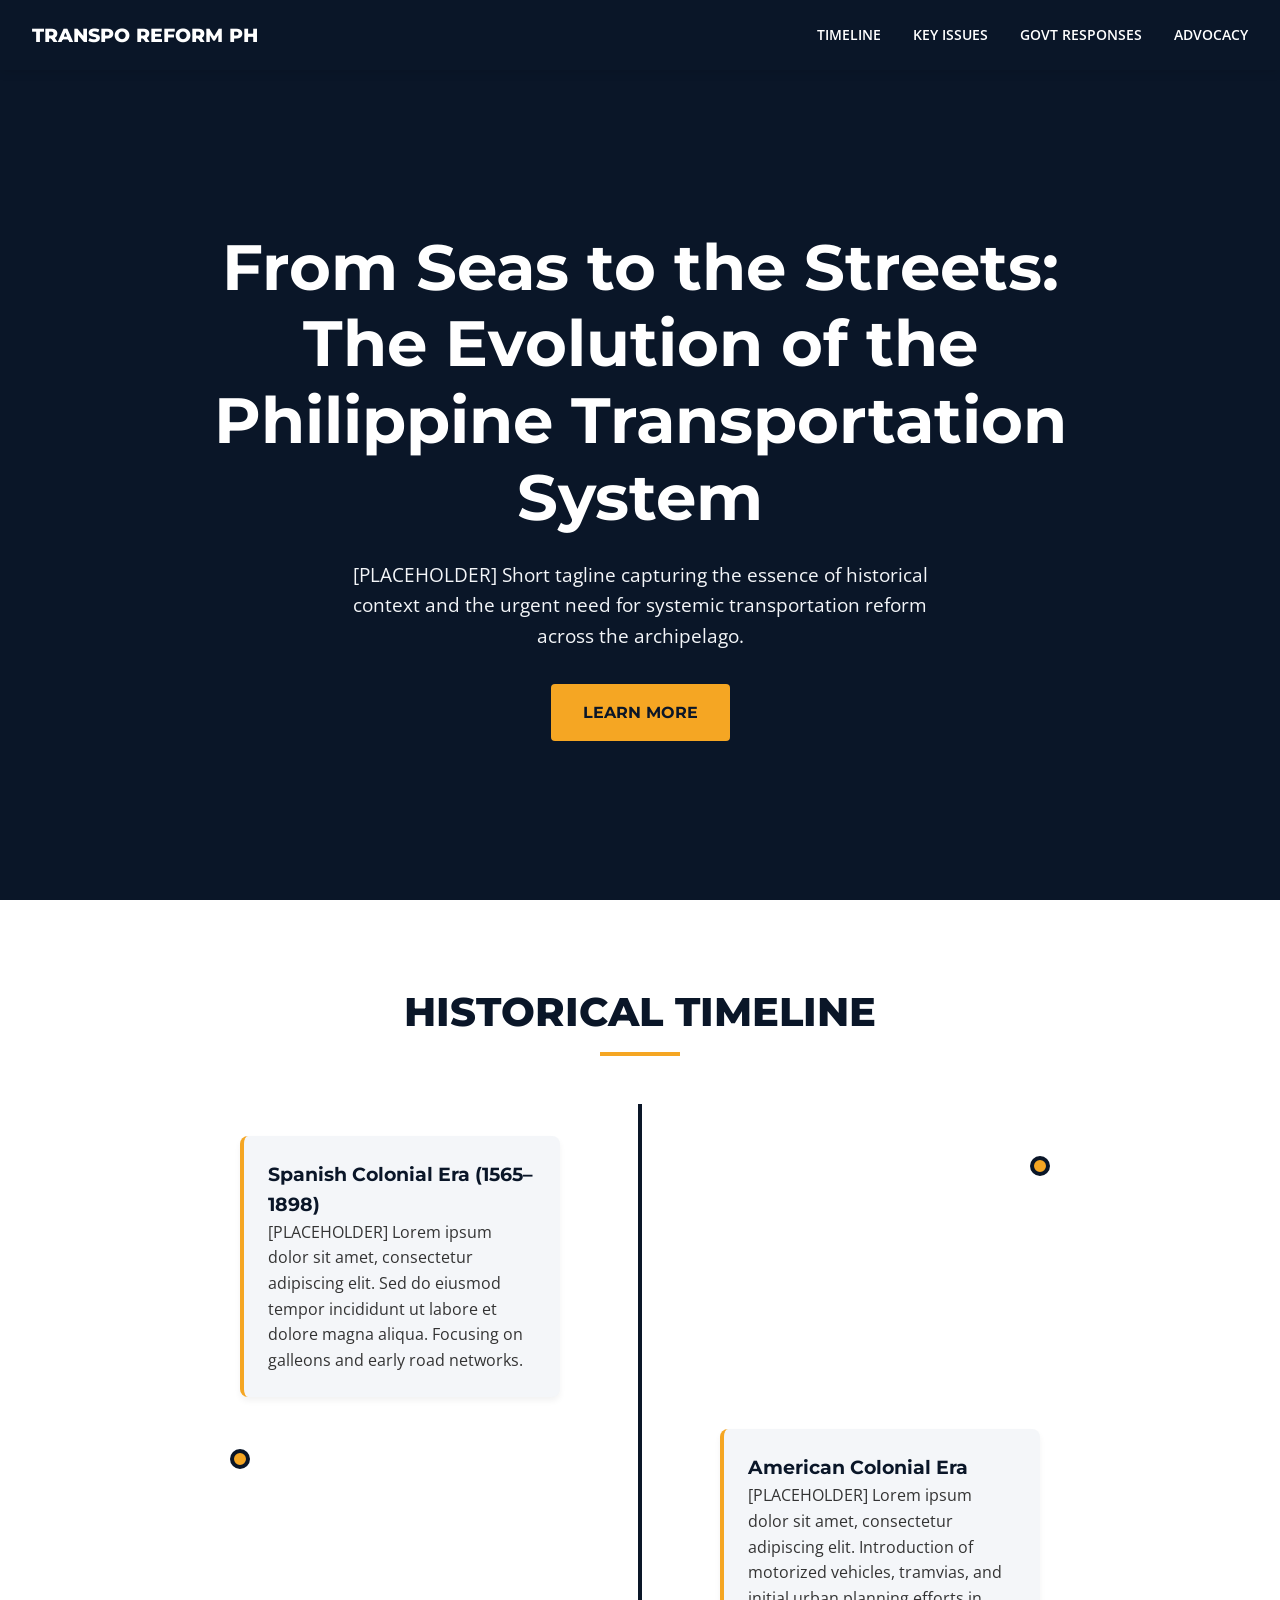
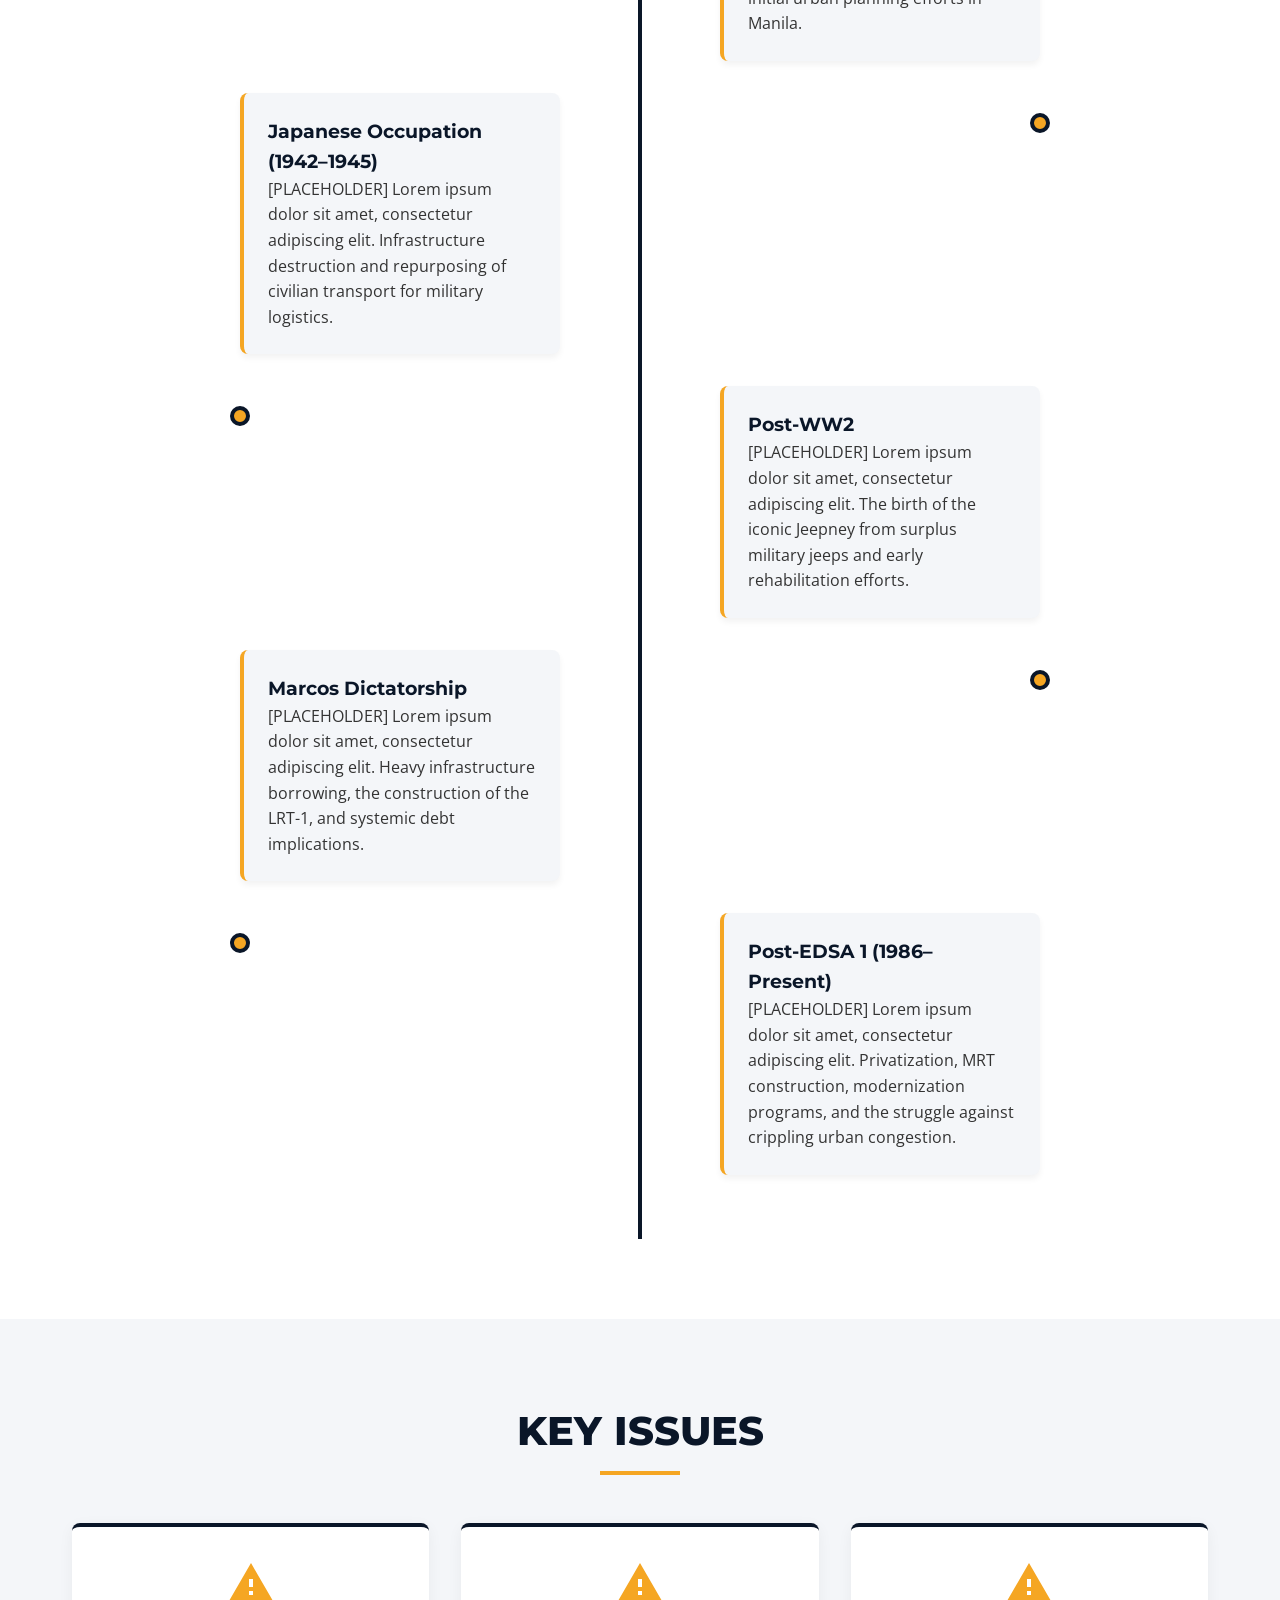
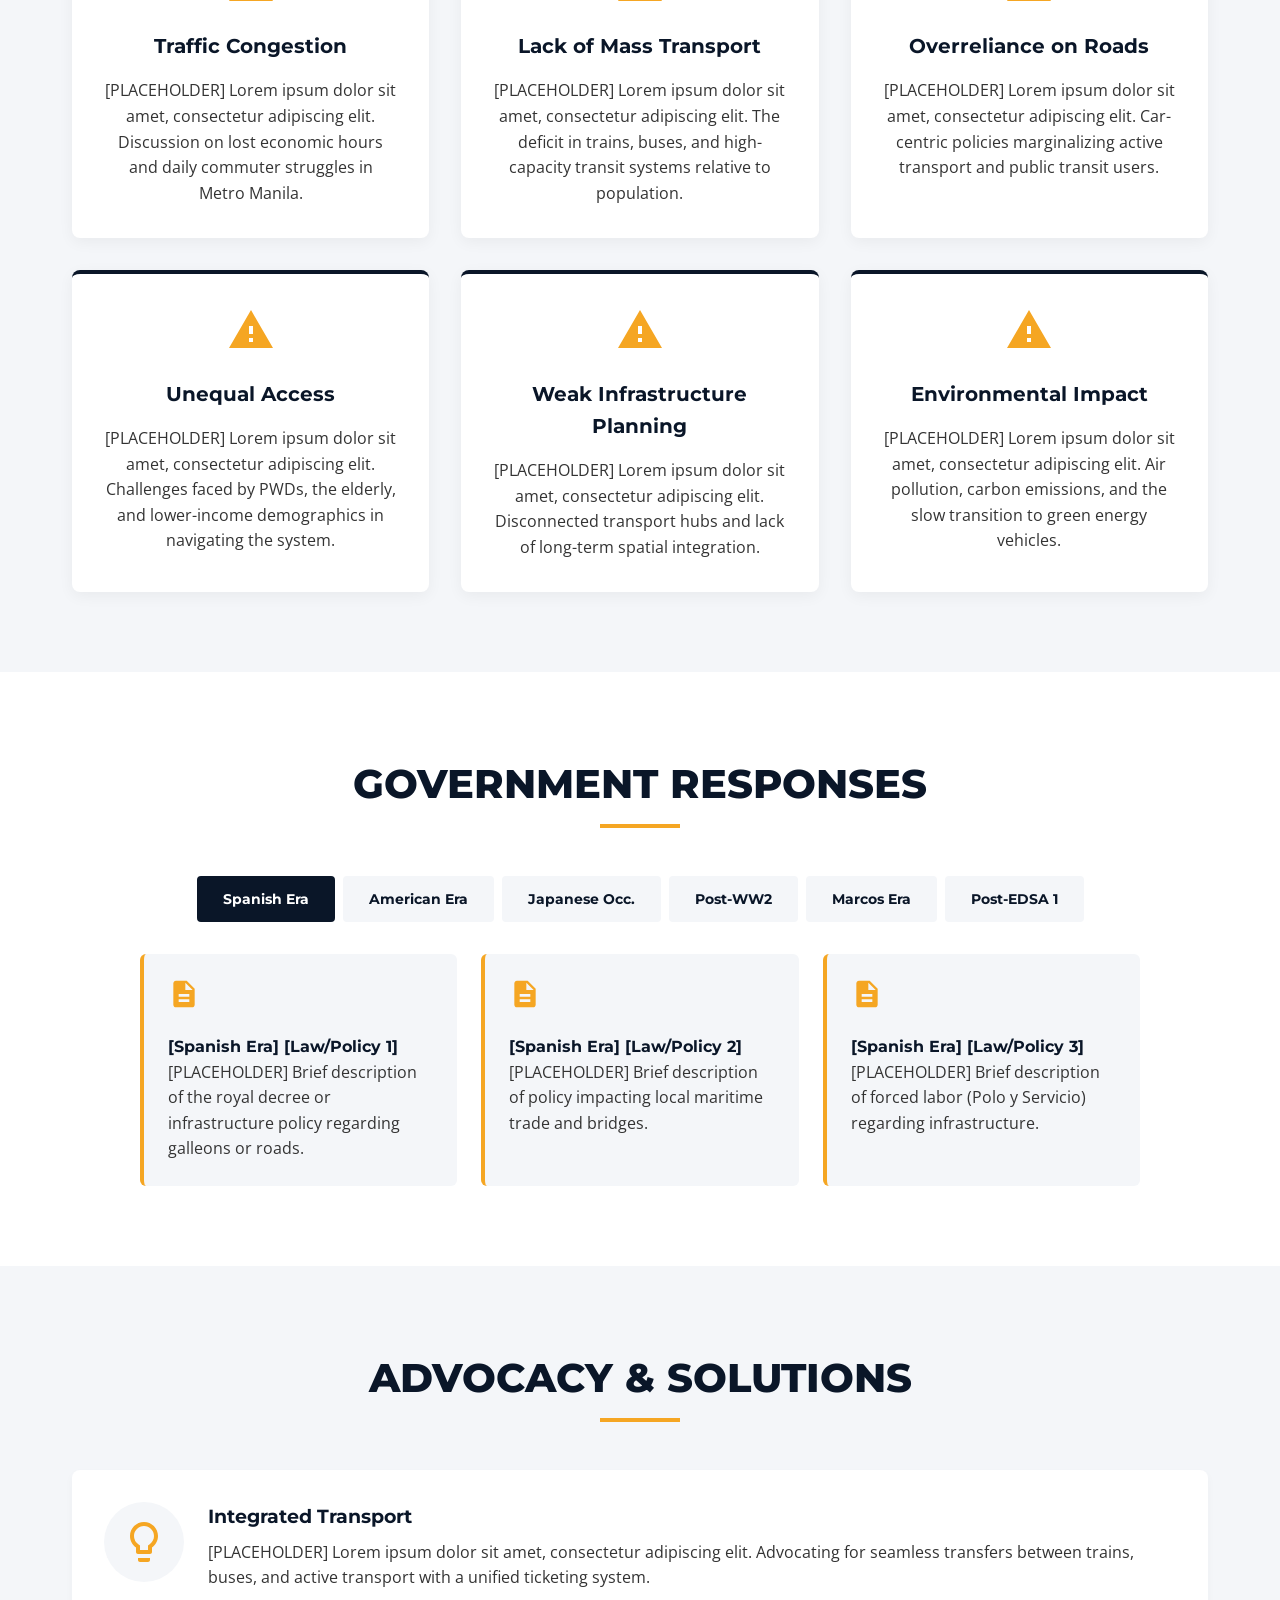
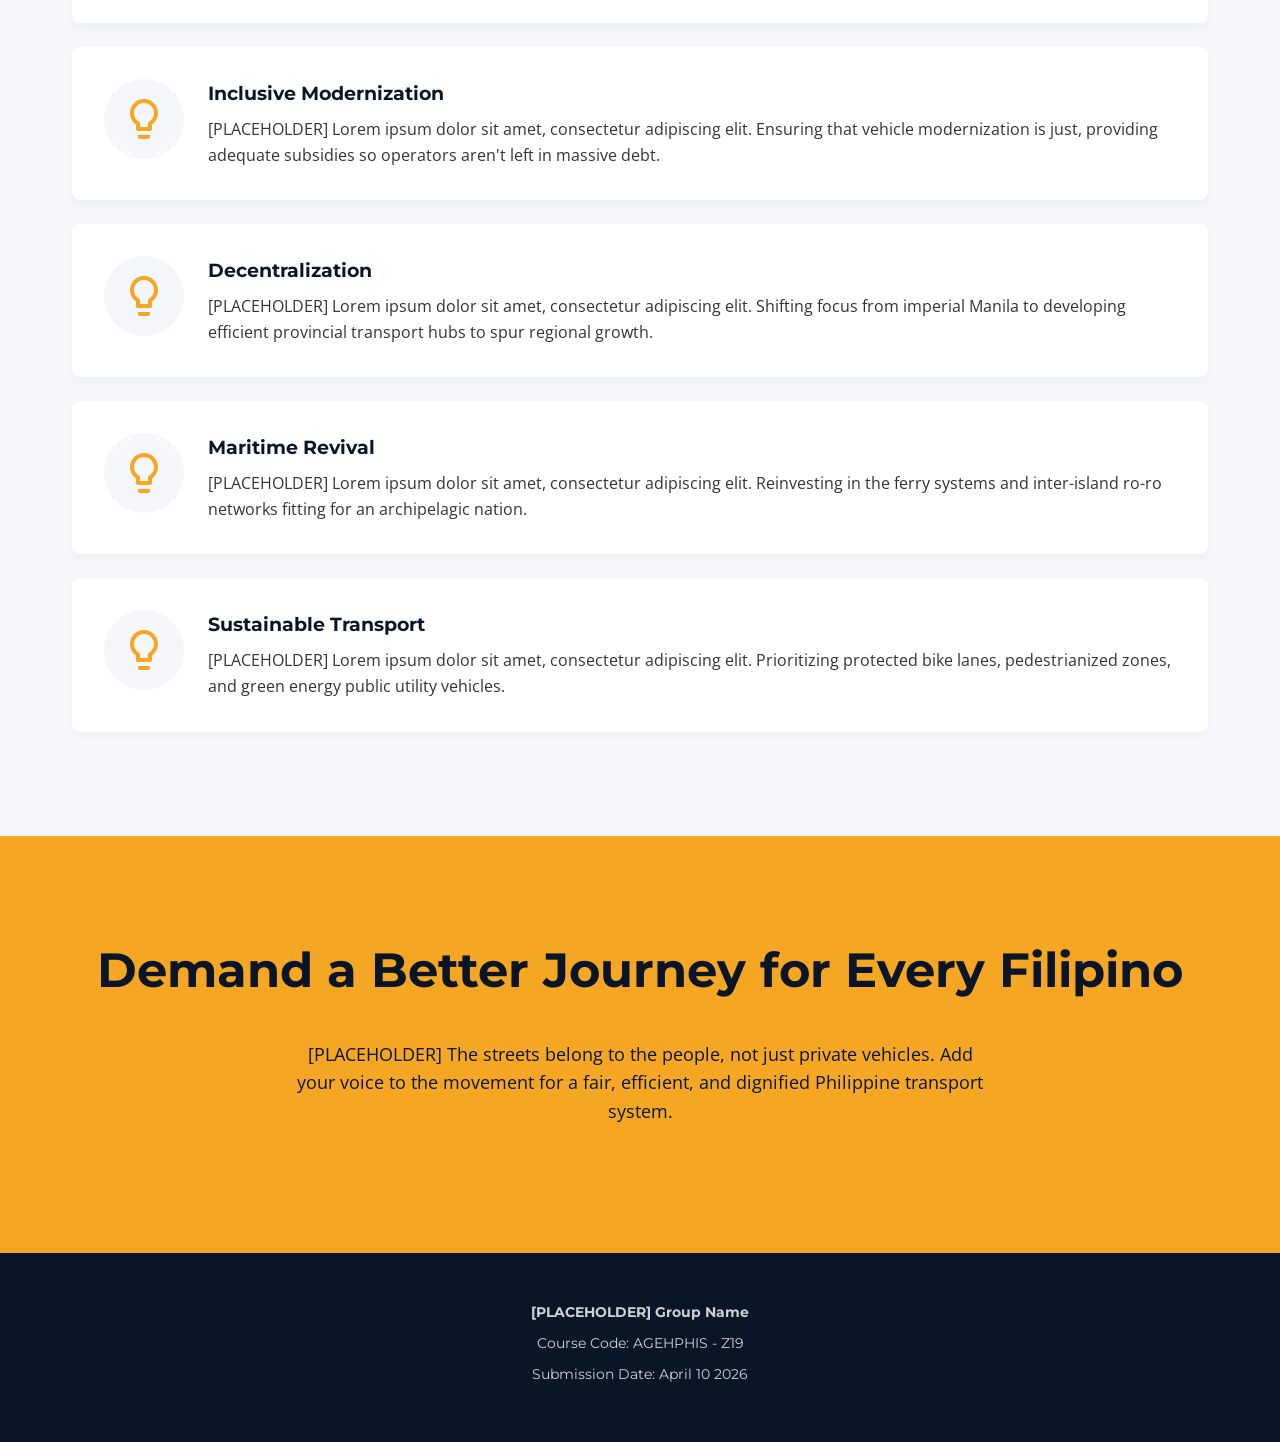
==== index.html @ c822395b "feat: initial webpages" ====
<!DOCTYPE html>
<html lang="en">
<head>
    <meta charset="UTF-8">
    <meta name="viewport" content="width=device-width, initial-scale=1.0">
    <title>From Seas to the Streets | Philippine Transportation Reform</title>
    <link rel="preconnect" href="https://fonts.googleapis.com">
    <link rel="preconnect" href="https://fonts.gstatic.com" crossorigin>
    <link href="https://fonts.googleapis.com/css2?family=Montserrat:wght@400;700;800&family=Open+Sans:wght@400;600&display=swap" rel="stylesheet">
    <link rel="stylesheet" href="style.css">
</head>
<body>

    <svg style="display: none;">
        <defs>
            <g id="icon-alert">
                <path d="M1 21h22L12 2 1 21zm12-3h-2v-2h2v2zm0-4h-2v-4h2v4z"/>
            </g>
            <g id="icon-solution">
                <path d="M9 21c0 .55.45 1 1 1h4c.55 0 1-.45 1-1v-1H9v1zm3-19C8.14 2 5 5.14 5 9c0 2.38 1.19 4.47 3 5.74V17c0 .55.45 1 1 1h6c.55 0 1-.45 1-1v-2.26c1.81-1.27 3-3.36 3-5.74 0-3.86-3.14-7-7-7zm2.85 11.1l-.85.6V16h-4v-2.3l-.85-.6A4.997 4.997 0 0 1 7 9c0-2.76 2.24-5 5-5s5 2.24 5 5c0 1.63-.8 3.16-2.15 4.1z"/>
            </g>
            <g id="icon-law">
                <path d="M14 2H6c-1.1 0-1.99.9-1.99 2L4 20c0 1.1.89 2 1.99 2H18c1.1 0 2-.9 2-2V8l-6-6zm2 16H8v-2h8v2zm0-4H8v-2h8v2zm-3-5V3.5L18.5 9H13z"/>
            </g>
        </defs>
    </svg>

    <nav>
        <div class="nav-logo">TRANSPO REFORM PH</div>
        <div class="menu-toggle" onclick="toggleMenu()">
            <span></span>
            <span></span>
            <span></span>
        </div>
        <ul class="nav-links">
            <li><a href="#timeline">Timeline</a></li>
            <li><a href="#issues">Key Issues</a></li>
            <li><a href="#responses">Govt Responses</a></li>
            <li><a href="#advocacy">Advocacy</a></li>
        </ul>
    </nav>

    <header id="hero">
        <h1 class="fade-in">From Seas to the Streets: The Evolution of the Philippine Transportation System</h1>
        <p class="fade-in">[PLACEHOLDER] Short tagline capturing the essence of historical context and the urgent need for systemic transportation reform across the archipelago.</p>
        <a href="#timeline" class="btn fade-in">Learn More</a>
    </header>

    <section id="timeline">
        <h2 class="section-title fade-in">Historical Timeline</h2>
        <div class="timeline-container">
            
            <div class="timeline-item fade-in">
                <div class="timeline-dot"></div>
                <div class="timeline-content">
                    <h3>Spanish Colonial Era (1565–1898)</h3>
                    <p>[PLACEHOLDER] Lorem ipsum dolor sit amet, consectetur adipiscing elit. Sed do eiusmod tempor incididunt ut labore et dolore magna aliqua. Focusing on galleons and early road networks.</p>
                </div>
            </div>

            <div class="timeline-item fade-in">
                <div class="timeline-dot"></div>
                <div class="timeline-content">
                    <h3>American Colonial Era</h3>
                    <p>[PLACEHOLDER] Lorem ipsum dolor sit amet, consectetur adipiscing elit. Introduction of motorized vehicles, tramvias, and initial urban planning efforts in Manila.</p>
                </div>
            </div>

            <div class="timeline-item fade-in">
                <div class="timeline-dot"></div>
                <div class="timeline-content">
                    <h3>Japanese Occupation (1942–1945)</h3>
                    <p>[PLACEHOLDER] Lorem ipsum dolor sit amet, consectetur adipiscing elit. Infrastructure destruction and repurposing of civilian transport for military logistics.</p>
                </div>
            </div>

            <div class="timeline-item fade-in">
                <div class="timeline-dot"></div>
                <div class="timeline-content">
                    <h3>Post-WW2</h3>
                    <p>[PLACEHOLDER] Lorem ipsum dolor sit amet, consectetur adipiscing elit. The birth of the iconic Jeepney from surplus military jeeps and early rehabilitation efforts.</p>
                </div>
            </div>

            <div class="timeline-item fade-in">
                <div class="timeline-dot"></div>
                <div class="timeline-content">
                    <h3>Marcos Dictatorship</h3>
                    <p>[PLACEHOLDER] Lorem ipsum dolor sit amet, consectetur adipiscing elit. Heavy infrastructure borrowing, the construction of the LRT-1, and systemic debt implications.</p>
                </div>
            </div>

            <div class="timeline-item fade-in">
                <div class="timeline-dot"></div>
                <div class="timeline-content">
                    <h3>Post-EDSA 1 (1986–Present)</h3>
                    <p>[PLACEHOLDER] Lorem ipsum dolor sit amet, consectetur adipiscing elit. Privatization, MRT construction, modernization programs, and the struggle against crippling urban congestion.</p>
                </div>
            </div>

        </div>
    </section>

    <section id="issues">
        <h2 class="section-title fade-in">Key Issues</h2>
        <div class="grid-cards">
            
            <div class="card fade-in">
                <svg class="icon" viewBox="0 0 24 24"><use href="#icon-alert"></use></svg>
                <h3>Traffic Congestion</h3>
                <p>[PLACEHOLDER] Lorem ipsum dolor sit amet, consectetur adipiscing elit. Discussion on lost economic hours and daily commuter struggles in Metro Manila.</p>
            </div>

            <div class="card fade-in">
                <svg class="icon" viewBox="0 0 24 24"><use href="#icon-alert"></use></svg>
                <h3>Lack of Mass Transport</h3>
                <p>[PLACEHOLDER] Lorem ipsum dolor sit amet, consectetur adipiscing elit. The deficit in trains, buses, and high-capacity transit systems relative to population.</p>
            </div>

            <div class="card fade-in">
                <svg class="icon" viewBox="0 0 24 24"><use href="#icon-alert"></use></svg>
                <h3>Overreliance on Roads</h3>
                <p>[PLACEHOLDER] Lorem ipsum dolor sit amet, consectetur adipiscing elit. Car-centric policies marginalizing active transport and public transit users.</p>
            </div>

            <div class="card fade-in">
                <svg class="icon" viewBox="0 0 24 24"><use href="#icon-alert"></use></svg>
                <h3>Unequal Access</h3>
                <p>[PLACEHOLDER] Lorem ipsum dolor sit amet, consectetur adipiscing elit. Challenges faced by PWDs, the elderly, and lower-income demographics in navigating the system.</p>
            </div>

            <div class="card fade-in">
                <svg class="icon" viewBox="0 0 24 24"><use href="#icon-alert"></use></svg>
                <h3>Weak Infrastructure Planning</h3>
                <p>[PLACEHOLDER] Lorem ipsum dolor sit amet, consectetur adipiscing elit. Disconnected transport hubs and lack of long-term spatial integration.</p>
            </div>

            <div class="card fade-in">
                <svg class="icon" viewBox="0 0 24 24"><use href="#icon-alert"></use></svg>
                <h3>Environmental Impact</h3>
                <p>[PLACEHOLDER] Lorem ipsum dolor sit amet, consectetur adipiscing elit. Air pollution, carbon emissions, and the slow transition to green energy vehicles.</p>
            </div>

        </div>
    </section>

    <section id="responses">
        <h2 class="section-title fade-in">Government Responses</h2>
        <div class="tabs-container fade-in">
            <div class="tabs-nav">
                <button class="tab-btn" onclick="openTab(event, 'tab-spanish')">Spanish Era</button>
                <button class="tab-btn" onclick="openTab(event, 'tab-american')">American Era</button>
                <button class="tab-btn" onclick="openTab(event, 'tab-japanese')">Japanese Occ.</button>
                <button class="tab-btn" onclick="openTab(event, 'tab-postww2')">Post-WW2</button>
                <button class="tab-btn" onclick="openTab(event, 'tab-marcos')">Marcos Era</button>
                <button class="tab-btn" onclick="openTab(event, 'tab-postedsa')">Post-EDSA 1</button>
            </div>

            <div id="tab-spanish" class="tab-content">
                <div class="policy-grid">
                    <div class="policy-card">
                        <svg class="icon" style="width:32px; height:32px;" viewBox="0 0 24 24"><use href="#icon-law"></use></svg>
                        <h4>[Spanish Era] [Law/Policy 1]</h4>
                        <p>[PLACEHOLDER] Brief description of the royal decree or infrastructure policy regarding galleons or roads.</p>
                    </div>
                    <div class="policy-card">
                        <svg class="icon" style="width:32px; height:32px;" viewBox="0 0 24 24"><use href="#icon-law"></use></svg>
                        <h4>[Spanish Era] [Law/Policy 2]</h4>
                        <p>[PLACEHOLDER] Brief description of policy impacting local maritime trade and bridges.</p>
                    </div>
                    <div class="policy-card">
                        <svg class="icon" style="width:32px; height:32px;" viewBox="0 0 24 24"><use href="#icon-law"></use></svg>
                        <h4>[Spanish Era] [Law/Policy 3]</h4>
                        <p>[PLACEHOLDER] Brief description of forced labor (Polo y Servicio) regarding infrastructure.</p>
                    </div>
                </div>
            </div>

            <div id="tab-american" class="tab-content">
                <div class="policy-grid">
                    <div class="policy-card">
                        <svg class="icon" style="width:32px; height:32px;" viewBox="0 0 24 24"><use href="#icon-law"></use></svg>
                        <h4>[American Era] [Law/Policy 1]</h4>
                        <p>[PLACEHOLDER] Burnham Plan implementation and urban road network expansion.</p>
                    </div>
                    <div class="policy-card">
                        <svg class="icon" style="width:32px; height:32px;" viewBox="0 0 24 24"><use href="#icon-law"></use></svg>
                        <h4>[American Era] [Law/Policy 2]</h4>
                        <p>[PLACEHOLDER] Establishment of early public works bureaus and regulations.</p>
                    </div>
                    <div class="policy-card">
                        <svg class="icon" style="width:32px; height:32px;" viewBox="0 0 24 24"><use href="#icon-law"></use></svg>
                        <h4>[American Era] [Law/Policy 3]</h4>
                        <p>[PLACEHOLDER] Franchising and regulation of early motorized transit systems.</p>
                    </div>
                </div>
            </div>

            <div id="tab-japanese" class="tab-content">
                <div class="policy-grid">
                    <div class="policy-card">
                        <svg class="icon" style="width:32px; height:32px;" viewBox="0 0 24 24"><use href="#icon-law"></use></svg>
                        <h4>[Japanese Occ.] [Law/Policy 1]</h4>
                        <p>[PLACEHOLDER] Military commandeering of civilian transportation assets.</p>
                    </div>
                    <div class="policy-card">
                        <svg class="icon" style="width:32px; height:32px;" viewBox="0 0 24 24"><use href="#icon-law"></use></svg>
                        <h4>[Japanese Occ.] [Law/Policy 2]</h4>
                        <p>[PLACEHOLDER] Curfews and strict regulation of civilian movement and transport.</p>
                    </div>
                    <div class="policy-card">
                        <svg class="icon" style="width:32px; height:32px;" viewBox="0 0 24 24"><use href="#icon-law"></use></svg>
                        <h4>[Japanese Occ.] [Law/Policy 3]</h4>
                        <p>[PLACEHOLDER] Rationing of fuel and resources affecting local mobility.</p>
                    </div>
                </div>
            </div>

            <div id="tab-postww2" class="tab-content">
                <div class="policy-grid">
                    <div class="policy-card">
                        <svg class="icon" style="width:32px; height:32px;" viewBox="0 0 24 24"><use href="#icon-law"></use></svg>
                        <h4>[Post-WW2] [Law/Policy 1]</h4>
                        <p>[PLACEHOLDER] Post-war rehabilitation acts and foreign aid for infrastructure.</p>
                    </div>
                    <div class="policy-card">
                        <svg class="icon" style="width:32px; height:32px;" viewBox="0 0 24 24"><use href="#icon-law"></use></svg>
                        <h4>[Post-WW2] [Law/Policy 2]</h4>
                        <p>[PLACEHOLDER] Formal recognition and franchising of Jeepneys as public utility vehicles.</p>
                    </div>
                    <div class="policy-card">
                        <svg class="icon" style="width:32px; height:32px;" viewBox="0 0 24 24"><use href="#icon-law"></use></svg>
                        <h4>[Post-WW2] [Law/Policy 3]</h4>
                        <p>[PLACEHOLDER] Establishment of early post-war transport regulatory boards.</p>
                    </div>
                </div>
            </div>

            <div id="tab-marcos" class="tab-content">
                <div class="policy-grid">
                    <div class="policy-card">
                        <svg class="icon" style="width:32px; height:32px;" viewBox="0 0 24 24"><use href="#icon-law"></use></svg>
                        <h4>[Marcos Era] [Law/Policy 1]</h4>
                        <p>[PLACEHOLDER] Creation of the Light Rail Transit Authority (LRTA).</p>
                    </div>
                    <div class="policy-card">
                        <svg class="icon" style="width:32px; height:32px;" viewBox="0 0 24 24"><use href="#icon-law"></use></svg>
                        <h4>[Marcos Era] [Law/Policy 2]</h4>
                        <p>[PLACEHOLDER] Major highway acts and debt-driven infrastructure spending.</p>
                    </div>
                    <div class="policy-card">
                        <svg class="icon" style="width:32px; height:32px;" viewBox="0 0 24 24"><use href="#icon-law"></use></svg>
                        <h4>[Marcos Era] [Law/Policy 3]</h4>
                        <p>[PLACEHOLDER] Consolidation of transport agencies under centralized ministries.</p>
                    </div>
                </div>
            </div>

            <div id="tab-postedsa" class="tab-content">
                <div class="policy-grid">
                    <div class="policy-card">
                        <svg class="icon" style="width:32px; height:32px;" viewBox="0 0 24 24"><use href="#icon-law"></use></svg>
                        <h4>[Post-EDSA 1] [Law/Policy 1]</h4>
                        <p>[PLACEHOLDER] Build-Operate-Transfer (BOT) Law for private sector participation.</p>
                    </div>
                    <div class="policy-card">
                        <svg class="icon" style="width:32px; height:32px;" viewBox="0 0 24 24"><use href="#icon-law"></use></svg>
                        <h4>[Post-EDSA 1] [Law/Policy 2]</h4>
                        <p>[PLACEHOLDER] Public Utility Vehicle Modernization Program (PUVMP) directives.</p>
                    </div>
                    <div class="policy-card">
                        <svg class="icon" style="width:32px; height:32px;" viewBox="0 0 24 24"><use href="#icon-law"></use></svg>
                        <h4>[Post-EDSA 1] [Law/Policy 3]</h4>
                        <p>[PLACEHOLDER] Creation of DOTr and various comprehensive mass transit masterplans.</p>
                    </div>
                </div>
            </div>

        </div>
    </section>

    <section id="advocacy" style="background-color: var(--light-grey);">
        <div class="container fade-in">
            <h2 class="section-title">Advocacy & Solutions</h2>
            
            <div class="feature-block fade-in">
                <div class="feature-block-icon">
                    <svg class="icon" style="margin:0;" viewBox="0 0 24 24"><use href="#icon-solution"></use></svg>
                </div>
                <div>
                    <h3>Integrated Transport</h3>
                    <p>[PLACEHOLDER] Lorem ipsum dolor sit amet, consectetur adipiscing elit. Advocating for seamless transfers between trains, buses, and active transport with a unified ticketing system.</p>
                </div>
            </div>

            <div class="feature-block fade-in">
                <div class="feature-block-icon">
                    <svg class="icon" style="margin:0;" viewBox="0 0 24 24"><use href="#icon-solution"></use></svg>
                </div>
                <div>
                    <h3>Inclusive Modernization</h3>
                    <p>[PLACEHOLDER] Lorem ipsum dolor sit amet, consectetur adipiscing elit. Ensuring that vehicle modernization is just, providing adequate subsidies so operators aren't left in massive debt.</p>
                </div>
            </div>

            <div class="feature-block fade-in">
                <div class="feature-block-icon">
                    <svg class="icon" style="margin:0;" viewBox="0 0 24 24"><use href="#icon-solution"></use></svg>
                </div>
                <div>
                    <h3>Decentralization</h3>
                    <p>[PLACEHOLDER] Lorem ipsum dolor sit amet, consectetur adipiscing elit. Shifting focus from imperial Manila to developing efficient provincial transport hubs to spur regional growth.</p>
                </div>
            </div>

            <div class="feature-block fade-in">
                <div class="feature-block-icon">
                    <svg class="icon" style="margin:0;" viewBox="0 0 24 24"><use href="#icon-solution"></use></svg>
                </div>
                <div>
                    <h3>Maritime Revival</h3>
                    <p>[PLACEHOLDER] Lorem ipsum dolor sit amet, consectetur adipiscing elit. Reinvesting in the ferry systems and inter-island ro-ro networks fitting for an archipelagic nation.</p>
                </div>
            </div>

            <div class="feature-block fade-in">
                <div class="feature-block-icon">
                    <svg class="icon" style="margin:0;" viewBox="0 0 24 24"><use href="#icon-solution"></use></svg>
                </div>
                <div>
                    <h3>Sustainable Transport</h3>
                    <p>[PLACEHOLDER] Lorem ipsum dolor sit amet, consectetur adipiscing elit. Prioritizing protected bike lanes, pedestrianized zones, and green energy public utility vehicles.</p>
                </div>
            </div>

        </div>
    </section>

    <section id="cta">
        <h2 class="fade-in">Demand a Better Journey for Every Filipino</h2>
        <p class="fade-in" style="margin-bottom: 2rem; max-width: 700px; margin-left: auto; margin-right: auto; font-size: 1.1rem;">
            [PLACEHOLDER] The streets belong to the people, not just private vehicles. Add your voice to the movement for a fair, efficient, and dignified Philippine transport system.
        </p>
    </section>

    <footer>
        <p><strong>[PLACEHOLDER] Group Name</strong></p>
        <p>Course Code: AGEHPHIS - Z19</p>
        <p>Submission Date: April 10 2026</p>
    </footer>

    <script src="script.js"></script>
</body>
</html>
---- style.css ----
:root {
    --navy: #0A1628;
    --gold: #F5A623;
    --white: #FFFFFF;
    --light-grey: #F4F6F9;
    --nav-height: 70px;
}

* {
    margin: 0;
    padding: 0;
    box-sizing: border-box;
}

html {
    scroll-behavior: smooth;
    scroll-padding-top: var(--nav-height);
}

body {
    font-family: 'Open Sans', sans-serif;
    background-color: var(--light-grey);
    color: #333333;
    line-height: 1.6;
}

h1, h2, h3, h4, .nav-logo {
    font-family: 'Montserrat', sans-serif;
    color: var(--navy);
}

a {
    text-decoration: none;
    color: inherit;
}

section {
    padding: 5rem 2rem;
    max-width: 1200px;
    margin: 0 auto;
}

/* Utility Classes */
.fade-in {
    opacity: 0;
    transform: translateY(30px);
    transition: opacity 0.8s ease-out, transform 0.8s ease-out;
}

.fade-in.visible {
    opacity: 1;
    transform: translateY(0);
}

.section-title {
    text-align: center;
    font-size: 2.5rem;
    margin-bottom: 3rem;
    text-transform: uppercase;
    font-weight: 800;
    position: relative;
}

.section-title::after {
    content: '';
    display: block;
    width: 80px;
    height: 4px;
    background-color: var(--gold);
    margin: 0.5rem auto 0;
}

.btn {
    display: inline-block;
    background-color: var(--gold);
    color: var(--navy);
    padding: 1rem 2rem;
    font-family: 'Montserrat', sans-serif;
    font-weight: 700;
    border-radius: 4px;
    text-transform: uppercase;
    transition: background-color 0.3s ease, transform 0.3s ease;
    border: none;
    cursor: pointer;
}

.btn:hover {
    background-color: #e09612;
    transform: translateY(-2px);
}

.icon {
    width: 48px;
    height: 48px;
    fill: var(--gold);
    margin-bottom: 1rem;
}

/* 2. Navigation */
nav {
    position: sticky;
    top: 0;
    width: 100%;
    height: var(--nav-height);
    background-color: var(--navy);
    color: var(--white);
    display: flex;
    justify-content: space-between;
    align-items: center;
    padding: 0 2rem;
    z-index: 1000;
    box-shadow: 0 2px 10px rgba(0,0,0,0.1);
}

.nav-logo {
    color: var(--white);
    font-weight: 800;
    font-size: 1.2rem;
}

.nav-links {
    display: flex;
    gap: 2rem;
    list-style: none;
}

.nav-links a {
    font-weight: 600;
    font-size: 0.9rem;
    text-transform: uppercase;
    transition: color 0.3s ease;
}

.nav-links a:hover {
    color: var(--gold);
}

/* Hamburger Menu (Mobile) */
.menu-toggle {
    display: none;
    cursor: pointer;
    flex-direction: column;
    gap: 5px;
}

.menu-toggle span {
    display: block;
    width: 25px;
    height: 3px;
    background: var(--white);
}

/* 1. Hero / Landing */
#hero {
    max-width: 100%;
    height: calc(100vh - var(--nav-height));
    background-color: var(--navy);
    color: var(--white);
    display: flex;
    flex-direction: column;
    justify-content: center;
    align-items: center;
    text-align: center;
    padding: 0 2rem;
    position: relative;
    overflow: hidden;
}

#hero h1 {
    color: var(--white);
    font-size: clamp(2.5rem, 5vw, 4.5rem);
    max-width: 900px;
    margin-bottom: 1.5rem;
    line-height: 1.2;
}

#hero p {
    font-size: 1.2rem;
    max-width: 600px;
    margin-bottom: 2rem;
    color: var(--light-grey);
}

/* 3. Historical Timeline */
#timeline {
    background-color: var(--white);
    max-width: 100%;
}

.timeline-container {
    max-width: 800px;
    margin: 0 auto;
    position: relative;
    padding: 2rem 0;
}

.timeline-container::before {
    content: '';
    position: absolute;
    top: 0;
    bottom: 0;
    left: 50%;
    width: 4px;
    background-color: var(--navy);
    transform: translateX(-50%);
}

.timeline-item {
    display: flex;
    justify-content: flex-end;
    padding-right: 50%;
    position: relative;
    margin-bottom: 2rem;
    width: 100%;
}

.timeline-item:nth-child(even) {
    justify-content: flex-start;
    padding-right: 0;
    padding-left: 50%;
}

.timeline-content {
    background-color: var(--light-grey);
    padding: 1.5rem;
    border-radius: 8px;
    width: 80%;
    box-shadow: 0 4px 6px rgba(0,0,0,0.05);
    position: relative;
    border-left: 4px solid var(--gold);
}

.timeline-item:nth-child(even) .timeline-content {
    margin-left: auto;
}

.timeline-item:nth-child(odd) .timeline-content {
    margin-right: auto;
}

.timeline-dot {
    position: absolute;
    top: 20px;
    right: -10px;
    width: 20px;
    height: 20px;
    background-color: var(--gold);
    border: 4px solid var(--navy);
    border-radius: 50%;
    z-index: 1;
}

.timeline-item:nth-child(even) .timeline-dot {
    left: -10px;
    right: auto;
}

/* 4. Key Issues */
.grid-cards {
    display: grid;
    grid-template-columns: repeat(auto-fit, minmax(300px, 1fr));
    gap: 2rem;
}

.card {
    background-color: var(--white);
    padding: 2rem;
    border-radius: 8px;
    box-shadow: 0 4px 15px rgba(0,0,0,0.05);
    border-top: 4px solid var(--navy);
    text-align: center;
    transition: transform 0.3s ease;
}

.card:hover {
    transform: translateY(-5px);
}

.card h3 {
    margin-bottom: 1rem;
    font-size: 1.25rem;
}

/* 5. Government Responses */
#responses {
    background-color: var(--white);
    max-width: 100%;
}

.tabs-container {
    max-width: 1000px;
    margin: 0 auto;
}

.tabs-nav {
    display: flex;
    flex-wrap: wrap;
    justify-content: center;
    gap: 0.5rem;
    margin-bottom: 2rem;
}

.tab-btn {
    background-color: var(--light-grey);
    color: var(--navy);
    border: 2px solid transparent;
    padding: 0.75rem 1.5rem;
    font-family: 'Montserrat', sans-serif;
    font-weight: 700;
    font-size: 0.9rem;
    cursor: pointer;
    border-radius: 4px;
    transition: all 0.3s ease;
}

.tab-btn.active, .tab-btn:hover {
    background-color: var(--navy);
    color: var(--white);
    border-color: var(--navy);
}

.tab-content {
    display: none;
    animation: fadeInTab 0.5s ease;
}

@keyframes fadeInTab {
    from { opacity: 0; transform: translateY(10px); }
    to { opacity: 1; transform: translateY(0); }
}

.policy-grid {
    display: grid;
    grid-template-columns: repeat(auto-fit, minmax(280px, 1fr));
    gap: 1.5rem;
}

.policy-card {
    background-color: var(--light-grey);
    padding: 1.5rem;
    border-radius: 6px;
    border-left: 4px solid var(--gold);
}

/* 6. Advocacy & Solutions */
.feature-block {
    display: flex;
    align-items: flex-start;
    gap: 1.5rem;
    background-color: var(--white);
    padding: 2rem;
    border-radius: 8px;
    margin-bottom: 1.5rem;
    box-shadow: 0 4px 10px rgba(0,0,0,0.03);
}

.feature-block-icon {
    flex-shrink: 0;
    background-color: var(--light-grey);
    width: 80px;
    height: 80px;
    border-radius: 50%;
    display: flex;
    justify-content: center;
    align-items: center;
}

.feature-block h3 {
    margin-bottom: 0.5rem;
}

/* 7. Call to Action */
#cta {
    background-color: var(--gold);
    max-width: 100%;
    text-align: center;
    padding: 6rem 2rem;
    color: var(--navy);
}

#cta h2 {
    color: var(--navy);
    margin-bottom: 2rem;
    font-size: clamp(2rem, 4vw, 3rem);
}

#cta .section-title::after {
    background-color: var(--navy);
}

#cta .btn {
    background-color: var(--navy);
    color: var(--white);
}

#cta .btn:hover {
    background-color: #050b14;
}

/* 8. Footer */
footer {
    background-color: var(--navy);
    color: var(--white);
    text-align: center;
    padding: 3rem 2rem;
    font-family: 'Montserrat', sans-serif;
    font-size: 0.9rem;
}

footer p {
    margin-bottom: 0.5rem;
    opacity: 0.8;
}

/* Responsive Design */
@media (max-width: 768px) {
    .menu-toggle {
        display: flex;
    }
    
    .nav-links {
        display: none;
        position: absolute;
        top: var(--nav-height);
        left: 0;
        width: 100%;
        background-color: var(--navy);
        flex-direction: column;
        text-align: center;
        padding: 1rem 0;
        box-shadow: 0 4px 6px rgba(0,0,0,0.1);
    }
    
    .nav-links.active {
        display: flex;
    }

    .timeline-container::before {
        left: 30px;
    }

    .timeline-item, .timeline-item:nth-child(even) {
        justify-content: flex-start;
        padding-left: 60px;
        padding-right: 0;
    }

    .timeline-content, .timeline-item:nth-child(even) .timeline-content {
        width: 100%;
        margin: 0;
    }

    .timeline-dot, .timeline-item:nth-child(even) .timeline-dot {
        left: 20px;
        right: auto;
    }

    .feature-block {
        flex-direction: column;
        text-align: center;
        align-items: center;
    }
}
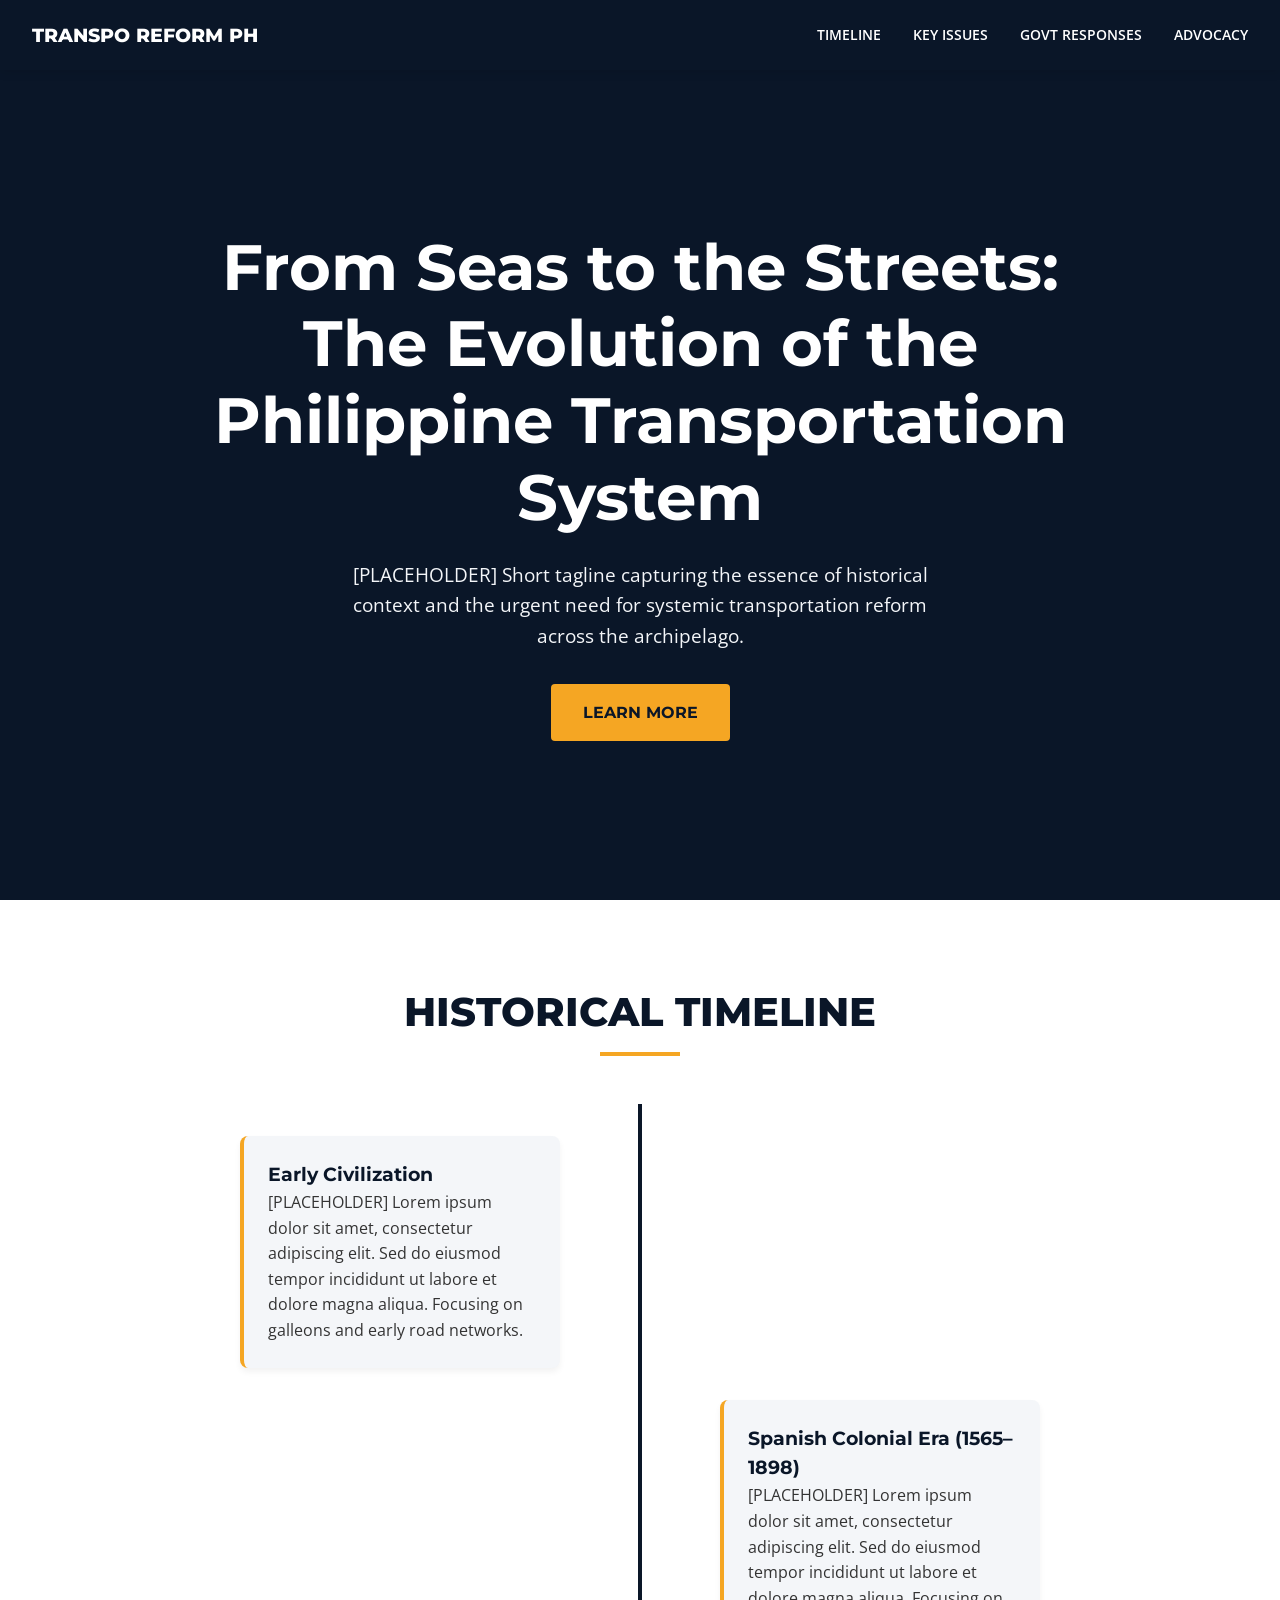
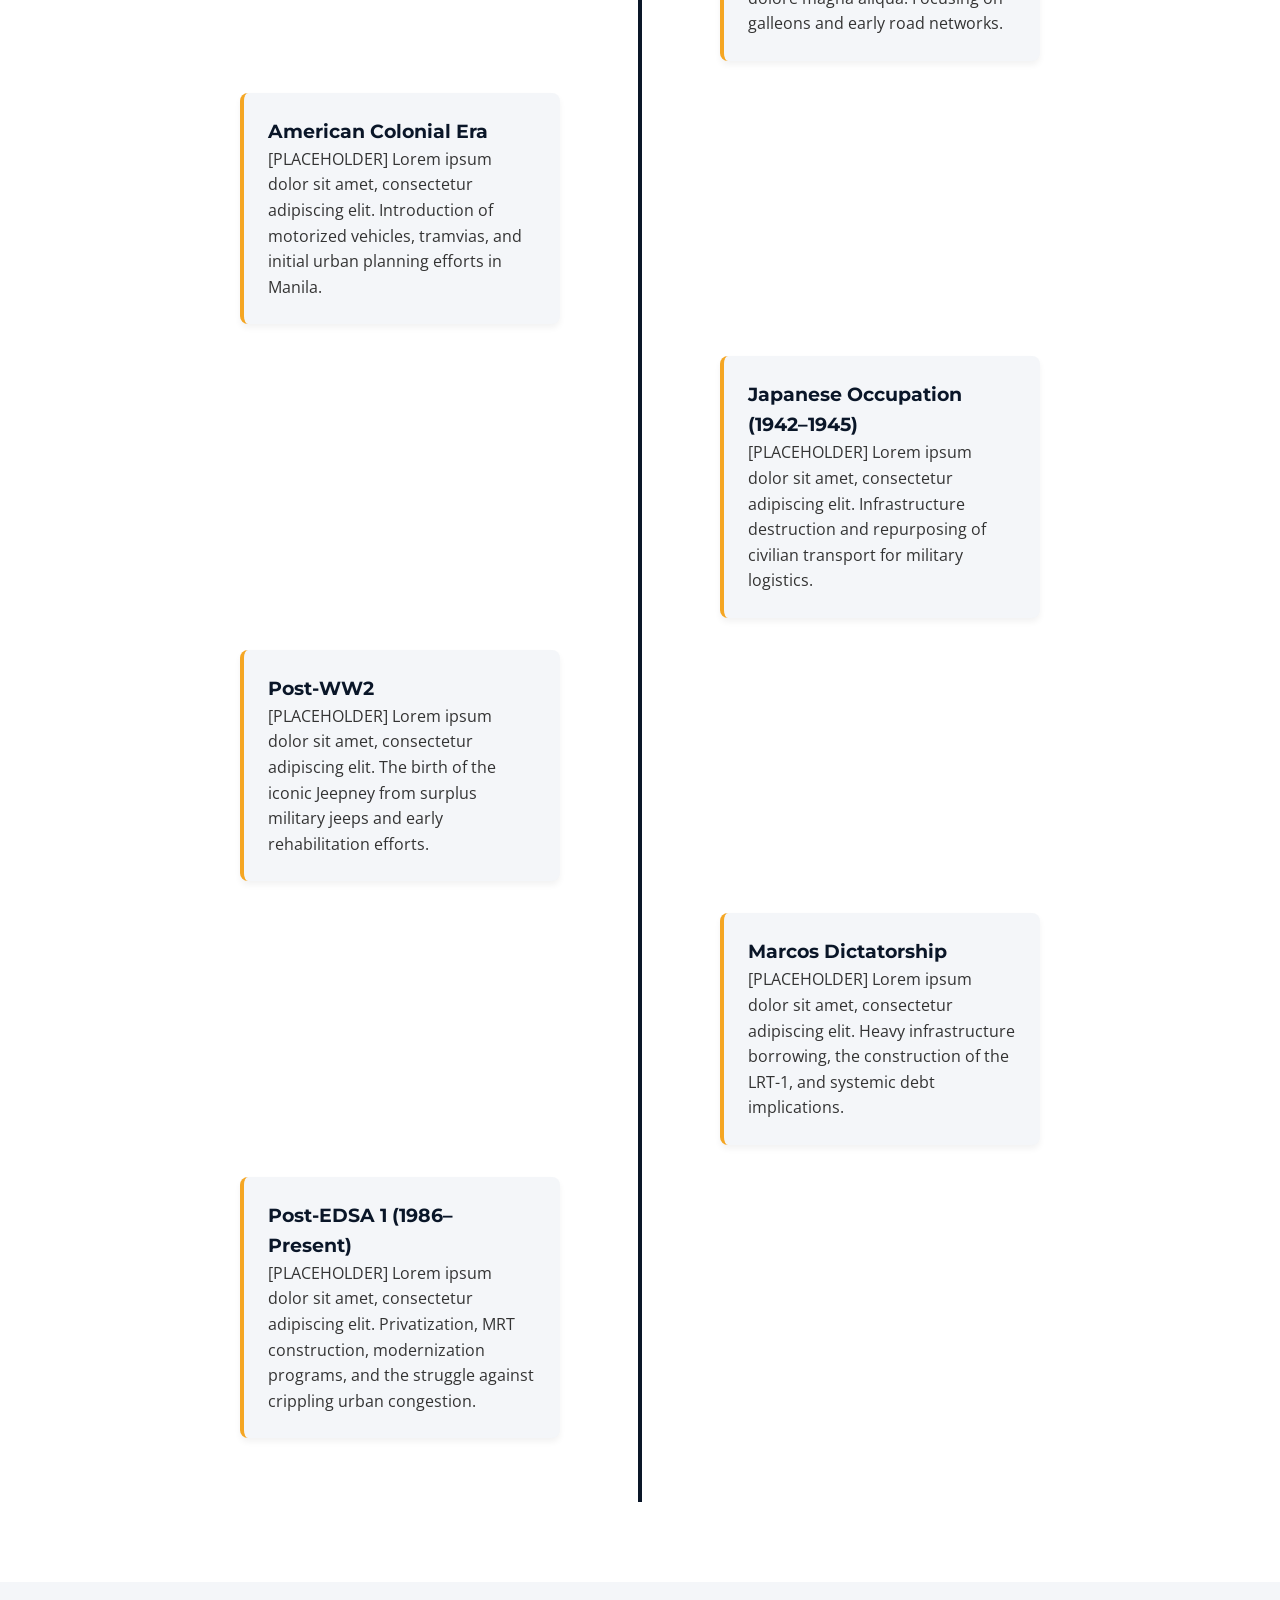
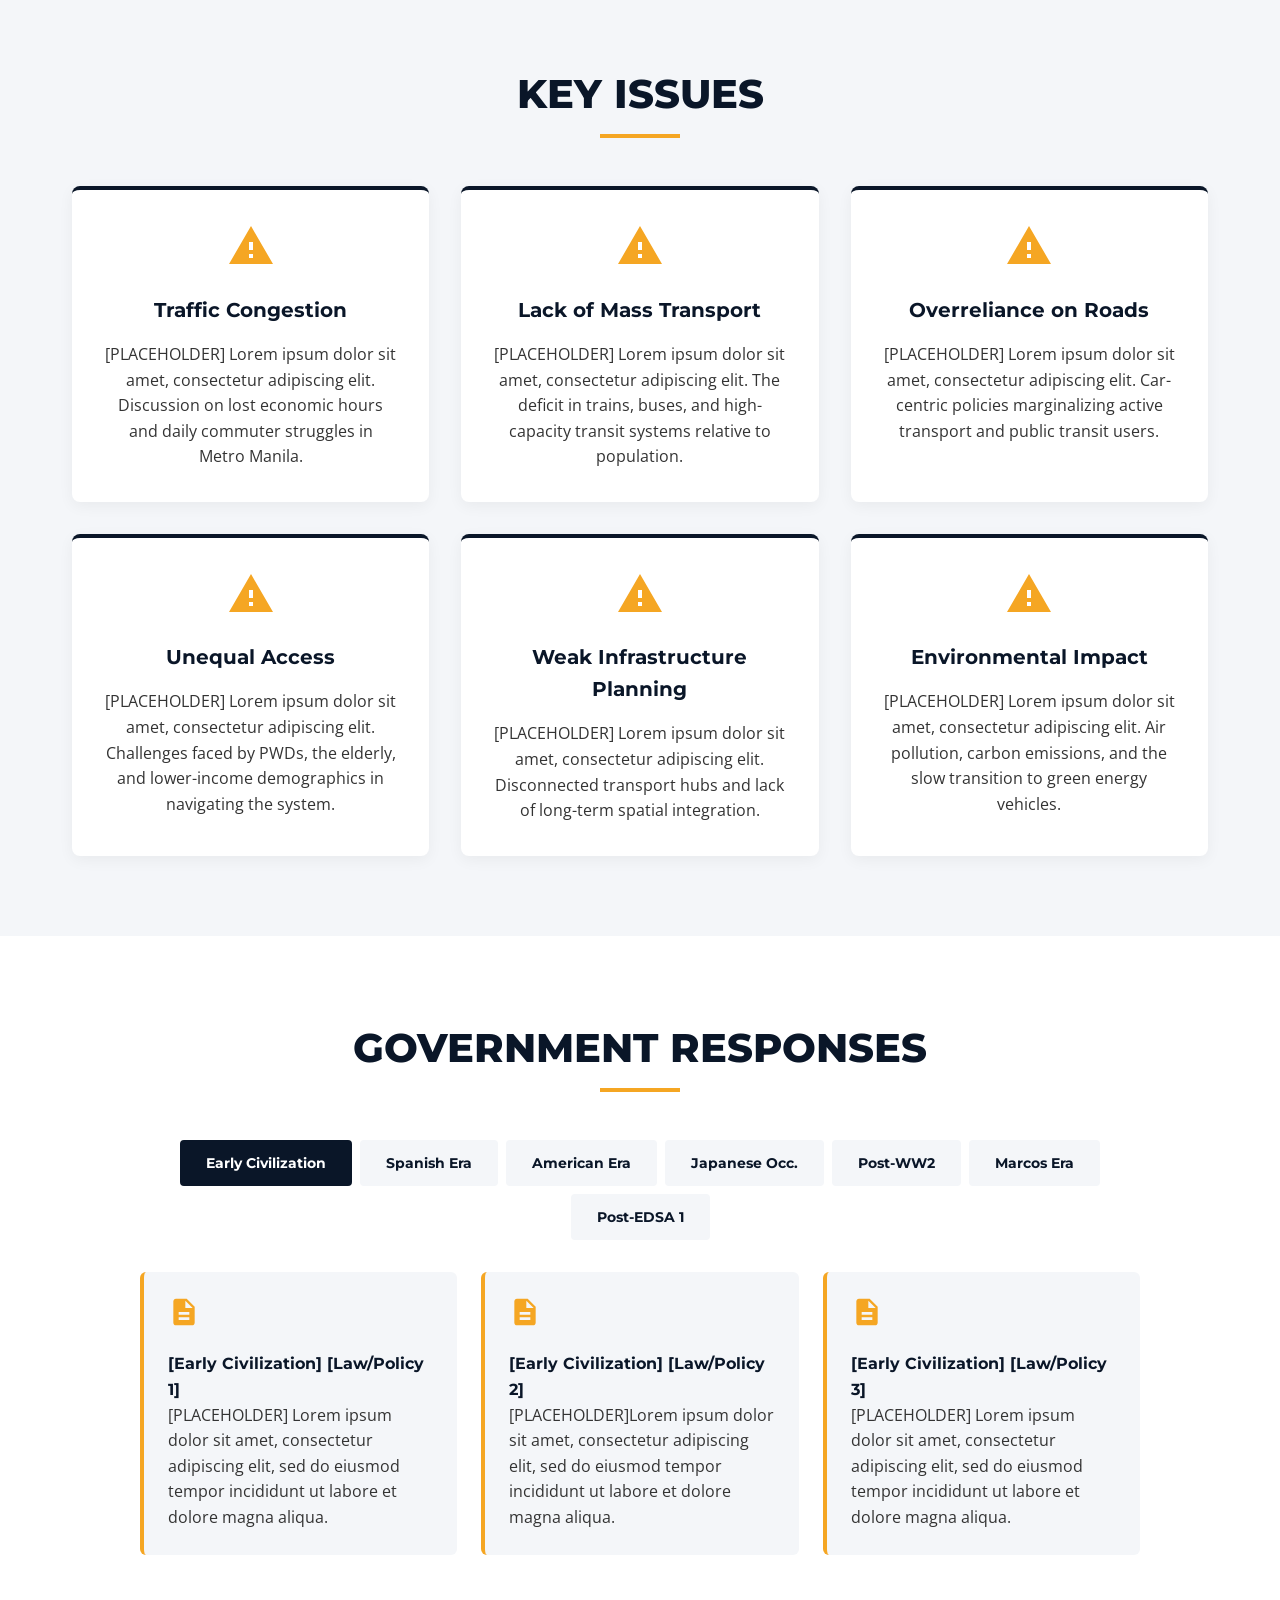
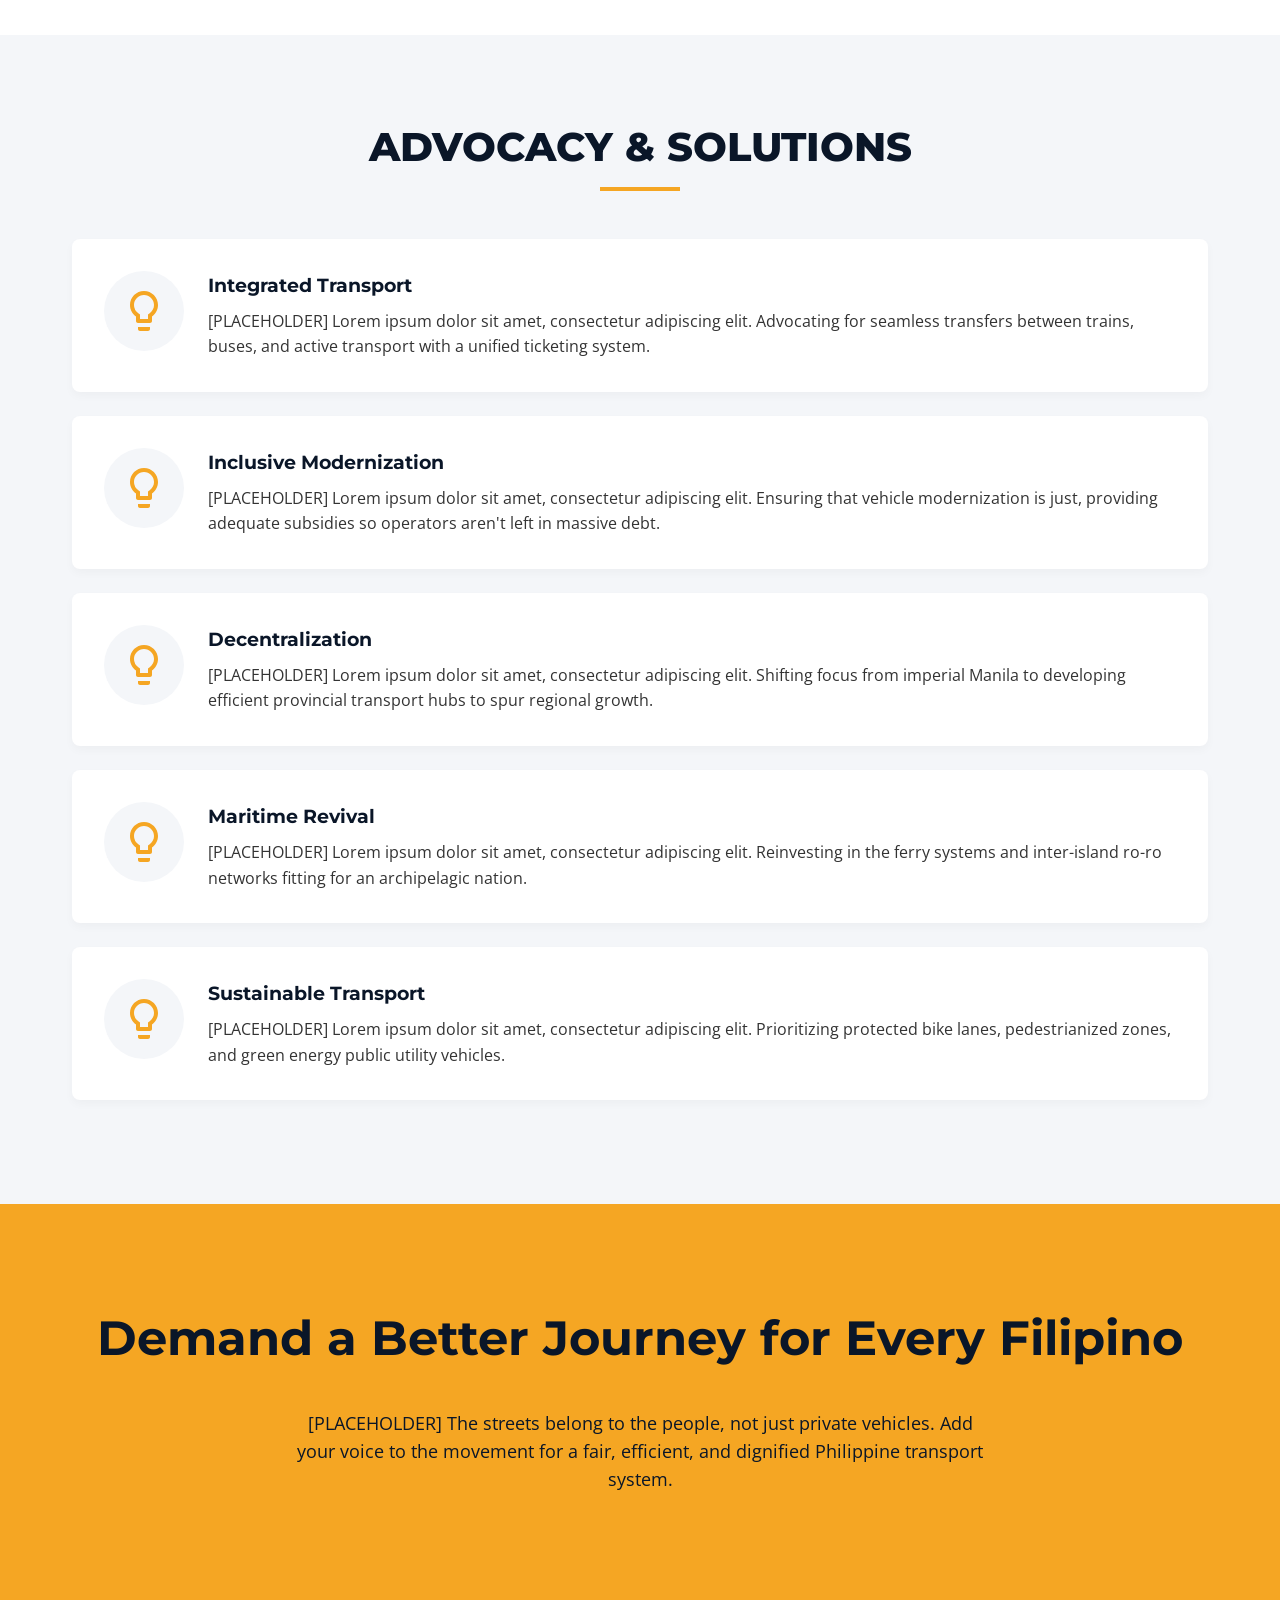
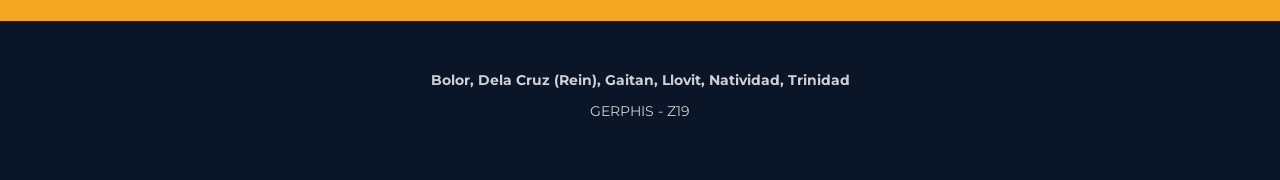
==== commit 8d3837bc: "feat: added early civilization chore: updated footer" ====
--- a/index.html
+++ b/index.html
@@ -49,9 +49,17 @@
     <section id="timeline">
         <h2 class="section-title fade-in">Historical Timeline</h2>
         <div class="timeline-container">
+
+            <div class="timeline-item fade-in">
+                <!-- <div class="timeline-dot"></div> -->
+                <div class="timeline-content">
+                    <h3>Early Civilization</h3>
+                    <p>[PLACEHOLDER] Lorem ipsum dolor sit amet, consectetur adipiscing elit. Sed do eiusmod tempor incididunt ut labore et dolore magna aliqua. Focusing on galleons and early road networks.</p>
+                </div>
+            </div>
             
             <div class="timeline-item fade-in">
-                <div class="timeline-dot"></div>
+                <!-- <div class="timeline-dot"></div> -->
                 <div class="timeline-content">
                     <h3>Spanish Colonial Era (1565–1898)</h3>
                     <p>[PLACEHOLDER] Lorem ipsum dolor sit amet, consectetur adipiscing elit. Sed do eiusmod tempor incididunt ut labore et dolore magna aliqua. Focusing on galleons and early road networks.</p>
@@ -59,7 +67,7 @@
             </div>
 
             <div class="timeline-item fade-in">
-                <div class="timeline-dot"></div>
+                <!-- <div class="timeline-dot"></div> -->
                 <div class="timeline-content">
                     <h3>American Colonial Era</h3>
                     <p>[PLACEHOLDER] Lorem ipsum dolor sit amet, consectetur adipiscing elit. Introduction of motorized vehicles, tramvias, and initial urban planning efforts in Manila.</p>
@@ -67,7 +75,7 @@
             </div>
 
             <div class="timeline-item fade-in">
-                <div class="timeline-dot"></div>
+                <!-- <div class="timeline-dot"></div> -->
                 <div class="timeline-content">
                     <h3>Japanese Occupation (1942–1945)</h3>
                     <p>[PLACEHOLDER] Lorem ipsum dolor sit amet, consectetur adipiscing elit. Infrastructure destruction and repurposing of civilian transport for military logistics.</p>
@@ -75,7 +83,7 @@
             </div>
 
             <div class="timeline-item fade-in">
-                <div class="timeline-dot"></div>
+                <!-- <div class="timeline-dot"></div> -->
                 <div class="timeline-content">
                     <h3>Post-WW2</h3>
                     <p>[PLACEHOLDER] Lorem ipsum dolor sit amet, consectetur adipiscing elit. The birth of the iconic Jeepney from surplus military jeeps and early rehabilitation efforts.</p>
@@ -83,7 +91,7 @@
             </div>
 
             <div class="timeline-item fade-in">
-                <div class="timeline-dot"></div>
+                <!-- <div class="timeline-dot"></div> -->
                 <div class="timeline-content">
                     <h3>Marcos Dictatorship</h3>
                     <p>[PLACEHOLDER] Lorem ipsum dolor sit amet, consectetur adipiscing elit. Heavy infrastructure borrowing, the construction of the LRT-1, and systemic debt implications.</p>
@@ -91,7 +99,7 @@
             </div>
 
             <div class="timeline-item fade-in">
-                <div class="timeline-dot"></div>
+                <!-- <div class="timeline-dot"></div> -->
                 <div class="timeline-content">
                     <h3>Post-EDSA 1 (1986–Present)</h3>
                     <p>[PLACEHOLDER] Lorem ipsum dolor sit amet, consectetur adipiscing elit. Privatization, MRT construction, modernization programs, and the struggle against crippling urban congestion.</p>
@@ -148,6 +156,7 @@
         <h2 class="section-title fade-in">Government Responses</h2>
         <div class="tabs-container fade-in">
             <div class="tabs-nav">
+                <button class="tab-btn" onclick="openTab(event, 'tab-early')">Early Civilization</button>
                 <button class="tab-btn" onclick="openTab(event, 'tab-spanish')">Spanish Era</button>
                 <button class="tab-btn" onclick="openTab(event, 'tab-american')">American Era</button>
                 <button class="tab-btn" onclick="openTab(event, 'tab-japanese')">Japanese Occ.</button>
@@ -156,6 +165,26 @@
                 <button class="tab-btn" onclick="openTab(event, 'tab-postedsa')">Post-EDSA 1</button>
             </div>
 
+            <div id="tab-early" class="tab-content">
+                <div class="policy-grid">
+                    <div class="policy-card">
+                        <svg class="icon" style="width:32px; height:32px;" viewBox="0 0 24 24"><use href="#icon-law"></use></svg>
+                        <h4>[Early Civilization] [Law/Policy 1]</h4>
+                        <p>[PLACEHOLDER] Lorem ipsum dolor sit amet, consectetur adipiscing elit, sed do eiusmod tempor incididunt ut labore et dolore magna aliqua.  </p>
+                    </div>
+                    <div class="policy-card">
+                        <svg class="icon" style="width:32px; height:32px;" viewBox="0 0 24 24"><use href="#icon-law"></use></svg>
+                        <h4>[Early Civilization] [Law/Policy 2]</h4>
+                        <p>[PLACEHOLDER]Lorem ipsum dolor sit amet, consectetur adipiscing elit, sed do eiusmod tempor incididunt ut labore et dolore magna aliqua.</p>
+                    </div>
+                    <div class="policy-card">
+                        <svg class="icon" style="width:32px; height:32px;" viewBox="0 0 24 24"><use href="#icon-law"></use></svg>
+                        <h4>[Early Civilization] [Law/Policy 3]</h4>
+                        <p>[PLACEHOLDER] Lorem ipsum dolor sit amet, consectetur adipiscing elit, sed do eiusmod tempor incididunt ut labore et dolore magna aliqua.</p>
+                    </div>
+                </div>
+            </div>
+
             <div id="tab-spanish" class="tab-content">
                 <div class="policy-grid">
                     <div class="policy-card">
@@ -344,9 +373,8 @@
     </section>
 
     <footer>
-        <p><strong>[PLACEHOLDER] Group Name</strong></p>
-        <p>Course Code: AGEHPHIS - Z19</p>
-        <p>Submission Date: April 10 2026</p>
+        <p><strong>Bolor, Dela Cruz (Rein), Gaitan, Llovit, Natividad, Trinidad</strong></p>
+        <p>GERPHIS - Z19</p>
     </footer>
 
     <script src="script.js"></script>
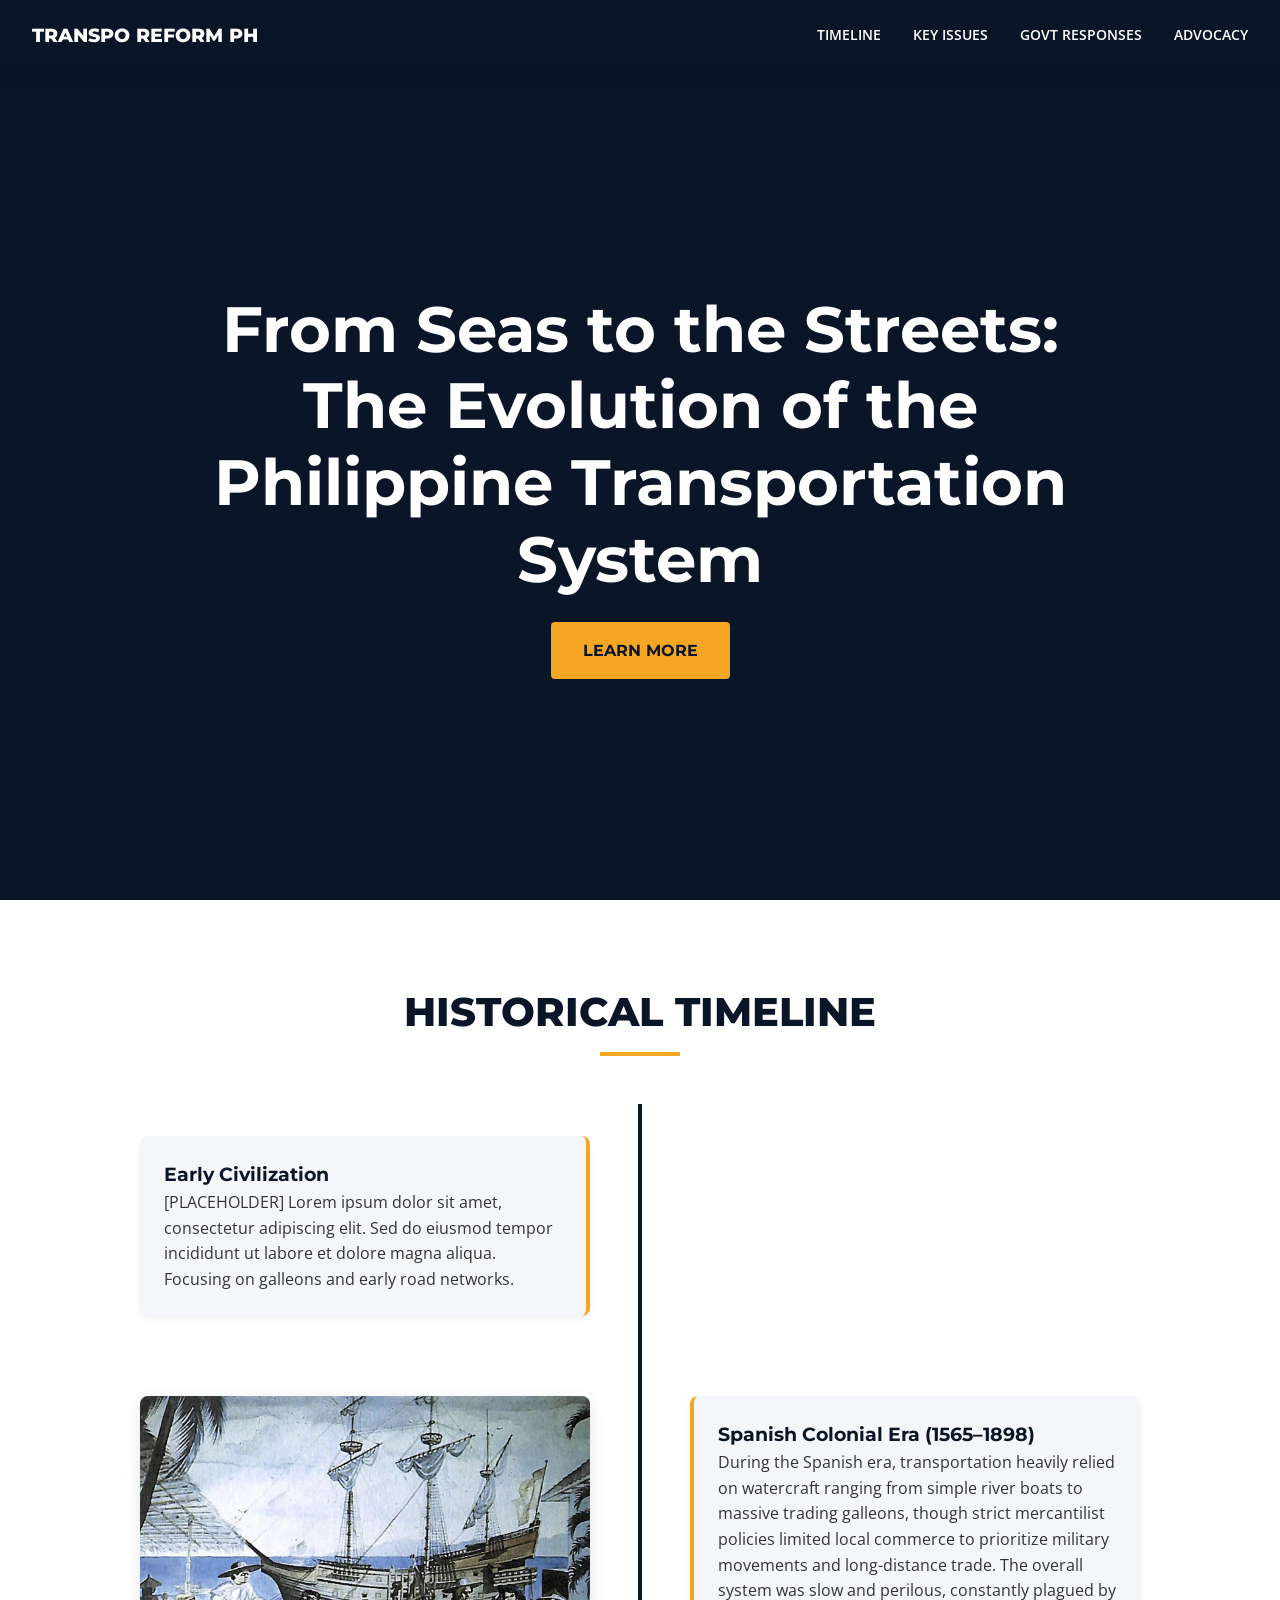
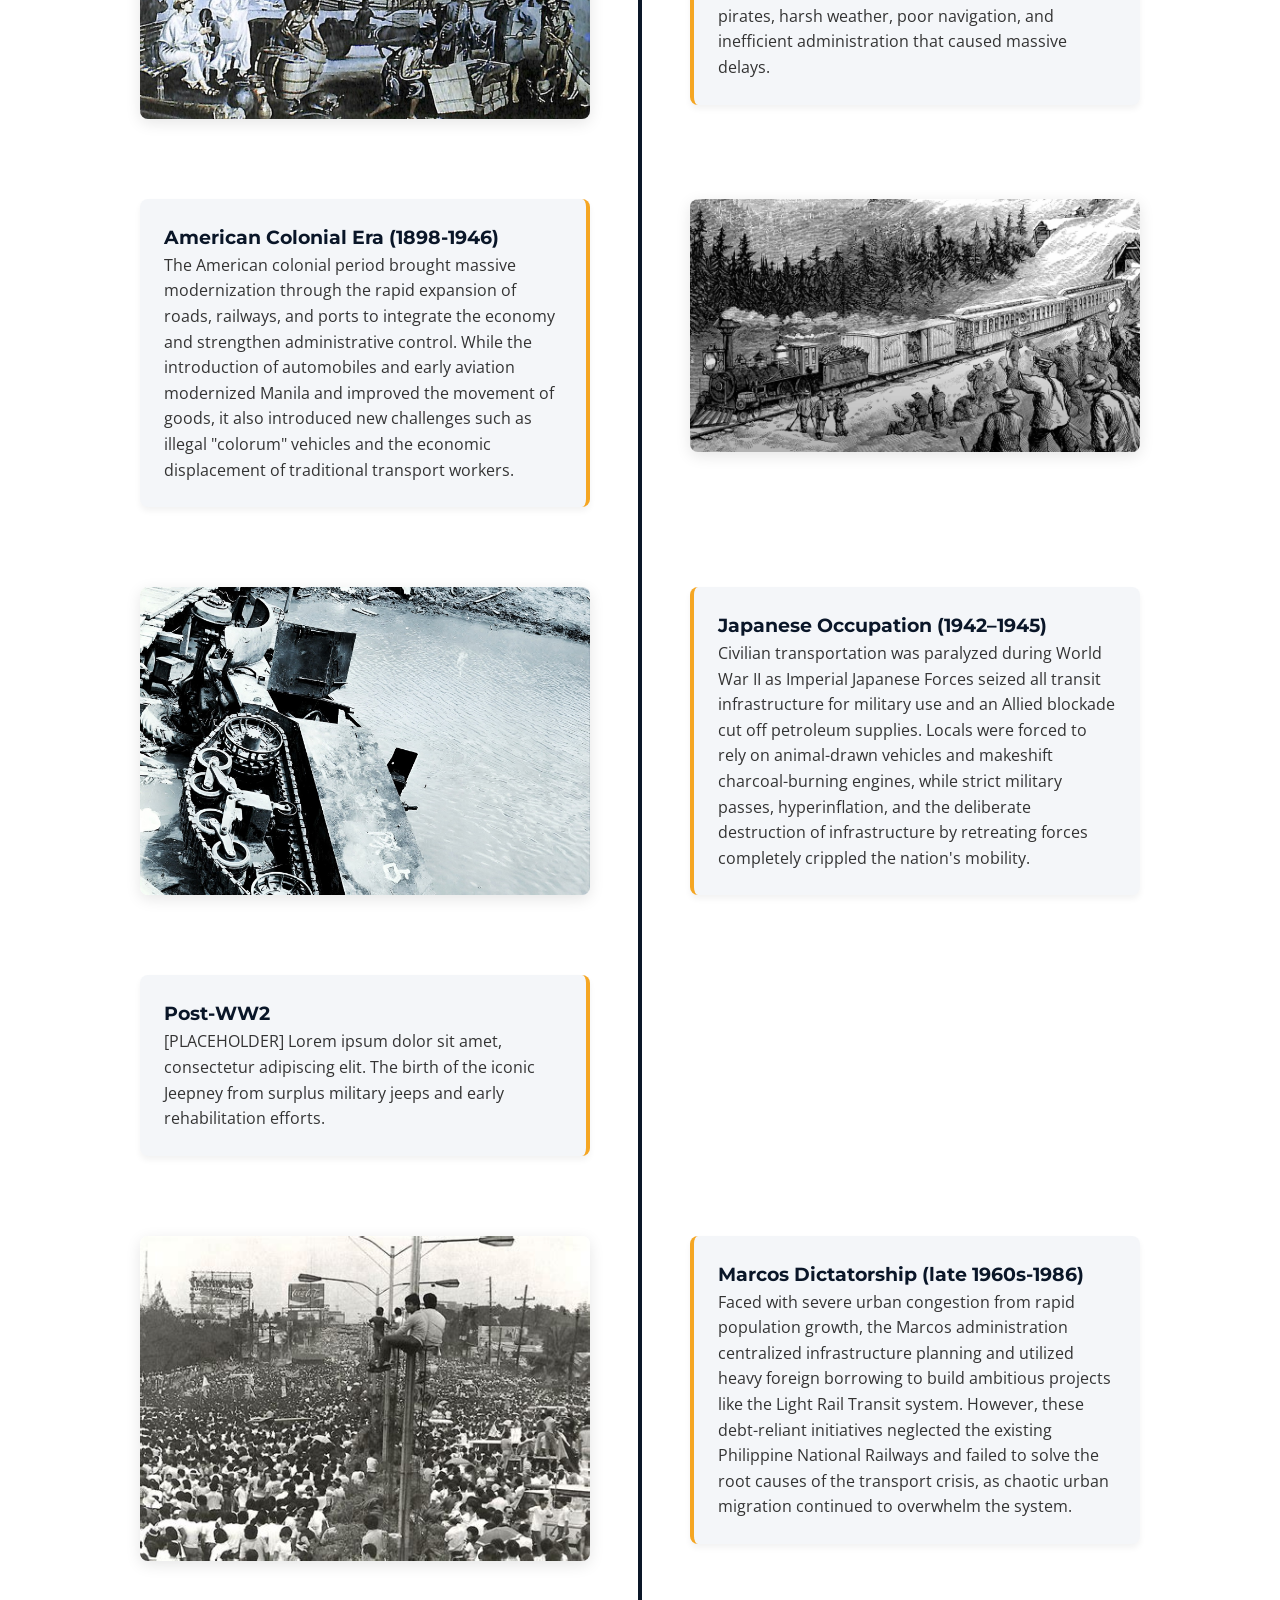
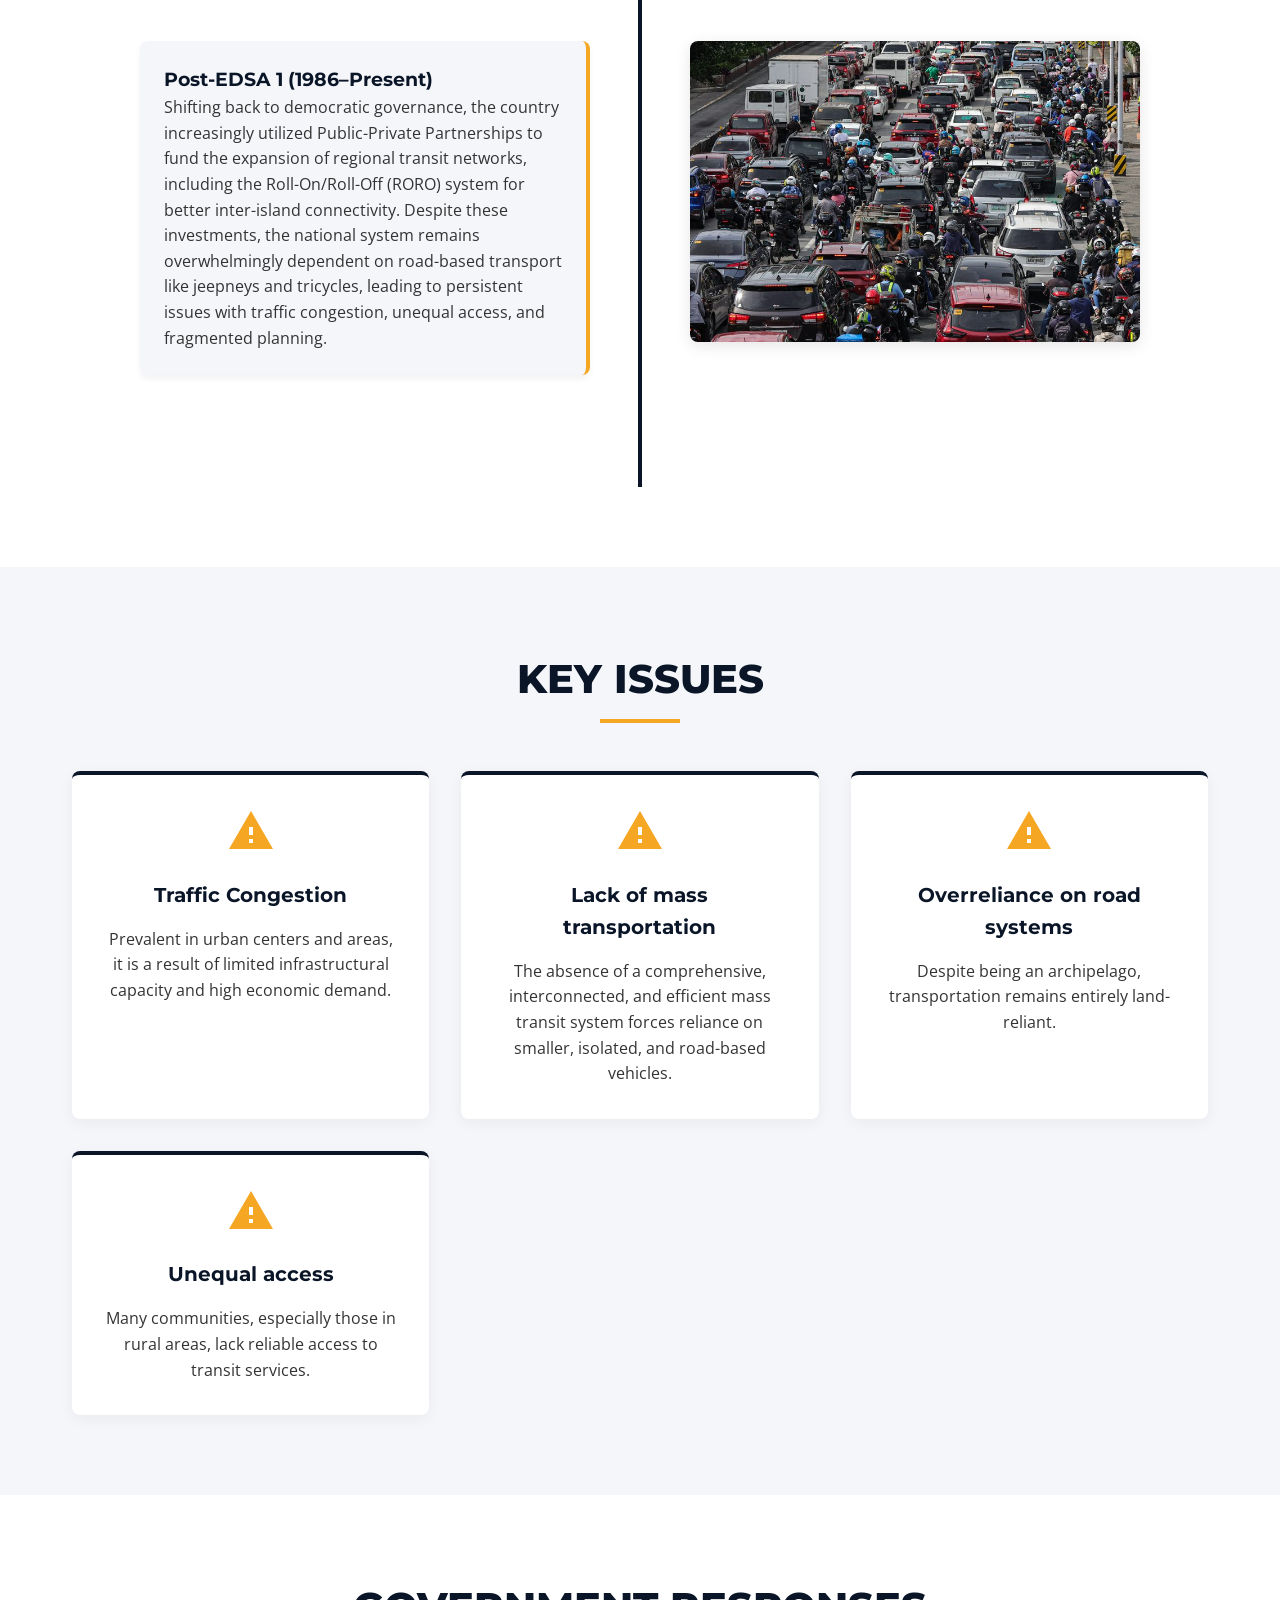
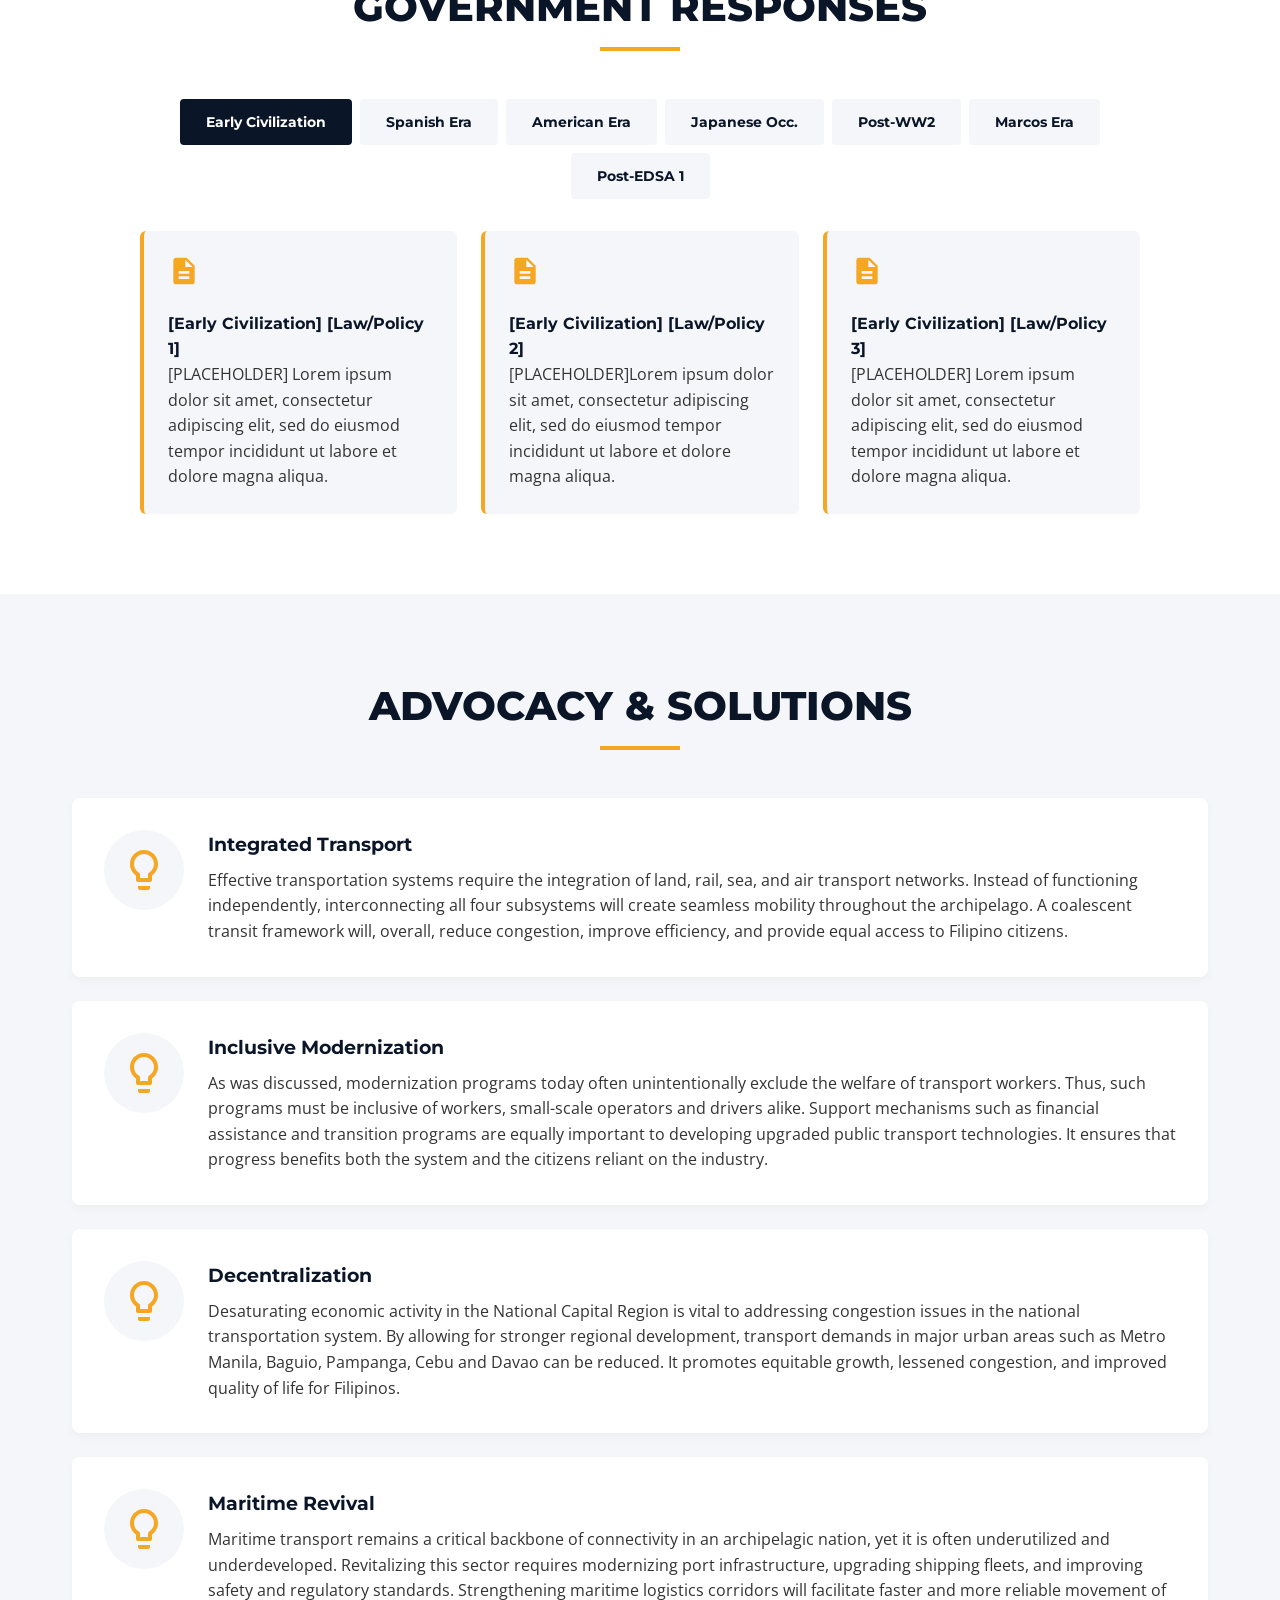
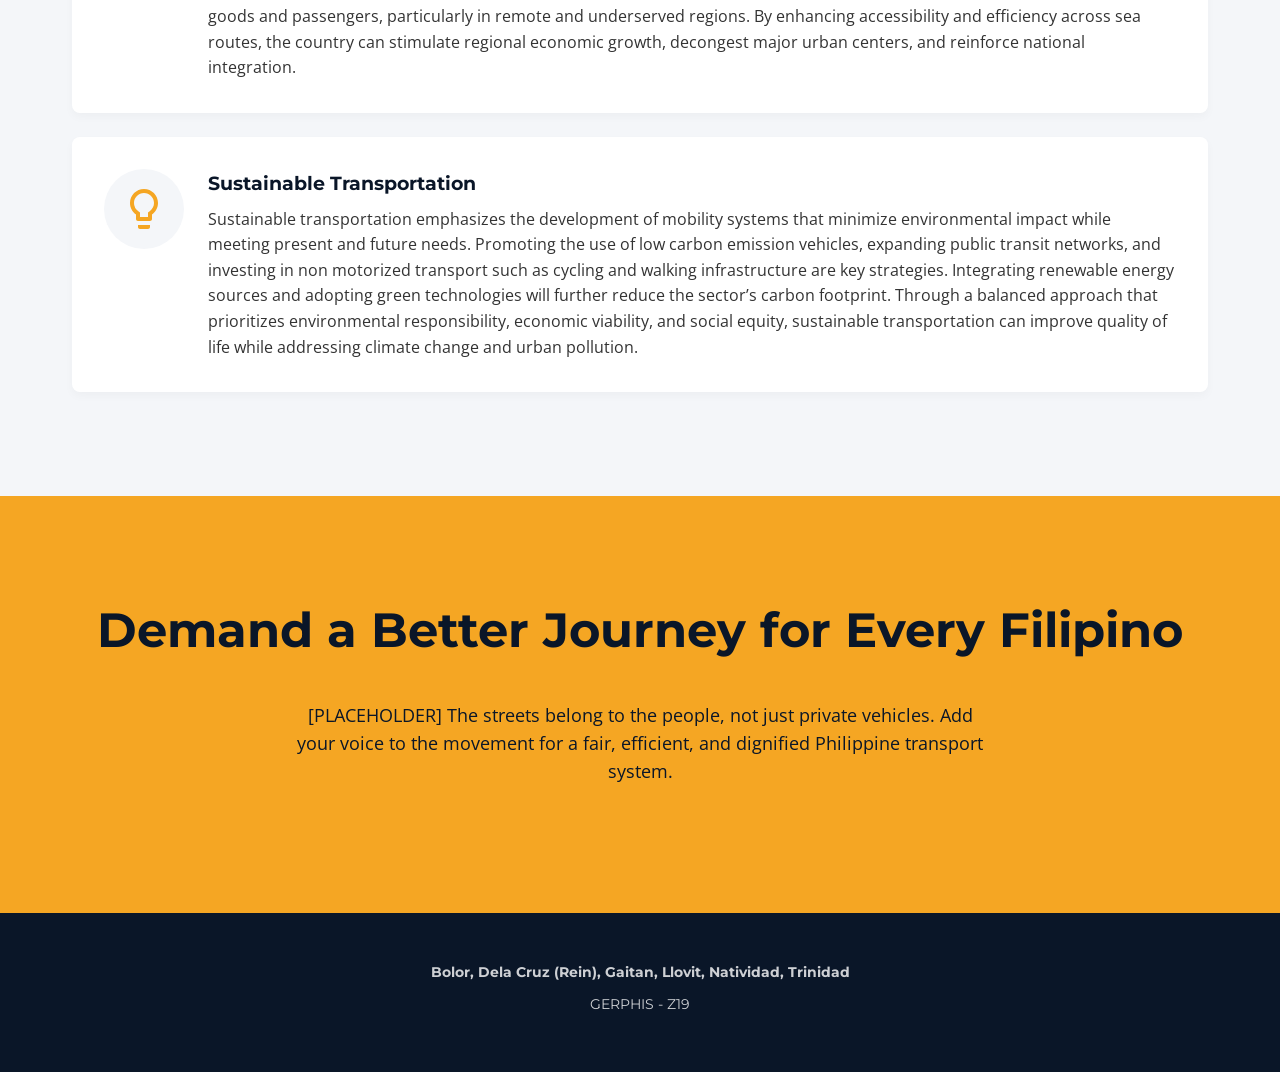
==== commit 73bda4b9: "feat: added info on iissues and timeline. Added pictures" ====
--- a/index.html
+++ b/index.html
@@ -42,7 +42,6 @@
 
     <header id="hero">
         <h1 class="fade-in">From Seas to the Streets: The Evolution of the Philippine Transportation System</h1>
-        <p class="fade-in">[PLACEHOLDER] Short tagline capturing the essence of historical context and the urgent need for systemic transportation reform across the archipelago.</p>
         <a href="#timeline" class="btn fade-in">Learn More</a>
     </header>
 
@@ -51,7 +50,6 @@
         <div class="timeline-container">
 
             <div class="timeline-item fade-in">
-                <!-- <div class="timeline-dot"></div> -->
                 <div class="timeline-content">
                     <h3>Early Civilization</h3>
                     <p>[PLACEHOLDER] Lorem ipsum dolor sit amet, consectetur adipiscing elit. Sed do eiusmod tempor incididunt ut labore et dolore magna aliqua. Focusing on galleons and early road networks.</p>
@@ -59,31 +57,36 @@
             </div>
             
             <div class="timeline-item fade-in">
-                <!-- <div class="timeline-dot"></div> -->
                 <div class="timeline-content">
                     <h3>Spanish Colonial Era (1565–1898)</h3>
-                    <p>[PLACEHOLDER] Lorem ipsum dolor sit amet, consectetur adipiscing elit. Sed do eiusmod tempor incididunt ut labore et dolore magna aliqua. Focusing on galleons and early road networks.</p>
-                </div>
-            </div>
-
-            <div class="timeline-item fade-in">
-                <!-- <div class="timeline-dot"></div> -->
-                <div class="timeline-content">
-                    <h3>American Colonial Era</h3>
-                    <p>[PLACEHOLDER] Lorem ipsum dolor sit amet, consectetur adipiscing elit. Introduction of motorized vehicles, tramvias, and initial urban planning efforts in Manila.</p>
-                </div>
-            </div>
-
-            <div class="timeline-item fade-in">
-                <!-- <div class="timeline-dot"></div> -->
+                    <p>During the Spanish era, transportation heavily relied on watercraft ranging from simple river boats to massive trading galleons, though strict mercantilist policies limited local commerce to prioritize military movements and long-distance trade. The overall system was slow and perilous, constantly plagued by pirates, harsh weather, poor navigation, and inefficient administration that caused massive delays.</p>
+                </div>
+                <div class="timeline-image">
+                    <img src="Pictures/Spanish_timeline.jpg" alt="Spanish Colonial Era">
+                </div>
+            </div>
+
+            <div class="timeline-item fade-in">
+                <div class="timeline-content">
+                    <h3>American Colonial Era (1898-1946)</h3>
+                    <p>The American colonial period brought massive modernization through the rapid expansion of roads, railways, and ports to integrate the economy and strengthen administrative control. While the introduction of automobiles and early aviation modernized Manila and improved the movement of goods, it also introduced new challenges such as illegal "colorum" vehicles and the economic displacement of traditional transport workers.</p>
+                </div>
+                <div class="timeline-image">
+                    <img src="Pictures/american_timeline.jpg" alt="American Colonial Era">
+                </div>
+            </div>
+
+            <div class="timeline-item fade-in match-text-height">
                 <div class="timeline-content">
                     <h3>Japanese Occupation (1942–1945)</h3>
-                    <p>[PLACEHOLDER] Lorem ipsum dolor sit amet, consectetur adipiscing elit. Infrastructure destruction and repurposing of civilian transport for military logistics.</p>
-                </div>
-            </div>
-
-            <div class="timeline-item fade-in">
-                <!-- <div class="timeline-dot"></div> -->
+                    <p>Civilian transportation was paralyzed during World War II as Imperial Japanese Forces seized all transit infrastructure for military use and an Allied blockade cut off petroleum supplies. Locals were forced to rely on animal-drawn vehicles and makeshift charcoal-burning engines, while strict military passes, hyperinflation, and the deliberate destruction of infrastructure by retreating forces completely crippled the nation's mobility.</p>
+                </div>
+                <div class="timeline-image">
+                    <img src="Pictures/japanese_timeline.jpg" alt="Japanese Occupation">
+                </div>
+            </div>
+
+            <div class="timeline-item fade-in">
                 <div class="timeline-content">
                     <h3>Post-WW2</h3>
                     <p>[PLACEHOLDER] Lorem ipsum dolor sit amet, consectetur adipiscing elit. The birth of the iconic Jeepney from surplus military jeeps and early rehabilitation efforts.</p>
@@ -91,18 +94,22 @@
             </div>
 
             <div class="timeline-item fade-in">
-                <!-- <div class="timeline-dot"></div> -->
-                <div class="timeline-content">
-                    <h3>Marcos Dictatorship</h3>
-                    <p>[PLACEHOLDER] Lorem ipsum dolor sit amet, consectetur adipiscing elit. Heavy infrastructure borrowing, the construction of the LRT-1, and systemic debt implications.</p>
-                </div>
-            </div>
-
-            <div class="timeline-item fade-in">
-                <!-- <div class="timeline-dot"></div> -->
+                <div class="timeline-content">
+                    <h3>Marcos Dictatorship (late 1960s-1986)</h3>
+                    <p>Faced with severe urban congestion from rapid population growth, the Marcos administration centralized infrastructure planning and utilized heavy foreign borrowing to build ambitious projects like the Light Rail Transit system. However, these debt-reliant initiatives neglected the existing Philippine National Railways and failed to solve the root causes of the transport crisis, as chaotic urban migration continued to overwhelm the system.</p>
+                </div>
+                <div class="timeline-image">
+                    <img src="Pictures/marcos_timeline.jpg" alt="Marcos Dictatorship">
+                </div>
+            </div>
+
+            <div class="timeline-item fade-in">
                 <div class="timeline-content">
                     <h3>Post-EDSA 1 (1986–Present)</h3>
-                    <p>[PLACEHOLDER] Lorem ipsum dolor sit amet, consectetur adipiscing elit. Privatization, MRT construction, modernization programs, and the struggle against crippling urban congestion.</p>
+                    <p>Shifting back to democratic governance, the country increasingly utilized Public-Private Partnerships to fund the expansion of regional transit networks, including the Roll-On/Roll-Off (RORO) system for better inter-island connectivity. Despite these investments, the national system remains overwhelmingly dependent on road-based transport like jeepneys and tricycles, leading to persistent issues with traffic congestion, unequal access, and fragmented planning.</p>
+                </div>
+                <div class="timeline-image">
+                    <img src="Pictures/present_timeline.jpg" alt="Present Timeline">
                 </div>
             </div>
 
@@ -112,43 +119,37 @@
     <section id="issues">
         <h2 class="section-title fade-in">Key Issues</h2>
         <div class="grid-cards">
-            
             <div class="card fade-in">
                 <svg class="icon" viewBox="0 0 24 24"><use href="#icon-alert"></use></svg>
                 <h3>Traffic Congestion</h3>
-                <p>[PLACEHOLDER] Lorem ipsum dolor sit amet, consectetur adipiscing elit. Discussion on lost economic hours and daily commuter struggles in Metro Manila.</p>
+                <p>
+                    Prevalent in urban centers and areas, it is a result of limited infrastructural capacity and high economic demand.
+                </p>
             </div>
 
             <div class="card fade-in">
                 <svg class="icon" viewBox="0 0 24 24"><use href="#icon-alert"></use></svg>
-                <h3>Lack of Mass Transport</h3>
-                <p>[PLACEHOLDER] Lorem ipsum dolor sit amet, consectetur adipiscing elit. The deficit in trains, buses, and high-capacity transit systems relative to population.</p>
+                <h3>Lack of mass transportation</h3>
+                <p>
+                    The absence of a comprehensive, interconnected, and efficient mass transit system forces reliance on smaller, isolated, and road-based vehicles.
+                </p>
             </div>
 
             <div class="card fade-in">
                 <svg class="icon" viewBox="0 0 24 24"><use href="#icon-alert"></use></svg>
-                <h3>Overreliance on Roads</h3>
-                <p>[PLACEHOLDER] Lorem ipsum dolor sit amet, consectetur adipiscing elit. Car-centric policies marginalizing active transport and public transit users.</p>
+                <h3>Overreliance on road systems</h3>
+                <p>
+                    Despite being an archipelago, transportation remains entirely land-reliant.
+                </p>
             </div>
 
             <div class="card fade-in">
                 <svg class="icon" viewBox="0 0 24 24"><use href="#icon-alert"></use></svg>
-                <h3>Unequal Access</h3>
-                <p>[PLACEHOLDER] Lorem ipsum dolor sit amet, consectetur adipiscing elit. Challenges faced by PWDs, the elderly, and lower-income demographics in navigating the system.</p>
-            </div>
-
-            <div class="card fade-in">
-                <svg class="icon" viewBox="0 0 24 24"><use href="#icon-alert"></use></svg>
-                <h3>Weak Infrastructure Planning</h3>
-                <p>[PLACEHOLDER] Lorem ipsum dolor sit amet, consectetur adipiscing elit. Disconnected transport hubs and lack of long-term spatial integration.</p>
-            </div>
-
-            <div class="card fade-in">
-                <svg class="icon" viewBox="0 0 24 24"><use href="#icon-alert"></use></svg>
-                <h3>Environmental Impact</h3>
-                <p>[PLACEHOLDER] Lorem ipsum dolor sit amet, consectetur adipiscing elit. Air pollution, carbon emissions, and the slow transition to green energy vehicles.</p>
-            </div>
-
+                <h3>Unequal access</h3>
+                <p>
+                    Many communities, especially those in rural areas, lack reliable access to transit services.
+                </p>
+            </div>
         </div>
     </section>
 
@@ -209,17 +210,17 @@
                 <div class="policy-grid">
                     <div class="policy-card">
                         <svg class="icon" style="width:32px; height:32px;" viewBox="0 0 24 24"><use href="#icon-law"></use></svg>
-                        <h4>[American Era] [Law/Policy 1]</h4>
+                        <h4> Act No. 2307 (1914) Board of Public Utility Commissioners</h4>
                         <p>[PLACEHOLDER] Burnham Plan implementation and urban road network expansion.</p>
                     </div>
                     <div class="policy-card">
                         <svg class="icon" style="width:32px; height:32px;" viewBox="0 0 24 24"><use href="#icon-law"></use></svg>
-                        <h4>[American Era] [Law/Policy 2]</h4>
+                        <h4>Act 3084 (1923)  Nationalization of Coastwise Shipping</h4>
                         <p>[PLACEHOLDER] Establishment of early public works bureaus and regulations.</p>
                     </div>
                     <div class="policy-card">
                         <svg class="icon" style="width:32px; height:32px;" viewBox="0 0 24 24"><use href="#icon-law"></use></svg>
-                        <h4>[American Era] [Law/Policy 3]</h4>
+                        <h4>Commonwealth Act No. 146 (1936)  Public Service Law </h4>
                         <p>[PLACEHOLDER] Franchising and regulation of early motorized transit systems.</p>
                     </div>
                 </div>
@@ -318,7 +319,7 @@
                 </div>
                 <div>
                     <h3>Integrated Transport</h3>
-                    <p>[PLACEHOLDER] Lorem ipsum dolor sit amet, consectetur adipiscing elit. Advocating for seamless transfers between trains, buses, and active transport with a unified ticketing system.</p>
+                    <p>Effective transportation systems require the integration of land, rail, sea, and air transport networks. Instead of functioning independently, interconnecting all four subsystems will create seamless mobility throughout the archipelago. A coalescent transit framework will, overall, reduce congestion, improve efficiency, and provide equal access to Filipino citizens.</p>
                 </div>
             </div>
 
@@ -328,7 +329,9 @@
                 </div>
                 <div>
                     <h3>Inclusive Modernization</h3>
-                    <p>[PLACEHOLDER] Lorem ipsum dolor sit amet, consectetur adipiscing elit. Ensuring that vehicle modernization is just, providing adequate subsidies so operators aren't left in massive debt.</p>
+                    <p>
+                        As was discussed, modernization programs today often unintentionally exclude the welfare of transport workers. Thus, such programs must be inclusive of workers, small-scale operators and drivers alike. Support mechanisms such as financial assistance and transition programs are equally important to developing upgraded public transport technologies. It ensures that progress benefits both the system and the citizens reliant on the industry.
+                    </p>
                 </div>
             </div>
 
@@ -338,7 +341,9 @@
                 </div>
                 <div>
                     <h3>Decentralization</h3>
-                    <p>[PLACEHOLDER] Lorem ipsum dolor sit amet, consectetur adipiscing elit. Shifting focus from imperial Manila to developing efficient provincial transport hubs to spur regional growth.</p>
+                    <p>
+                        Desaturating economic activity in the National Capital Region is vital to addressing congestion issues in the national transportation system. By allowing for stronger regional development, transport demands in major urban areas such as Metro Manila, Baguio, Pampanga, Cebu and Davao can be reduced. It promotes equitable growth, lessened congestion, and improved quality of life for Filipinos.
+                   </p> 
                 </div>
             </div>
 
@@ -348,20 +353,23 @@
                 </div>
                 <div>
                     <h3>Maritime Revival</h3>
-                    <p>[PLACEHOLDER] Lorem ipsum dolor sit amet, consectetur adipiscing elit. Reinvesting in the ferry systems and inter-island ro-ro networks fitting for an archipelagic nation.</p>
-                </div>
-            </div>
-
-            <div class="feature-block fade-in">
-                <div class="feature-block-icon">
-                    <svg class="icon" style="margin:0;" viewBox="0 0 24 24"><use href="#icon-solution"></use></svg>
-                </div>
-                <div>
-                    <h3>Sustainable Transport</h3>
-                    <p>[PLACEHOLDER] Lorem ipsum dolor sit amet, consectetur adipiscing elit. Prioritizing protected bike lanes, pedestrianized zones, and green energy public utility vehicles.</p>
-                </div>
-            </div>
-
+                    <p>
+                        Maritime transport remains a critical backbone of connectivity in an archipelagic nation, yet it is often underutilized and underdeveloped. Revitalizing this sector requires modernizing port infrastructure, upgrading shipping fleets, and improving safety and regulatory standards. Strengthening maritime logistics corridors will facilitate faster and more reliable movement of goods and passengers, particularly in remote and underserved regions. By enhancing accessibility and efficiency across sea routes, the country can stimulate regional economic growth, decongest major urban centers, and reinforce national integration.
+                    </p>
+                </div>
+            </div>
+
+                        <div class="feature-block fade-in">
+            <div class="feature-block-icon">
+                    <svg class="icon" style="margin:0;" viewBox="0 0 24 24"><use href="#icon-solution"></use></svg>
+                </div>
+                <div>
+                    <h3>Sustainable Transportation</h3>
+                    <p>
+                        Sustainable transportation emphasizes the development of mobility systems that minimize environmental impact while meeting present and future needs. Promoting the use of low carbon emission vehicles, expanding public transit networks, and investing in non motorized transport such as cycling and walking infrastructure are key strategies. Integrating renewable energy sources and adopting green technologies will further reduce the sector’s carbon footprint. Through a balanced approach that prioritizes environmental responsibility, economic viability, and social equity, sustainable transportation can improve quality of life while addressing climate change and urban pollution.
+                    </p>
+                </div>
+            </div>
         </div>
     </section>
 
@@ -379,4 +387,4 @@
 
     <script src="script.js"></script>
 </body>
-</html>+</html>
--- a/style.css
+++ b/style.css
@@ -188,7 +188,7 @@
 }
 
 .timeline-container {
-    max-width: 800px;
+    max-width: 1000px;
     margin: 0 auto;
     position: relative;
     padding: 2rem 0;
@@ -207,52 +207,75 @@
 
 .timeline-item {
     display: flex;
-    justify-content: flex-end;
-    padding-right: 50%;
-    position: relative;
-    margin-bottom: 2rem;
+    justify-content: space-between;
+    align-items: flex-start; /* Required for the sticky child to work properly */
     width: 100%;
-}
-
+    margin-bottom: 5rem;
+    position: relative;
+}
+
+/* Odd items: Text on the Left, Image on the Right */
+.timeline-item:nth-child(odd) {
+    flex-direction: row;
+}
+
+/* Even items: Text on the Right, Image on the Left */
 .timeline-item:nth-child(even) {
-    justify-content: flex-start;
-    padding-right: 0;
-    padding-left: 50%;
+    flex-direction: row-reverse;
 }
 
 .timeline-content {
     background-color: var(--light-grey);
     padding: 1.5rem;
     border-radius: 8px;
-    width: 80%;
+    width: 45%;
     box-shadow: 0 4px 6px rgba(0,0,0,0.05);
     position: relative;
+}
+
+/* Add borders to indicate connection to the center line */
+.timeline-item:nth-child(odd) .timeline-content {
+    border-right: 4px solid var(--gold);
+    border-left: none;
+}
+
+.timeline-item:nth-child(even) .timeline-content {
     border-left: 4px solid var(--gold);
-}
-
-.timeline-item:nth-child(even) .timeline-content {
-    margin-left: auto;
-}
-
-.timeline-item:nth-child(odd) .timeline-content {
-    margin-right: auto;
-}
-
-.timeline-dot {
+    border-right: none;
+}
+
+/* The sticky image container */
+.timeline-image {
+    width: 45%;
+    position: sticky;
+    top: calc(var(--nav-height) + 2rem);
+}
+
+.timeline-image img {
+    width: 100%;
+    height: auto;
+    border-radius: 8px;
+    box-shadow: 0 4px 15px rgba(0,0,0,0.1);
+    display: block;
+}
+
+/* Special class to force an image to perfectly match its text height */
+.timeline-item.match-text-height {
+    align-items: stretch; 
+}
+
+.timeline-item.match-text-height .timeline-image {
+    position: relative;
+    top: 0; /* Disables sticky positioning since the heights now match */
+}
+
+.timeline-item.match-text-height .timeline-image img {
     position: absolute;
-    top: 20px;
-    right: -10px;
-    width: 20px;
-    height: 20px;
-    background-color: var(--gold);
-    border: 4px solid var(--navy);
-    border-radius: 50%;
-    z-index: 1;
-}
-
-.timeline-item:nth-child(even) .timeline-dot {
-    left: -10px;
-    right: auto;
+    top: 0;
+    left: 0;
+    width: 100%;
+    height: 100%;
+    object-fit: cover; /* Crops the image to fit the container without distorting */
 }
 
 /* 4. Key Issues */
@@ -435,24 +458,29 @@
         display: flex;
     }
 
+    /* Mobile Timeline Adjustments */
     .timeline-container::before {
-        left: 30px;
-    }
-
-    .timeline-item, .timeline-item:nth-child(even) {
+        left: 20px;
+    }
+
+    .timeline-item, .timeline-item:nth-child(odd), .timeline-item:nth-child(even) {
+        flex-direction: column;
+        padding-left: 50px;
         justify-content: flex-start;
-        padding-left: 60px;
-        padding-right: 0;
-    }
-
-    .timeline-content, .timeline-item:nth-child(even) .timeline-content {
+    }
+
+    .timeline-content, .timeline-item:nth-child(even) .timeline-content, .timeline-item:nth-child(odd) .timeline-content {
         width: 100%;
         margin: 0;
-    }
-
-    .timeline-dot, .timeline-item:nth-child(even) .timeline-dot {
-        left: 20px;
-        right: auto;
+        border-left: 4px solid var(--gold);
+        border-right: none;
+    }
+
+    .timeline-image {
+        width: 100%;
+        position: relative; /* Disable sticky on mobile */
+        top: 0;
+        margin-top: 1.5rem;
     }
 
     .feature-block {
@@ -460,4 +488,11 @@
         text-align: center;
         align-items: center;
     }
+
+    /* Reset the image height matching for mobile screens */
+    .timeline-item.match-text-height .timeline-image img {
+        position: relative;
+        height: auto;
+        max-height: 400px; /* Optional: prevents the image from being overwhelmingly tall on phones */
+    }
 }
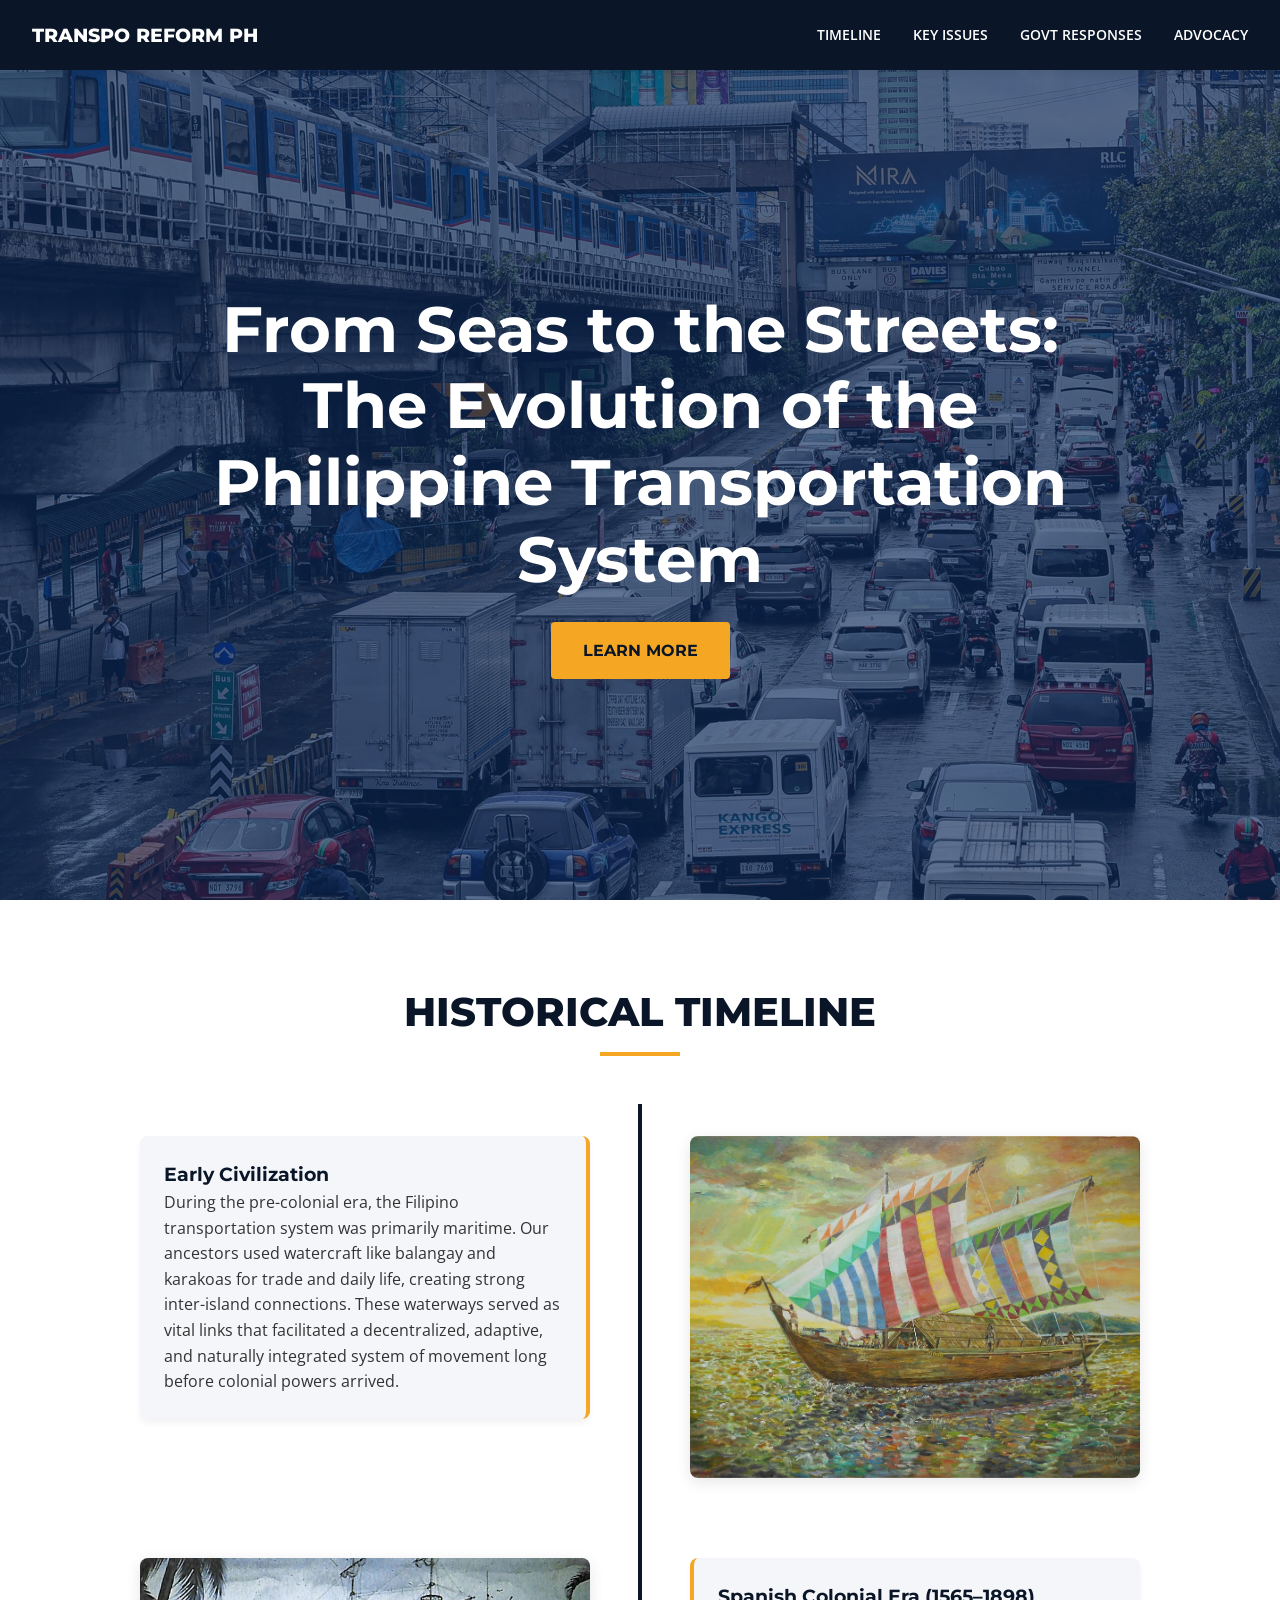
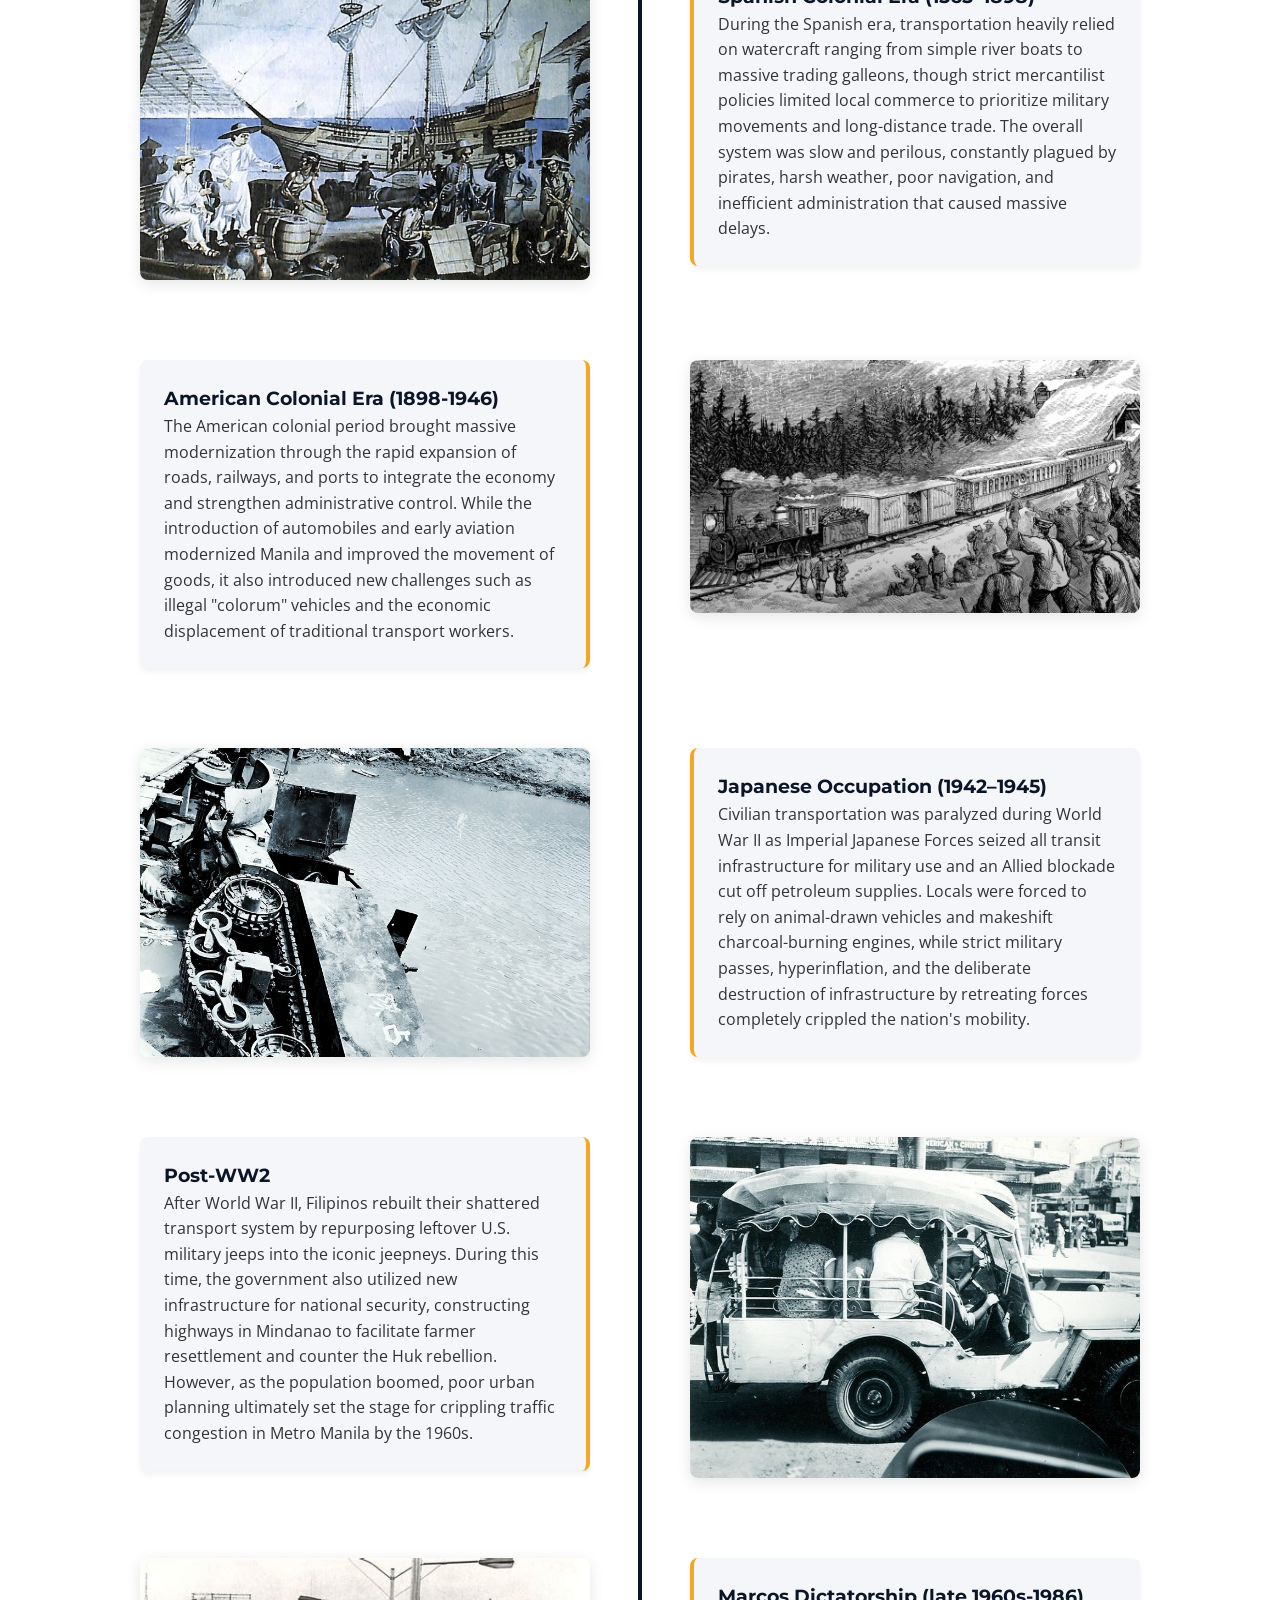
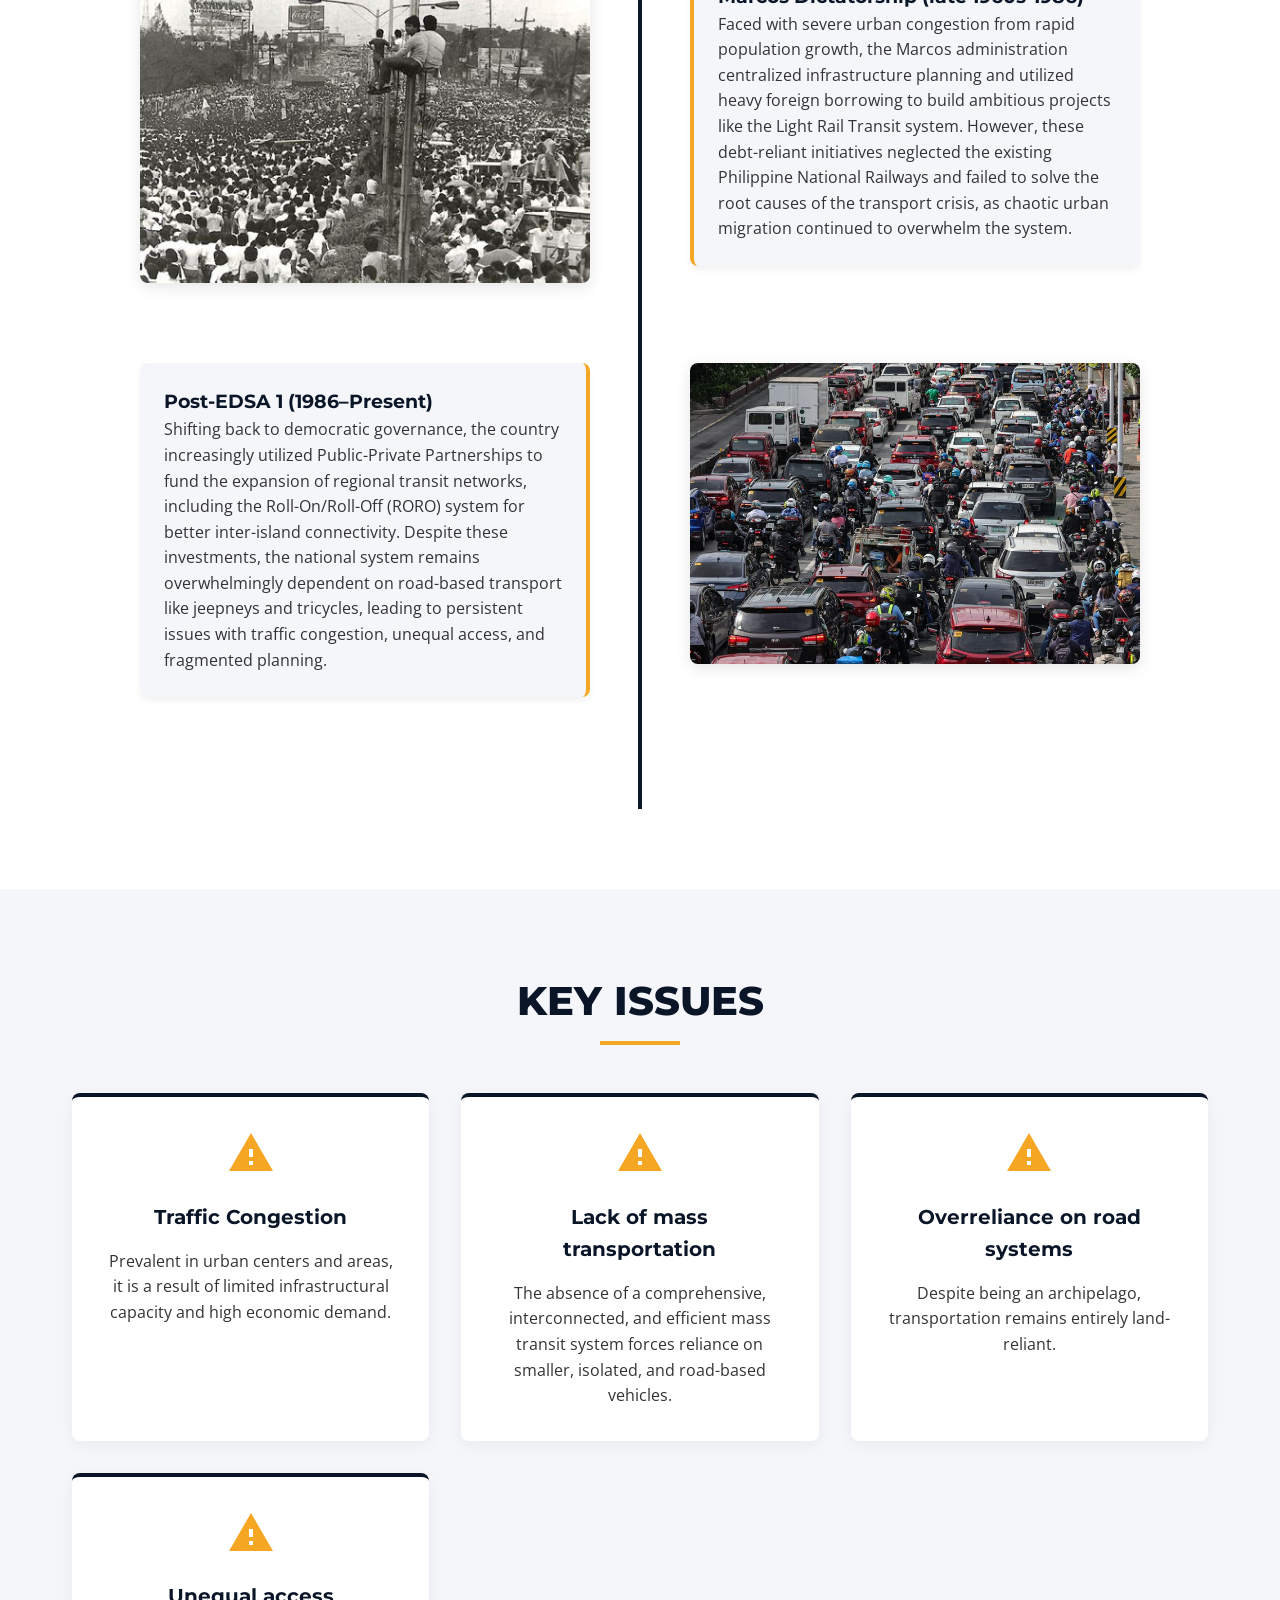
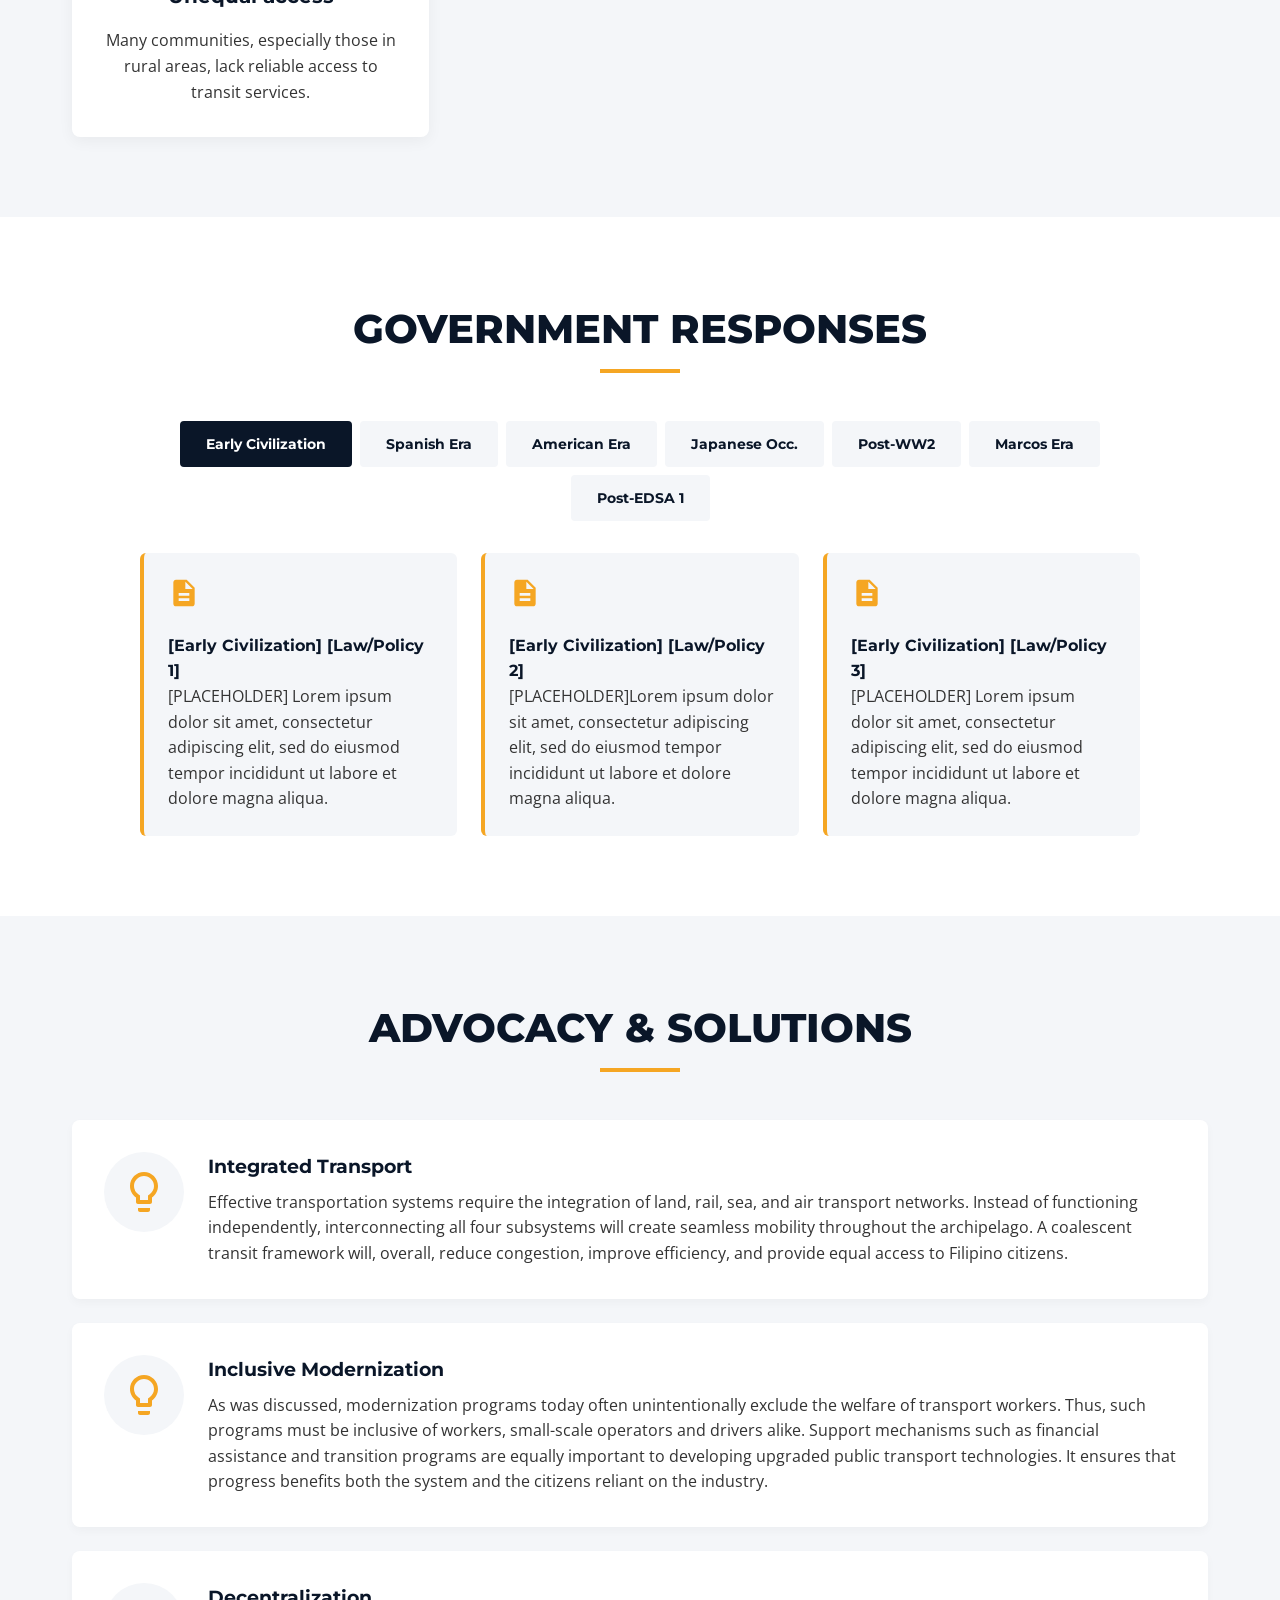
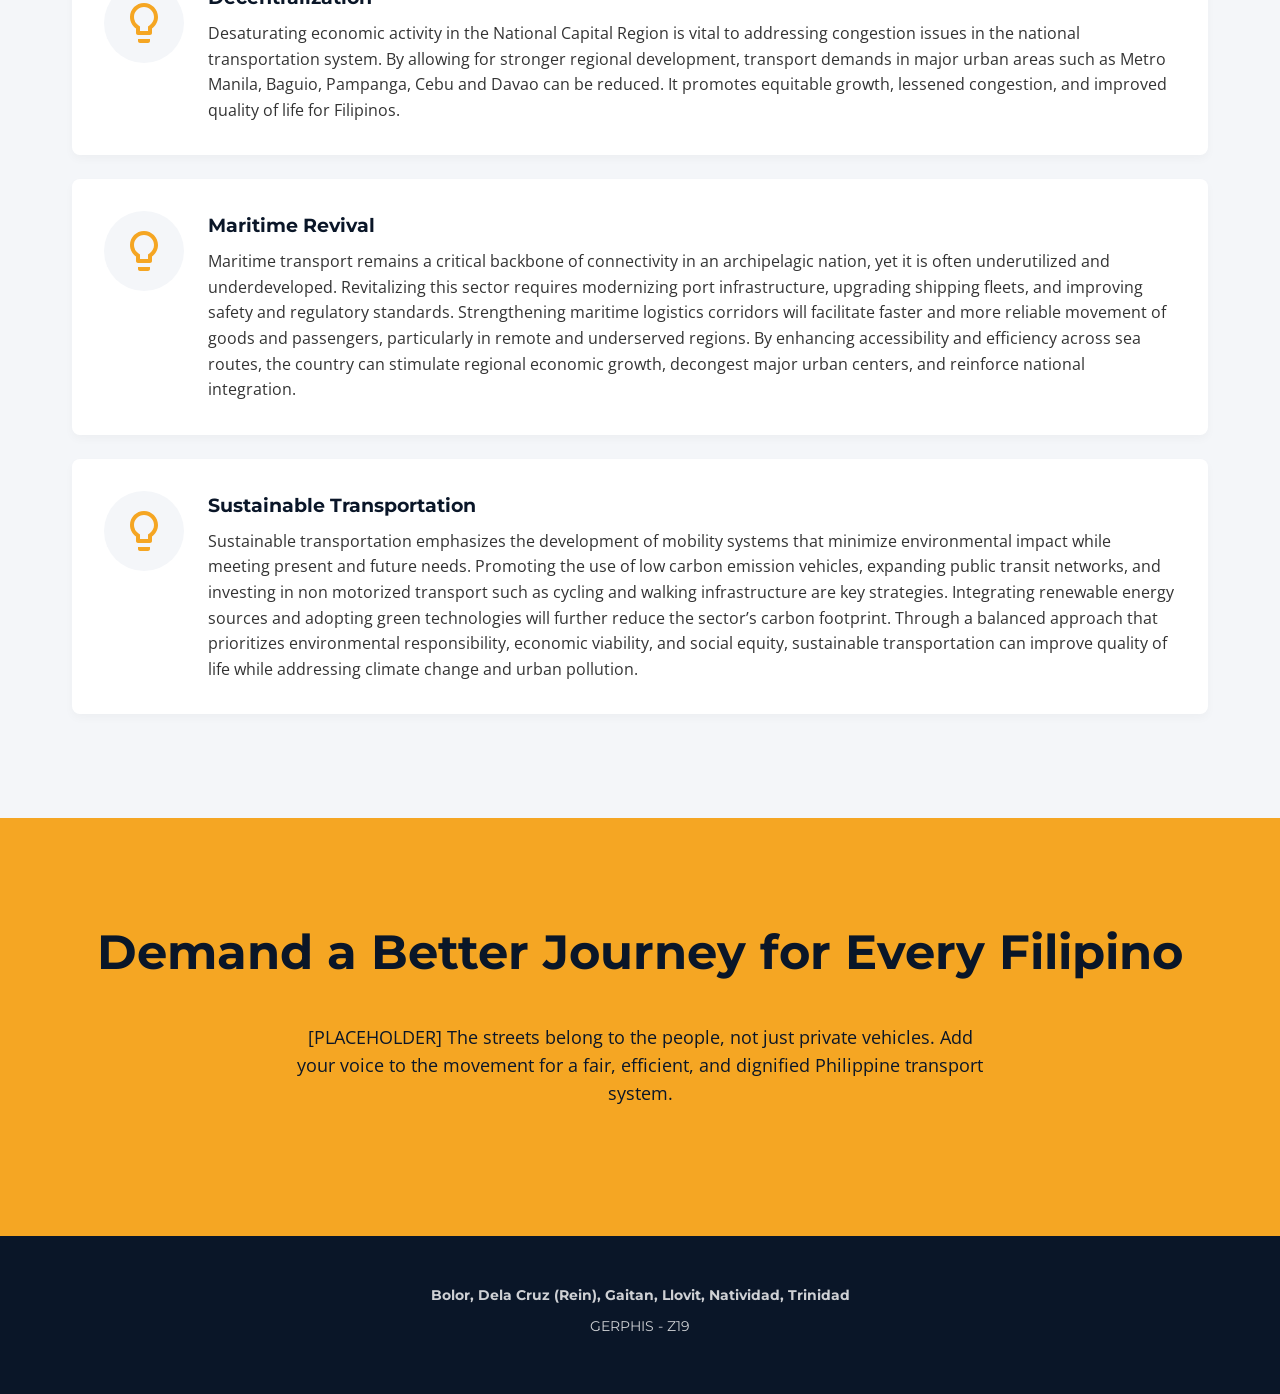
==== commit 9e948f18: "feat: added timeline for early and post-ww2" ====
--- a/index.html
+++ b/index.html
@@ -52,7 +52,10 @@
             <div class="timeline-item fade-in">
                 <div class="timeline-content">
                     <h3>Early Civilization</h3>
-                    <p>[PLACEHOLDER] Lorem ipsum dolor sit amet, consectetur adipiscing elit. Sed do eiusmod tempor incididunt ut labore et dolore magna aliqua. Focusing on galleons and early road networks.</p>
+                    <p>During the pre-colonial era, the Filipino transportation system was primarily maritime. Our ancestors used watercraft like balangay and karakoas for trade and daily life, creating strong inter-island connections. These waterways served as vital links that facilitated a decentralized, adaptive, and naturally integrated system of movement long before colonial powers arrived.</p>
+                </div>
+                <div class="timeline-image">
+                    <img src="Pictures/early_timeline.jpg" alt="Early Civilization">
                 </div>
             </div>
             
@@ -89,7 +92,10 @@
             <div class="timeline-item fade-in">
                 <div class="timeline-content">
                     <h3>Post-WW2</h3>
-                    <p>[PLACEHOLDER] Lorem ipsum dolor sit amet, consectetur adipiscing elit. The birth of the iconic Jeepney from surplus military jeeps and early rehabilitation efforts.</p>
+                    <p>After World War II, Filipinos rebuilt their shattered transport system by repurposing leftover U.S. military jeeps into the iconic jeepneys. During this time, the government also utilized new infrastructure for national security, constructing highways in Mindanao to facilitate farmer resettlement and counter the Huk rebellion. However, as the population boomed, poor urban planning ultimately set the stage for crippling traffic congestion in Metro Manila by the 1960s.</p>
+                </div>
+                <div class="timeline-image">
+                    <img src="Pictures/ww2_timeline.jpg" alt="Post-WW2">
                 </div>
             </div>
 
--- a/style.css
+++ b/style.css
@@ -154,7 +154,13 @@
 #hero {
     max-width: 100%;
     height: calc(100vh - var(--nav-height));
-    background-color: var(--navy);
+    
+    /* Added background image with a blue tint overlay */
+    background: linear-gradient(rgba(10, 40, 90, 0.65), rgba(10, 40, 90, 0.65)), url('Pictures/main_cover.jpg');
+    background-size: cover;
+    background-position: center;
+    background-repeat: no-repeat;
+    
     color: var(--white);
     display: flex;
     flex-direction: column;
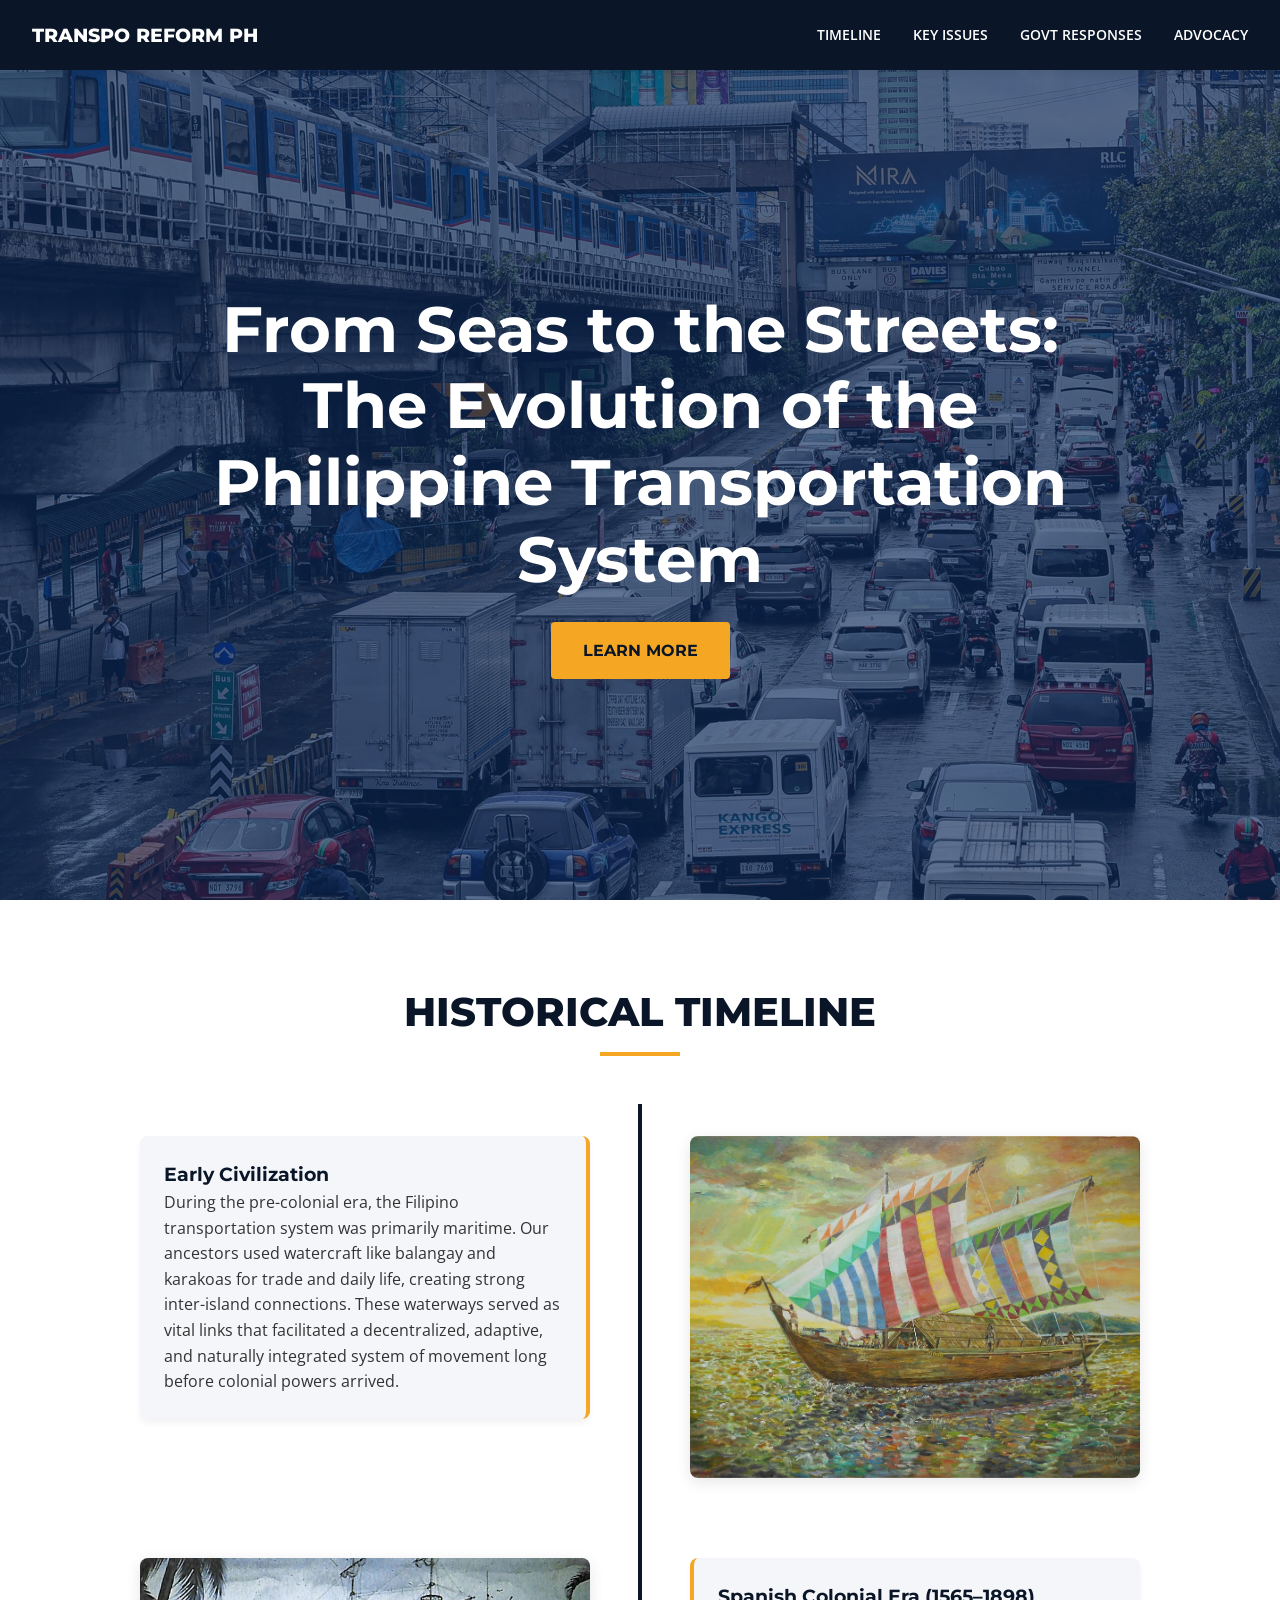
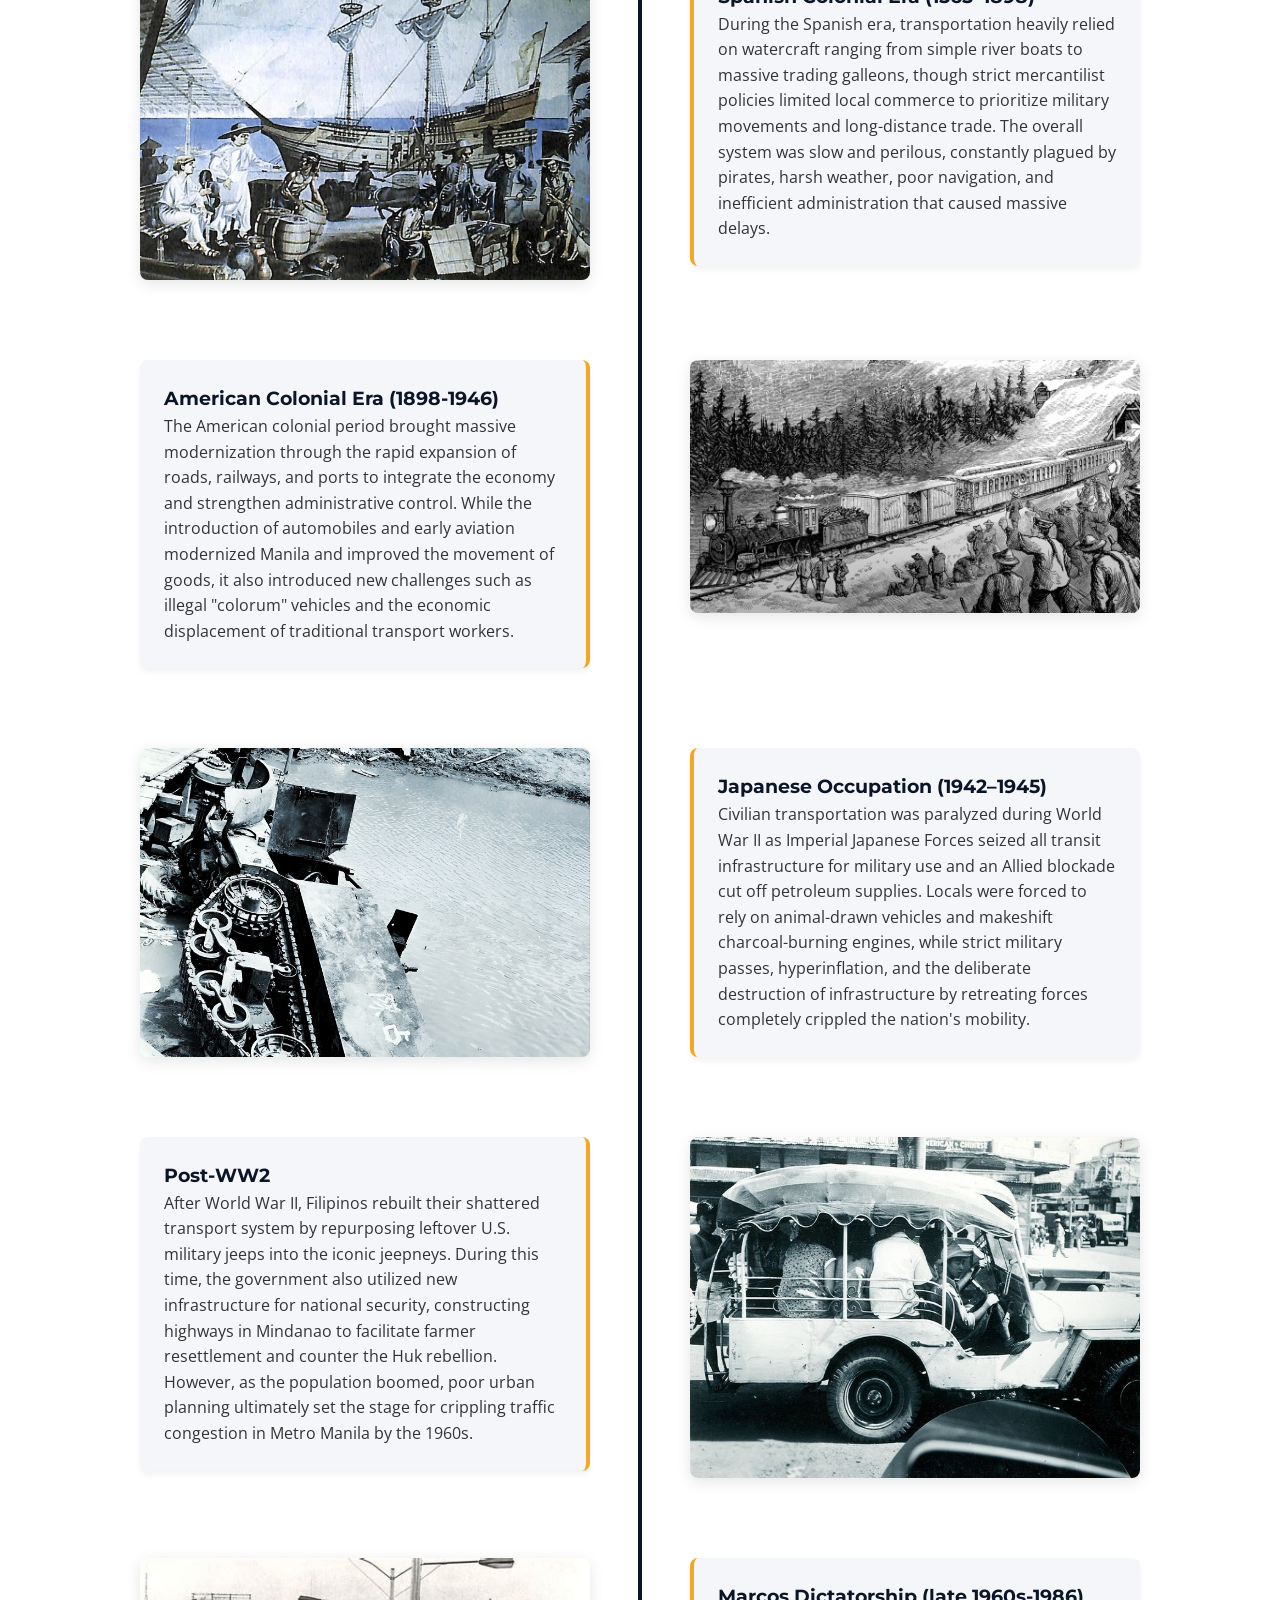
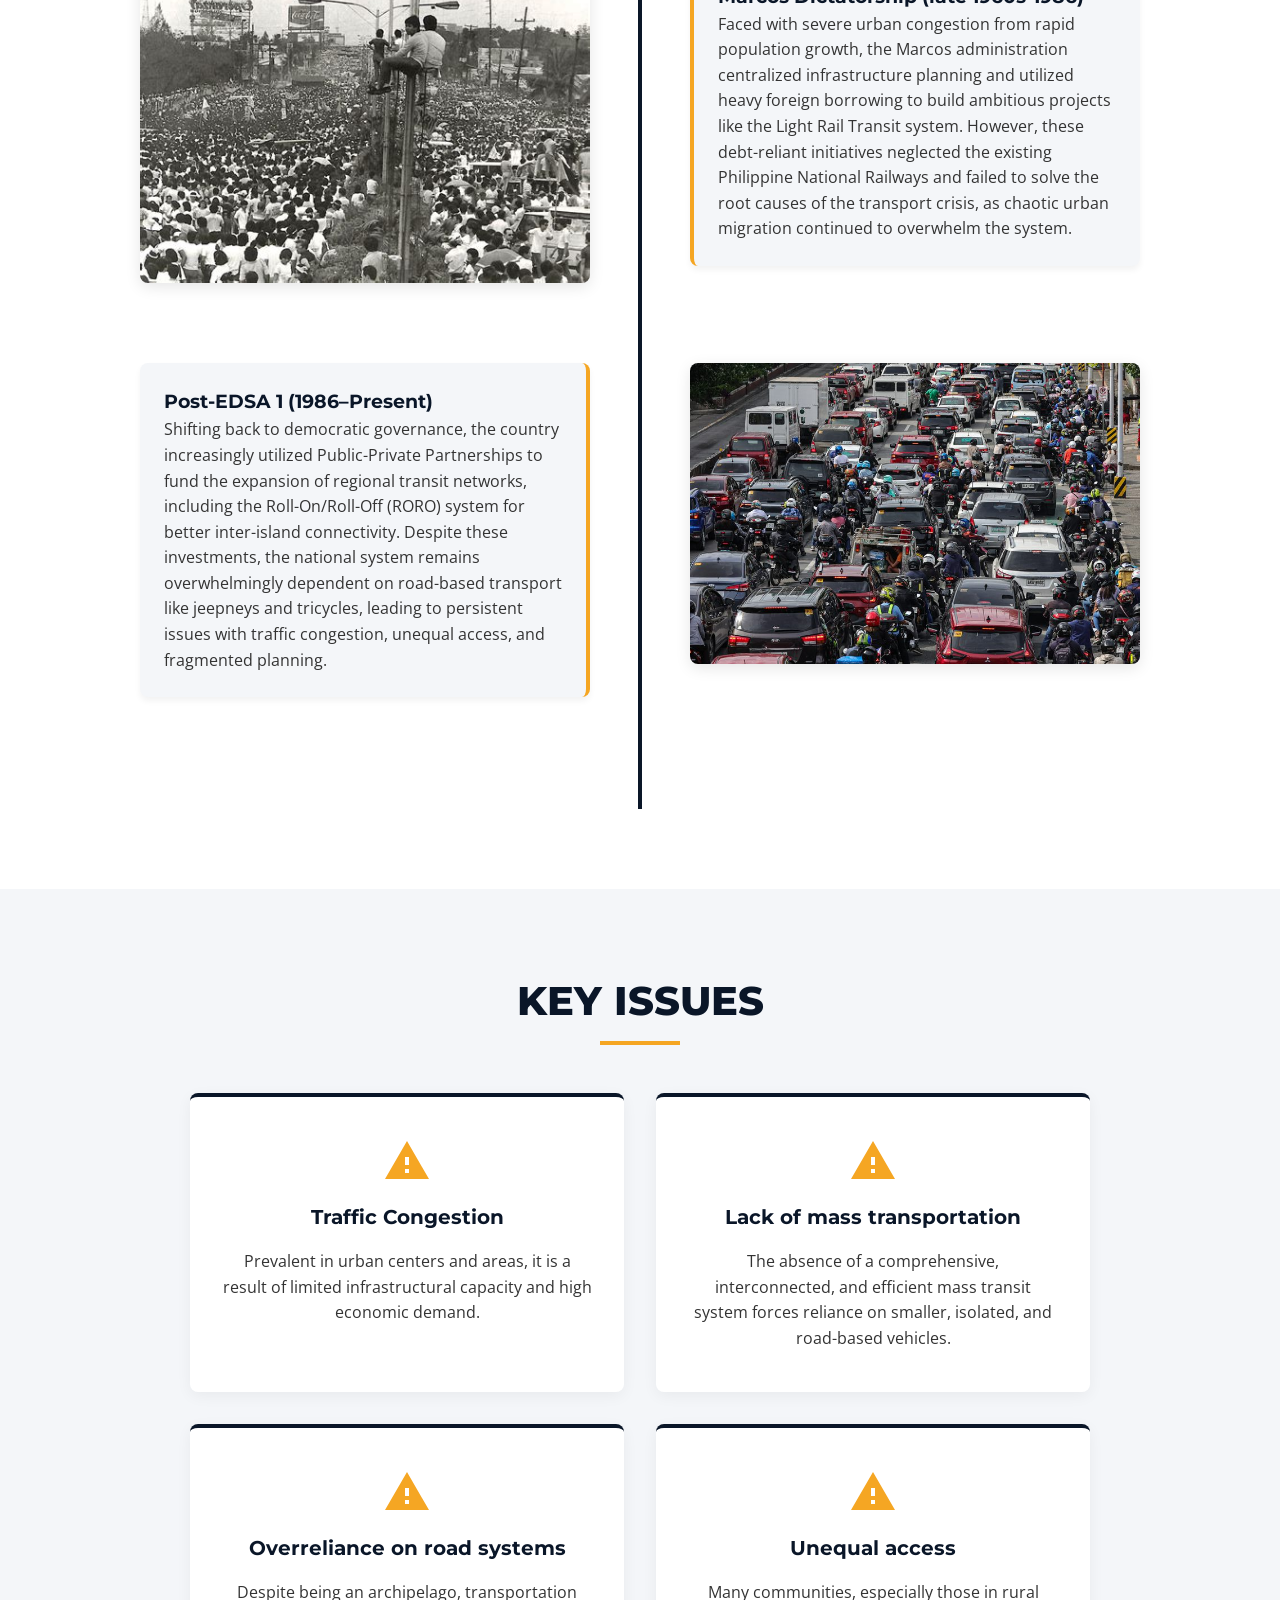
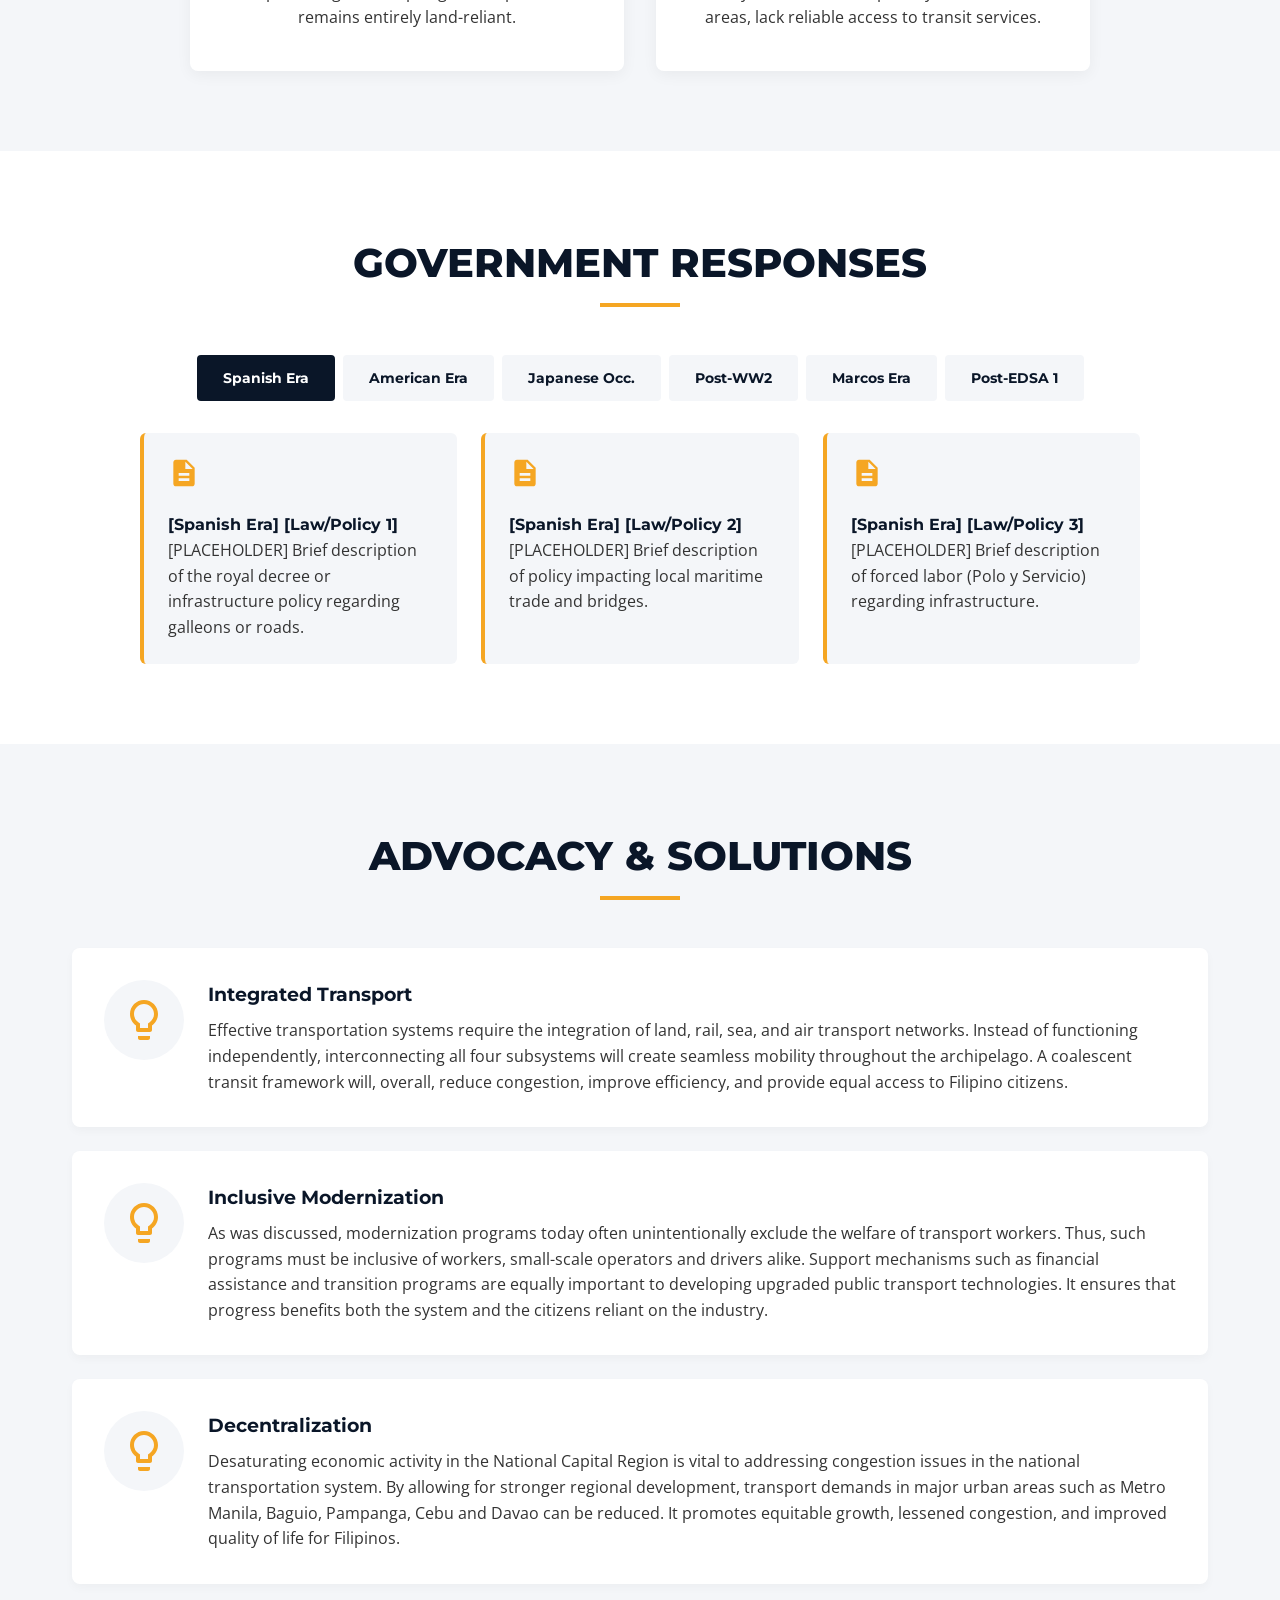
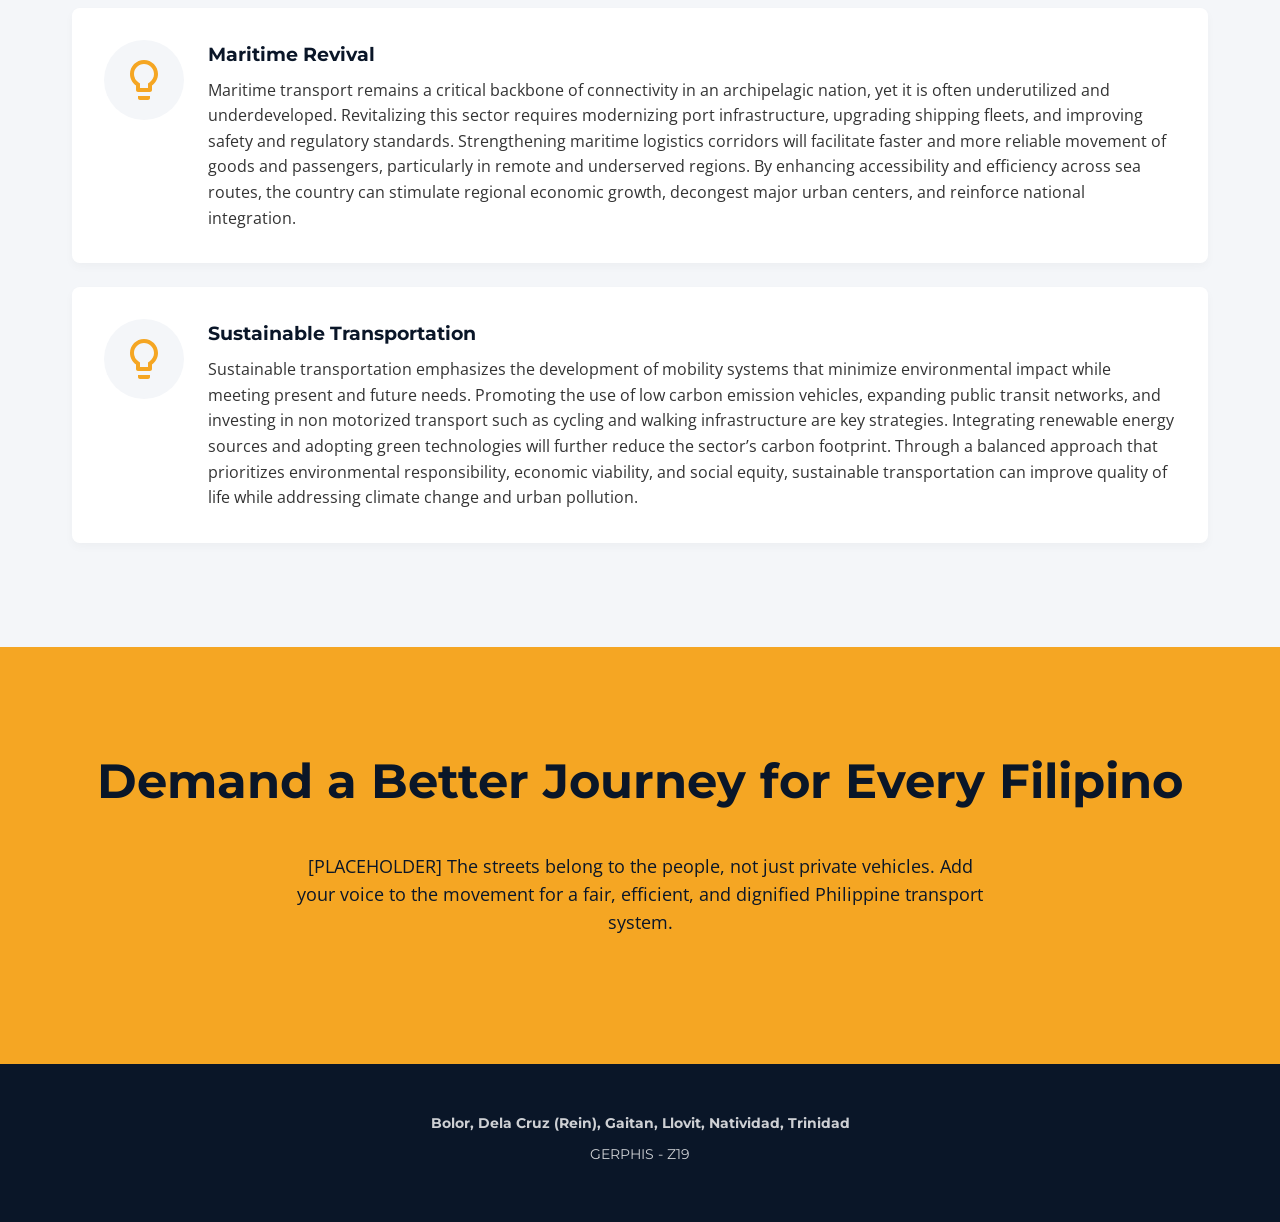
==== commit c22ba16c: "feat: remove early civilization tab and its content from government responses section" ====
--- a/index.html
+++ b/index.html
@@ -163,7 +163,6 @@
         <h2 class="section-title fade-in">Government Responses</h2>
         <div class="tabs-container fade-in">
             <div class="tabs-nav">
-                <button class="tab-btn" onclick="openTab(event, 'tab-early')">Early Civilization</button>
                 <button class="tab-btn" onclick="openTab(event, 'tab-spanish')">Spanish Era</button>
                 <button class="tab-btn" onclick="openTab(event, 'tab-american')">American Era</button>
                 <button class="tab-btn" onclick="openTab(event, 'tab-japanese')">Japanese Occ.</button>
@@ -172,26 +171,6 @@
                 <button class="tab-btn" onclick="openTab(event, 'tab-postedsa')">Post-EDSA 1</button>
             </div>
 
-            <div id="tab-early" class="tab-content">
-                <div class="policy-grid">
-                    <div class="policy-card">
-                        <svg class="icon" style="width:32px; height:32px;" viewBox="0 0 24 24"><use href="#icon-law"></use></svg>
-                        <h4>[Early Civilization] [Law/Policy 1]</h4>
-                        <p>[PLACEHOLDER] Lorem ipsum dolor sit amet, consectetur adipiscing elit, sed do eiusmod tempor incididunt ut labore et dolore magna aliqua.  </p>
-                    </div>
-                    <div class="policy-card">
-                        <svg class="icon" style="width:32px; height:32px;" viewBox="0 0 24 24"><use href="#icon-law"></use></svg>
-                        <h4>[Early Civilization] [Law/Policy 2]</h4>
-                        <p>[PLACEHOLDER]Lorem ipsum dolor sit amet, consectetur adipiscing elit, sed do eiusmod tempor incididunt ut labore et dolore magna aliqua.</p>
-                    </div>
-                    <div class="policy-card">
-                        <svg class="icon" style="width:32px; height:32px;" viewBox="0 0 24 24"><use href="#icon-law"></use></svg>
-                        <h4>[Early Civilization] [Law/Policy 3]</h4>
-                        <p>[PLACEHOLDER] Lorem ipsum dolor sit amet, consectetur adipiscing elit, sed do eiusmod tempor incididunt ut labore et dolore magna aliqua.</p>
-                    </div>
-                </div>
-            </div>
-
             <div id="tab-spanish" class="tab-content">
                 <div class="policy-grid">
                     <div class="policy-card">
--- a/style.css
+++ b/style.css
@@ -287,22 +287,29 @@
 /* 4. Key Issues */
 .grid-cards {
     display: grid;
-    grid-template-columns: repeat(auto-fit, minmax(300px, 1fr));
+    grid-template-columns: repeat(2, 1fr); /* Forces a neat 2x2 grid */
     gap: 2rem;
+    max-width: 900px; /* Constrains the width so cards don't stretch too far */
+    margin: 0 auto;   /* Centers the grid within the section */
 }
 
 .card {
     background-color: var(--white);
-    padding: 2rem;
+    padding: 2.5rem 2rem; /* Increased padding for a more spacious feel */
     border-radius: 8px;
     box-shadow: 0 4px 15px rgba(0,0,0,0.05);
     border-top: 4px solid var(--navy);
     text-align: center;
-    transition: transform 0.3s ease;
+    transition: transform 0.3s ease, box-shadow 0.3s ease;
+    display: flex;
+    flex-direction: column;
+    align-items: center;
+    justify-content: flex-start;
 }
 
 .card:hover {
     transform: translateY(-5px);
+    box-shadow: 0 8px 25px rgba(0,0,0,0.1); /* Enhanced shadow on hover */
 }
 
 .card h3 {
@@ -501,4 +508,9 @@
         height: auto;
         max-height: 400px; /* Optional: prevents the image from being overwhelmingly tall on phones */
     }
+
+    /* Stack Key Issues into a single column on mobile */
+    .grid-cards {
+        grid-template-columns: 1fr;
+    }
 }
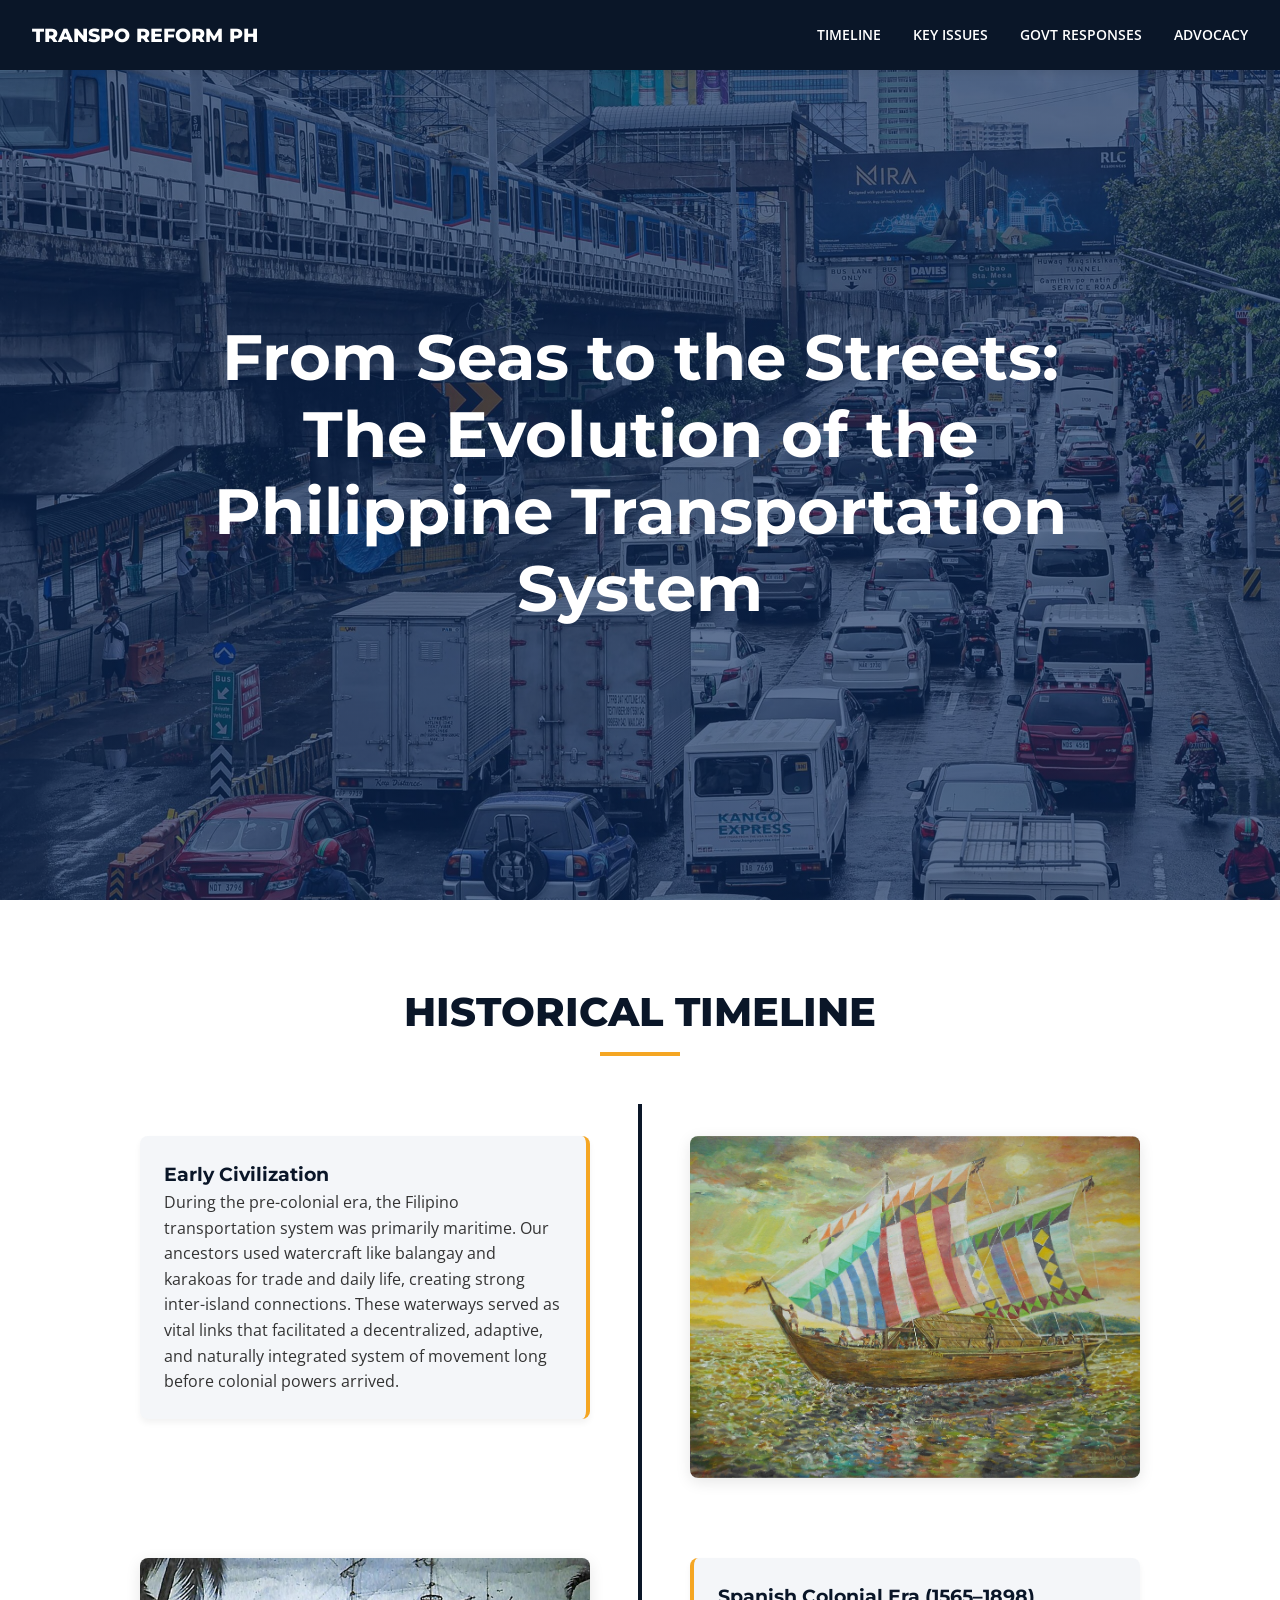
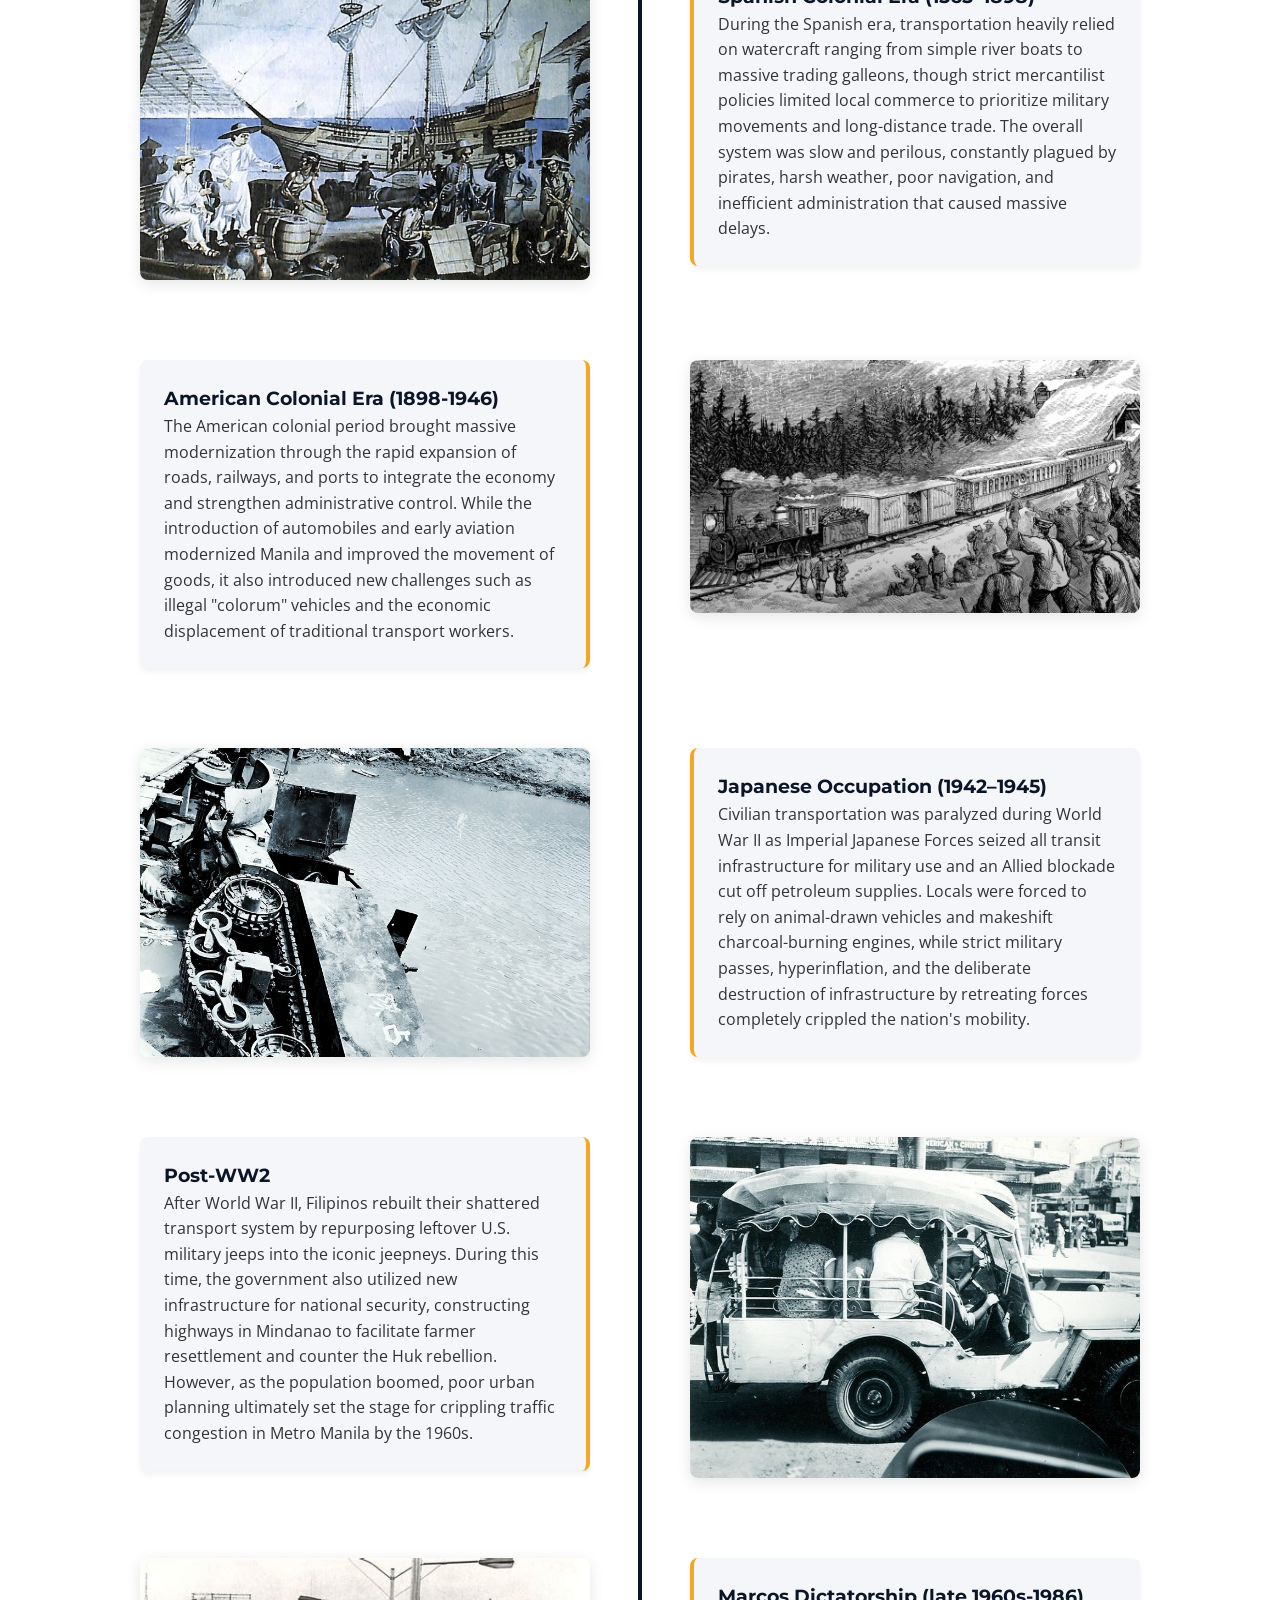
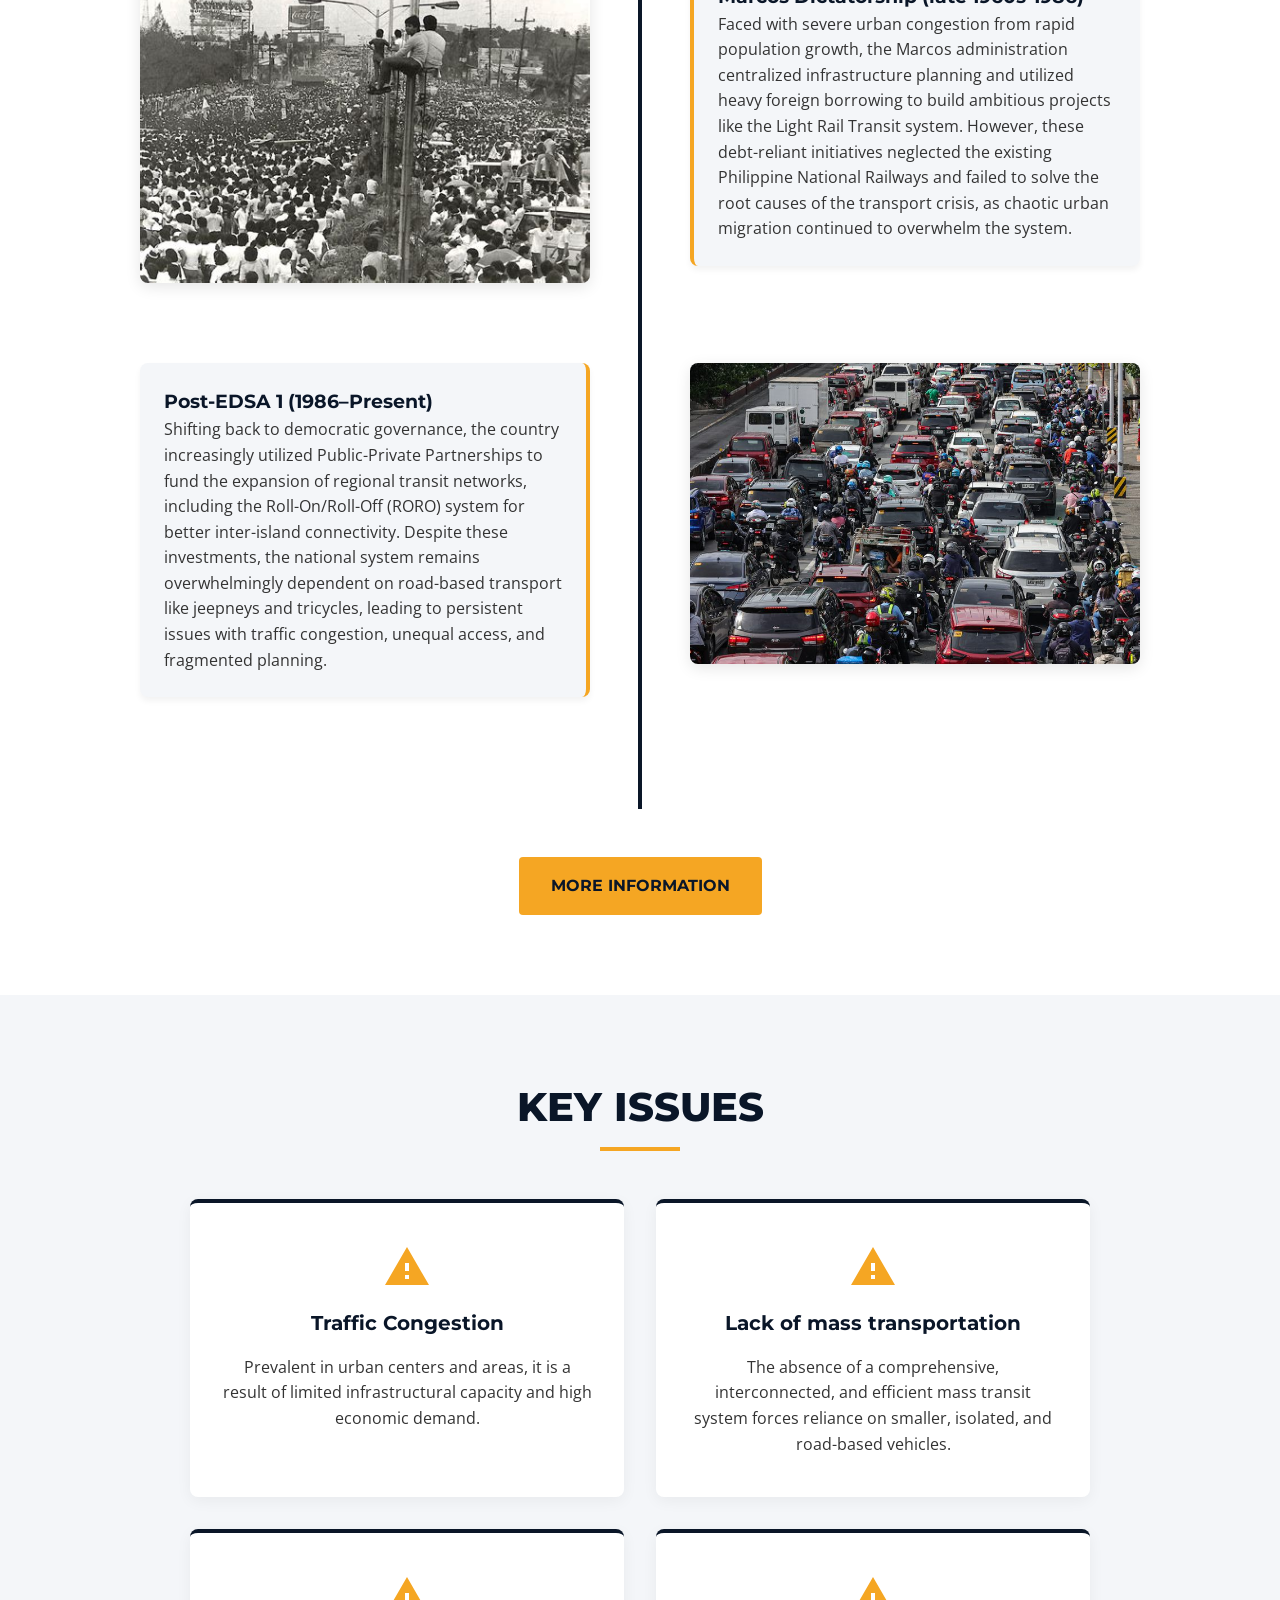
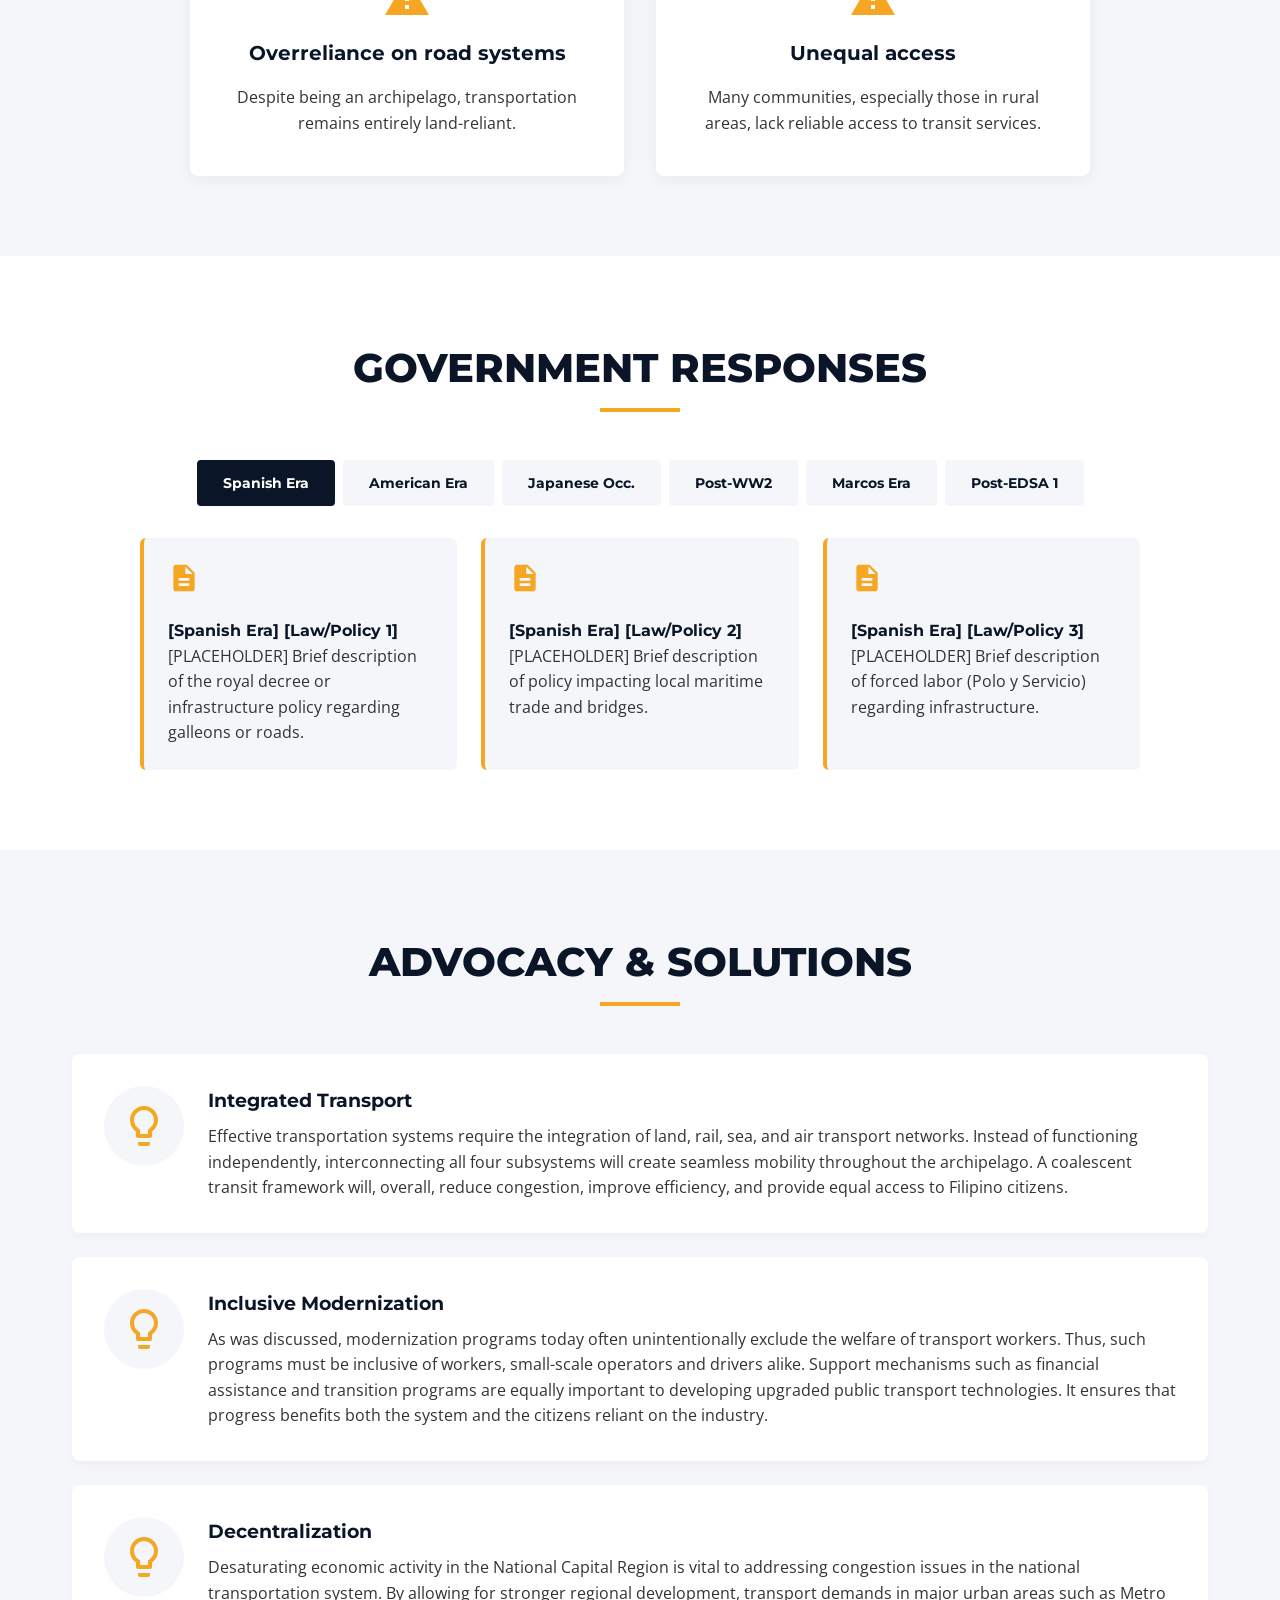
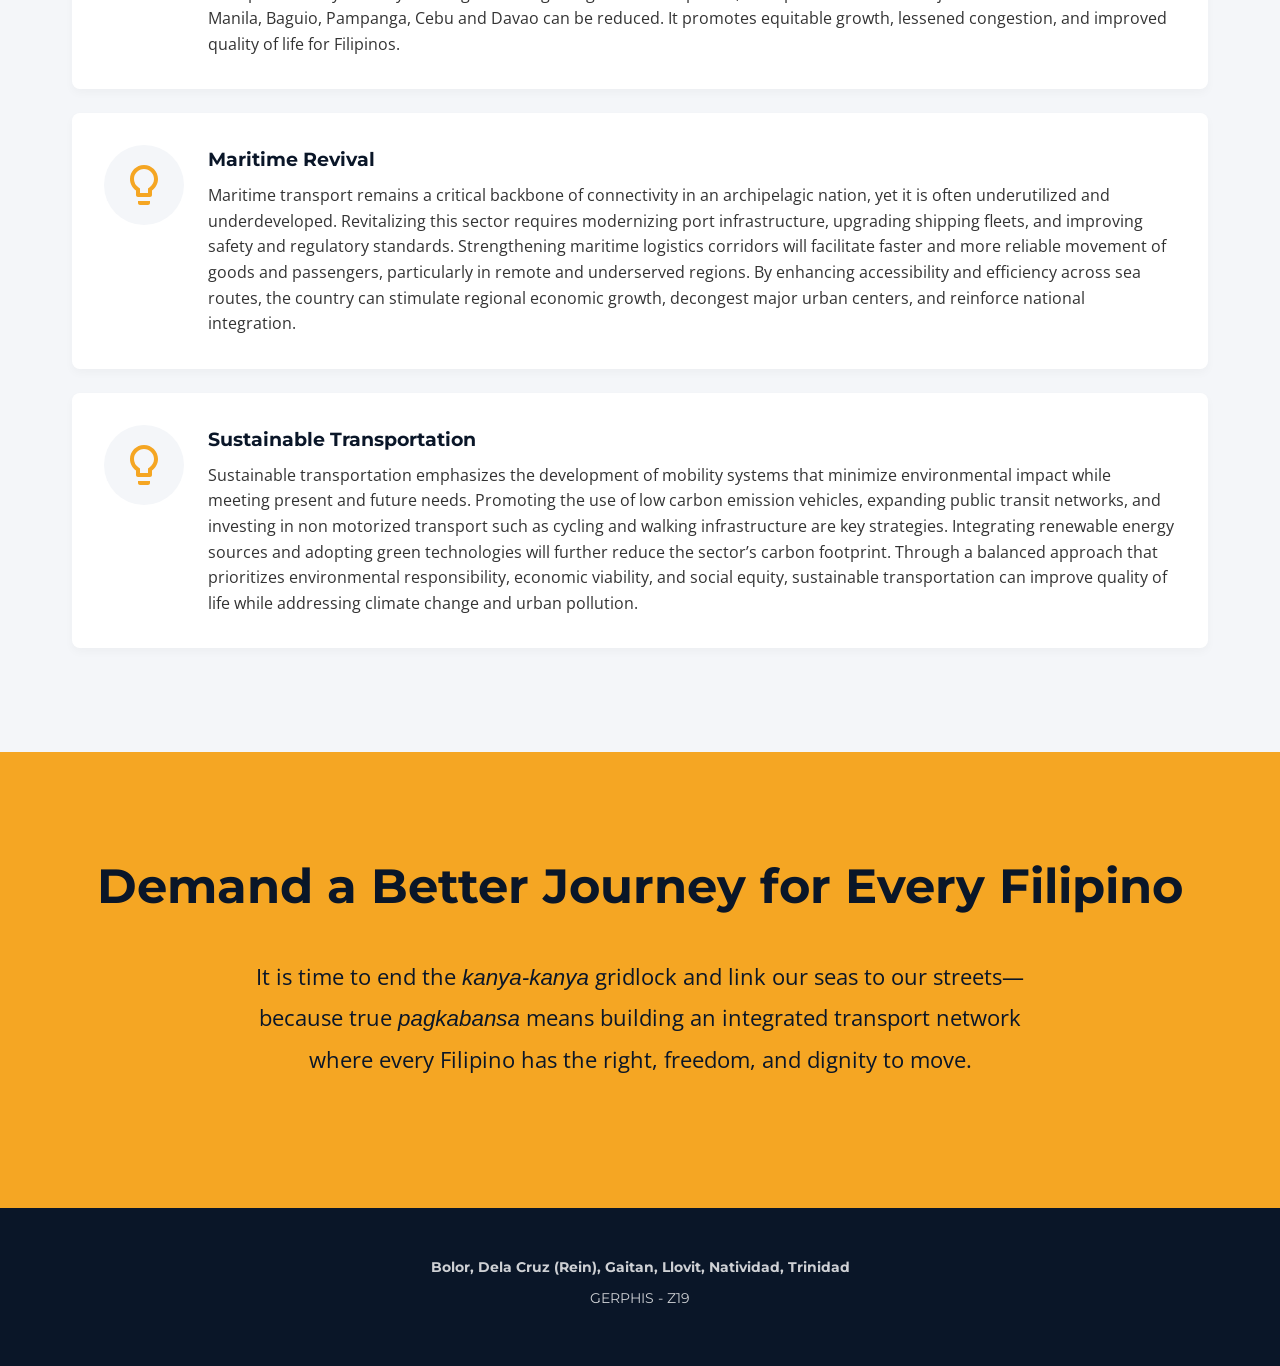
==== commit 4f0d15cf: "feat: update timeline section and add historical development page" ====
--- a/index.html
+++ b/index.html
@@ -42,7 +42,6 @@
 
     <header id="hero">
         <h1 class="fade-in">From Seas to the Streets: The Evolution of the Philippine Transportation System</h1>
-        <a href="#timeline" class="btn fade-in">Learn More</a>
     </header>
 
     <section id="timeline">
@@ -120,6 +119,11 @@
             </div>
 
         </div>
+
+        <div style="text-align: center; margin-top: 3rem;">
+            <a href="more_info.html" class="btn fade-in">More Information</a>
+        </div>
+
     </section>
 
     <section id="issues">
@@ -360,9 +364,11 @@
 
     <section id="cta">
         <h2 class="fade-in">Demand a Better Journey for Every Filipino</h2>
-        <p class="fade-in" style="margin-bottom: 2rem; max-width: 700px; margin-left: auto; margin-right: auto; font-size: 1.1rem;">
-            [PLACEHOLDER] The streets belong to the people, not just private vehicles. Add your voice to the movement for a fair, efficient, and dignified Philippine transport system.
-        </p>
+        <div class="fade-in" style="margin-bottom: 2rem; max-width: 800px; margin-left: auto; margin-right: auto; font-size: 1.4rem; line-height: 1.8; text-align: center;">
+            <p>
+                It is time to end the <em>kanya-kanya</em> gridlock and link our seas to our streets—because true <em>pagkabansa</em> means building an integrated transport network where every Filipino has the right, freedom, and dignity to move.
+            </p>
+        </div>
     </section>
 
     <footer>
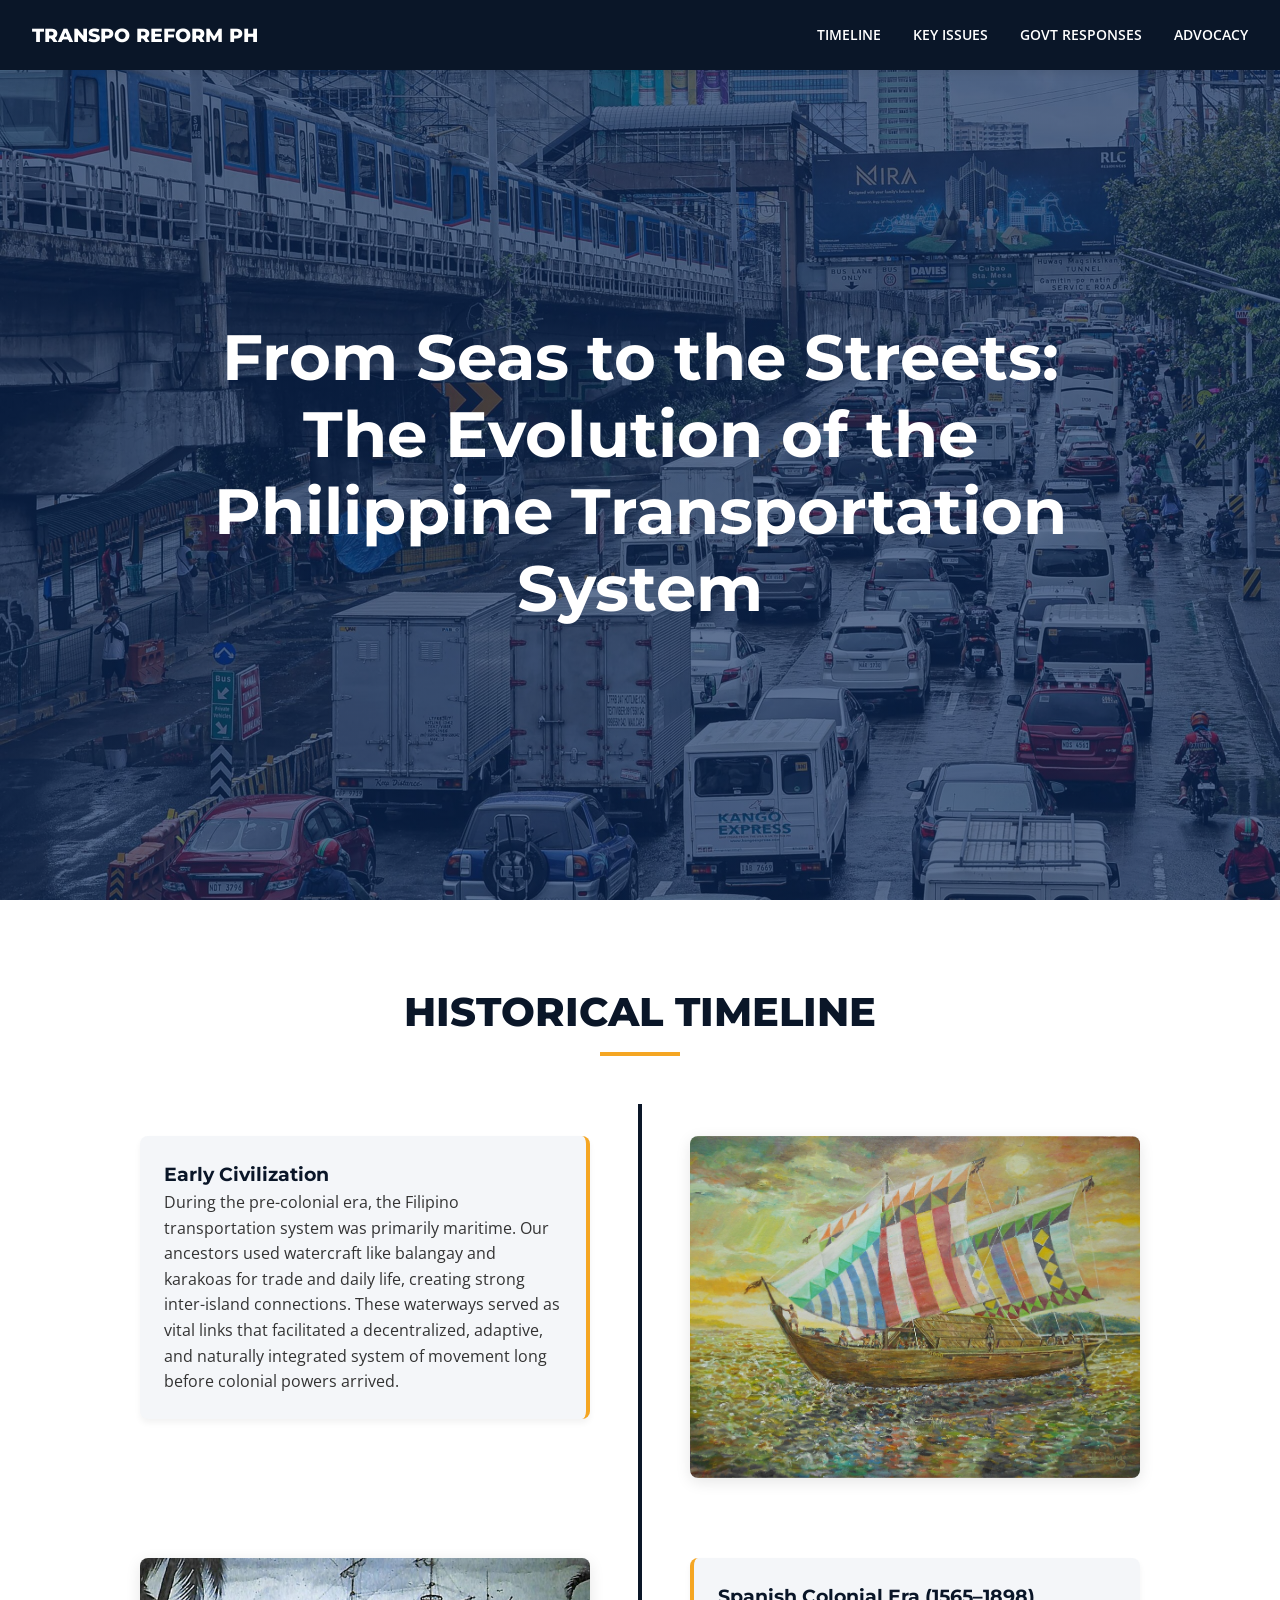
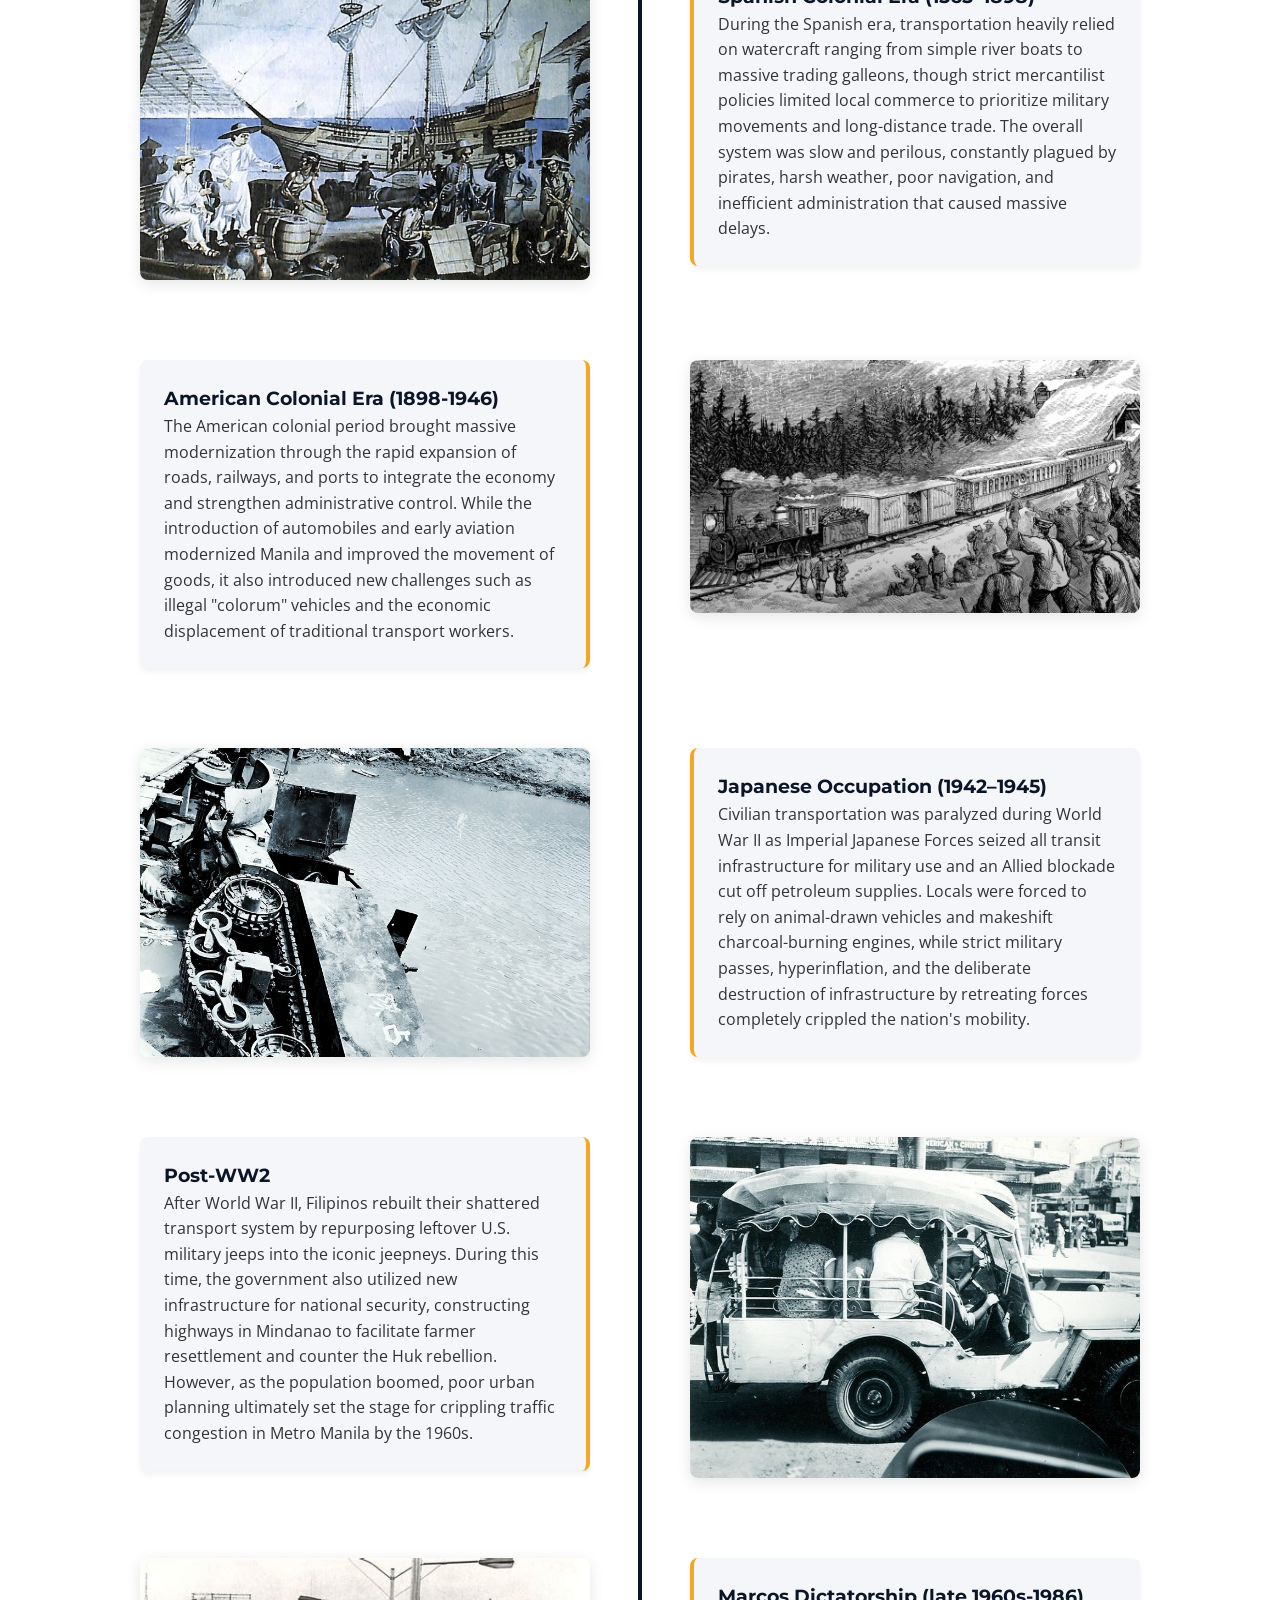
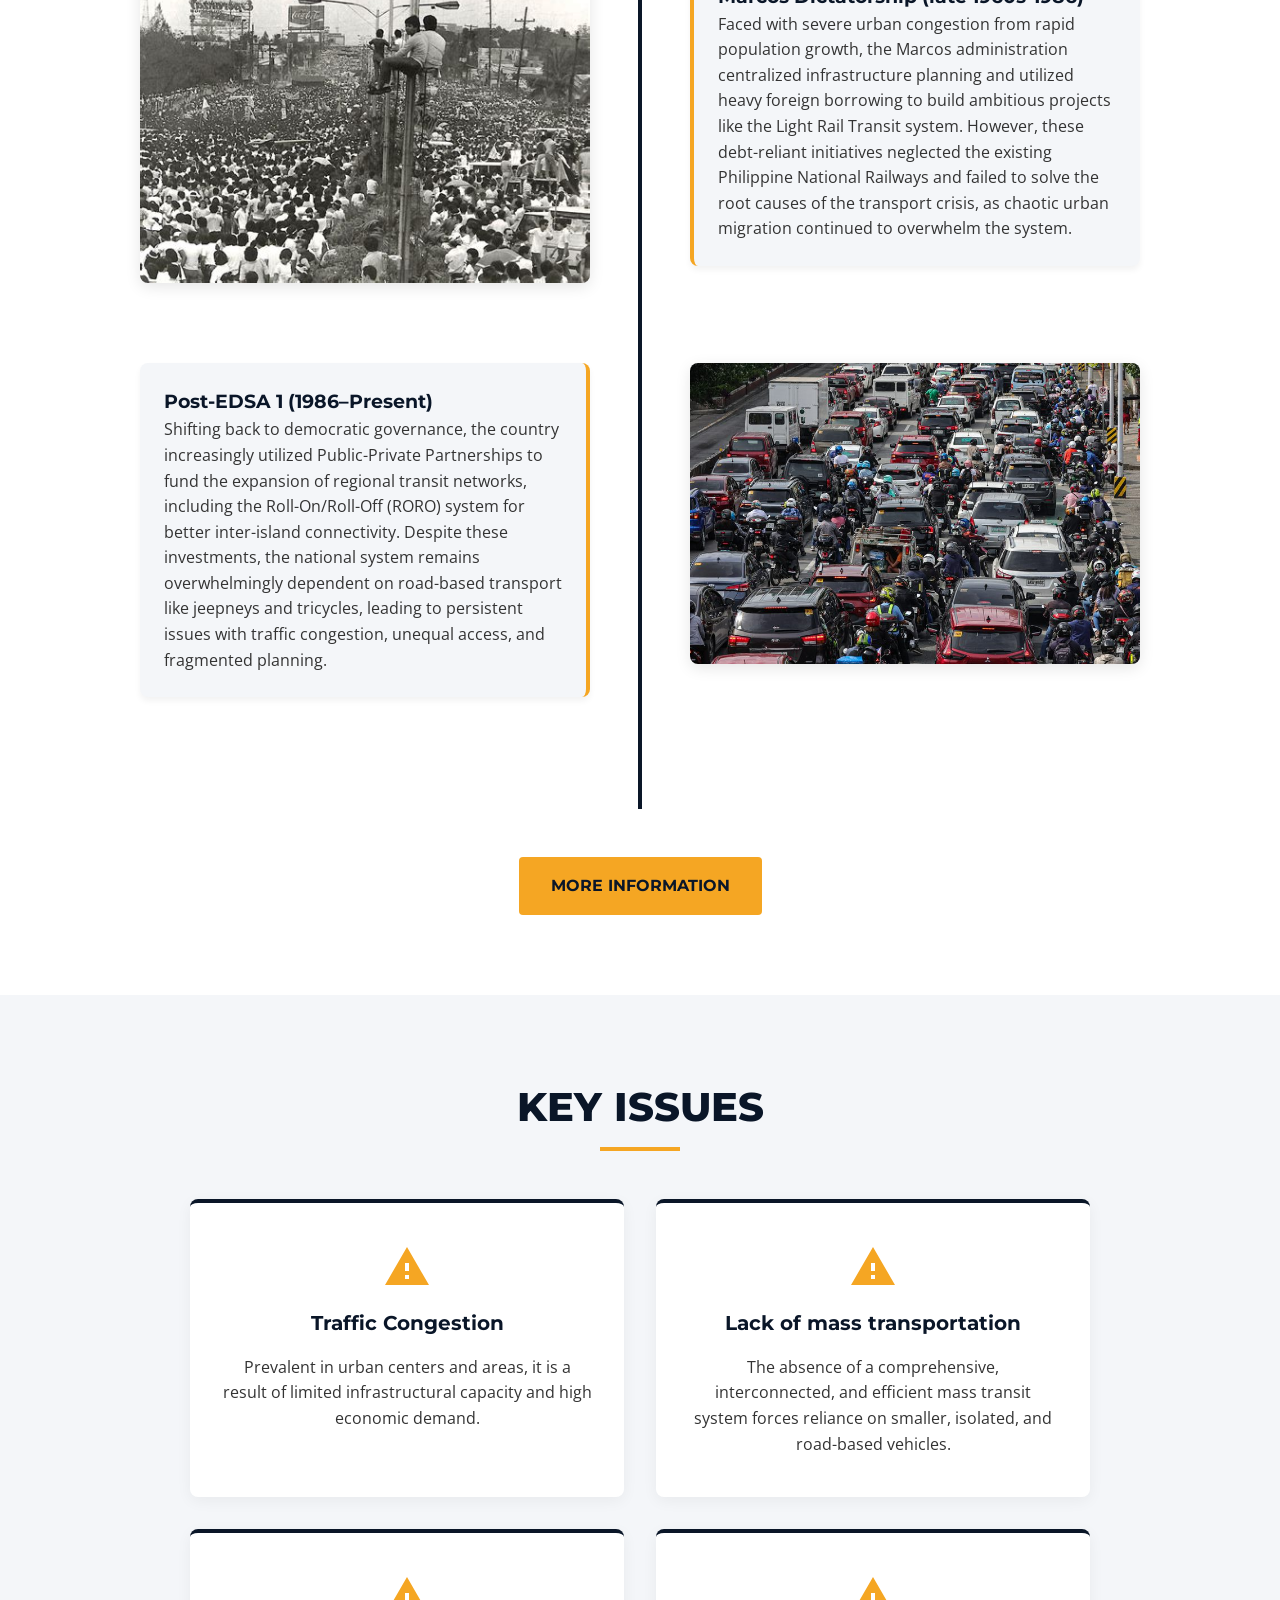
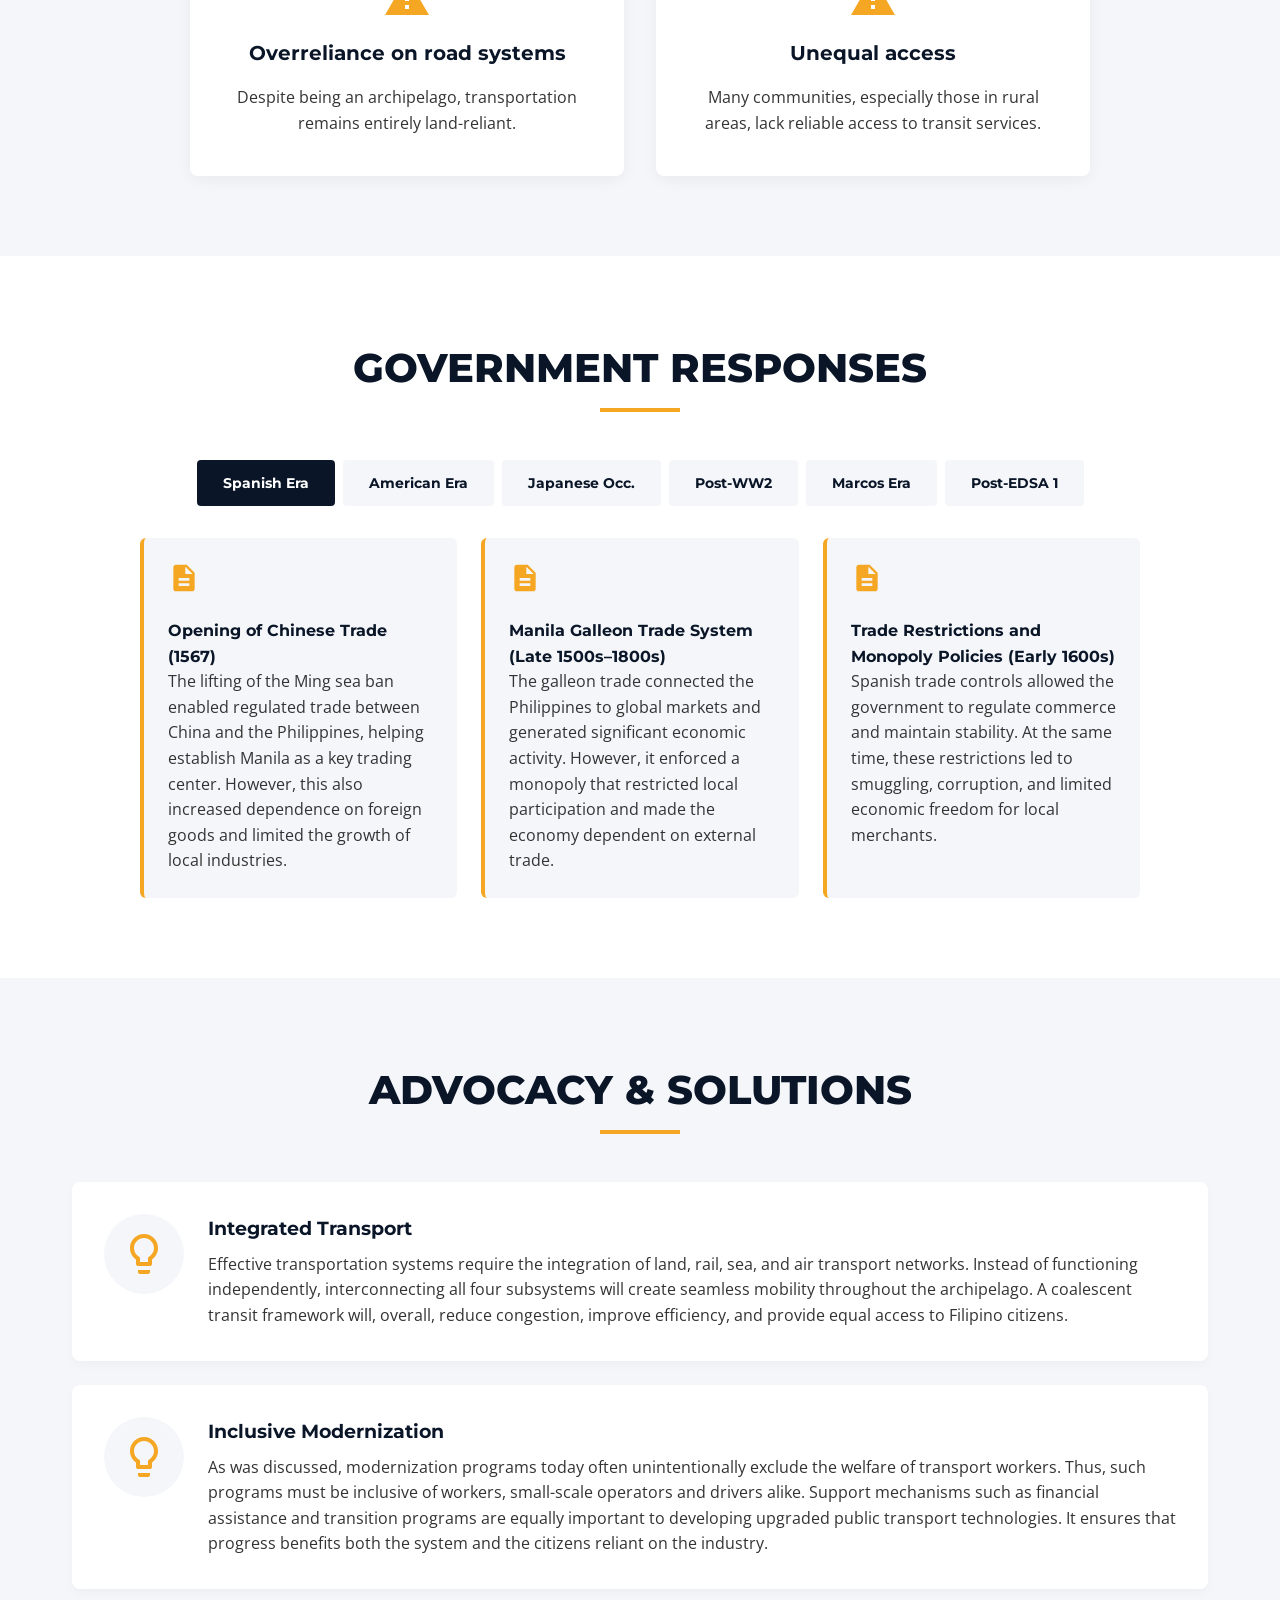
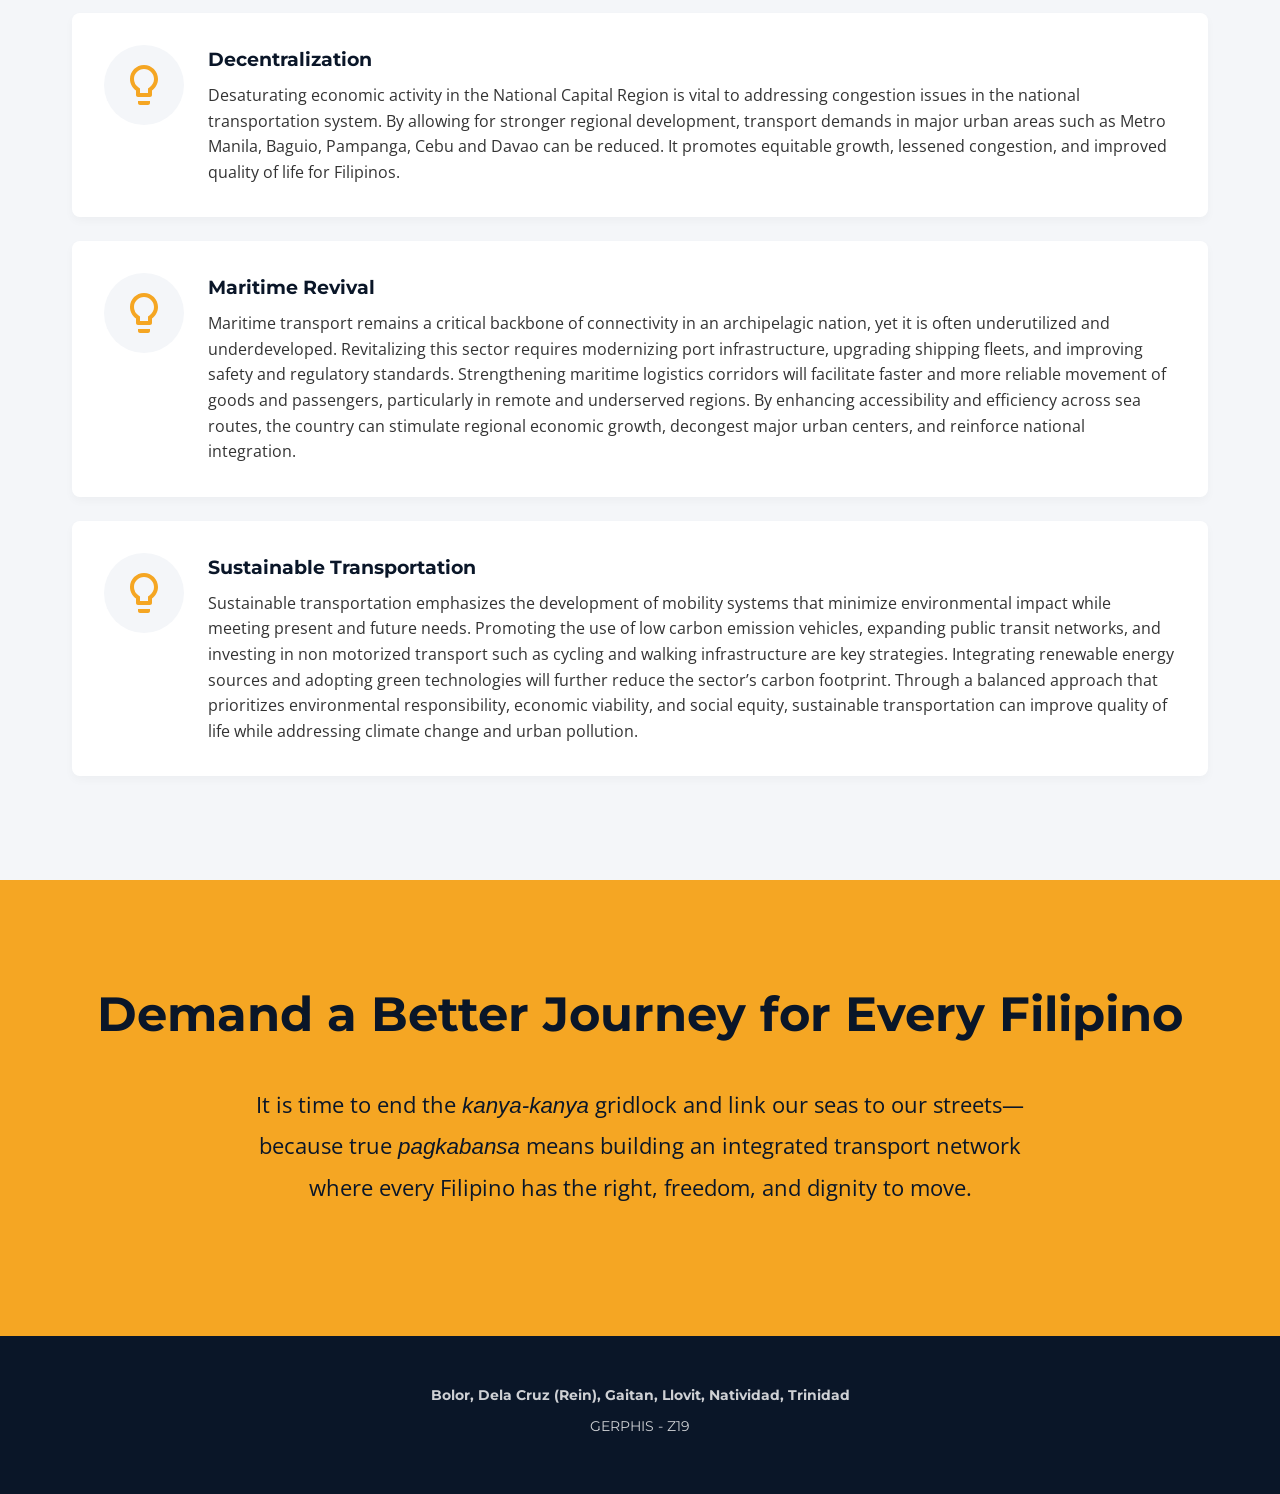
==== commit 3ff08d3d: "add: government responses" ====
--- a/index.html
+++ b/index.html
@@ -179,18 +179,18 @@
                 <div class="policy-grid">
                     <div class="policy-card">
                         <svg class="icon" style="width:32px; height:32px;" viewBox="0 0 24 24"><use href="#icon-law"></use></svg>
-                        <h4>[Spanish Era] [Law/Policy 1]</h4>
-                        <p>[PLACEHOLDER] Brief description of the royal decree or infrastructure policy regarding galleons or roads.</p>
-                    </div>
-                    <div class="policy-card">
-                        <svg class="icon" style="width:32px; height:32px;" viewBox="0 0 24 24"><use href="#icon-law"></use></svg>
-                        <h4>[Spanish Era] [Law/Policy 2]</h4>
-                        <p>[PLACEHOLDER] Brief description of policy impacting local maritime trade and bridges.</p>
-                    </div>
-                    <div class="policy-card">
-                        <svg class="icon" style="width:32px; height:32px;" viewBox="0 0 24 24"><use href="#icon-law"></use></svg>
-                        <h4>[Spanish Era] [Law/Policy 3]</h4>
-                        <p>[PLACEHOLDER] Brief description of forced labor (Polo y Servicio) regarding infrastructure.</p>
+                        <h4>Opening of Chinese Trade (1567)</h4>
+                        <p>The lifting of the Ming sea ban enabled regulated trade between China and the Philippines, helping establish Manila as a key trading center. However, this also increased dependence on foreign goods and limited the growth of local industries.</p>
+                    </div>
+                    <div class="policy-card">
+                        <svg class="icon" style="width:32px; height:32px;" viewBox="0 0 24 24"><use href="#icon-law"></use></svg>
+                        <h4>Manila Galleon Trade System (Late 1500s–1800s)</h4>
+                        <p>The galleon trade connected the Philippines to global markets and generated significant economic activity. However, it enforced a monopoly that restricted local participation and made the economy dependent on external trade.</p>
+                    </div>
+                    <div class="policy-card">
+                        <svg class="icon" style="width:32px; height:32px;" viewBox="0 0 24 24"><use href="#icon-law"></use></svg>
+                        <h4>Trade Restrictions and Monopoly Policies (Early 1600s)</h4>
+                        <p>Spanish trade controls allowed the government to regulate commerce and maintain stability. At the same time, these restrictions led to smuggling, corruption, and limited economic freedom for local merchants.</p>
                     </div>
                 </div>
             </div>
@@ -199,18 +199,18 @@
                 <div class="policy-grid">
                     <div class="policy-card">
                         <svg class="icon" style="width:32px; height:32px;" viewBox="0 0 24 24"><use href="#icon-law"></use></svg>
-                        <h4> Act No. 2307 (1914) Board of Public Utility Commissioners</h4>
-                        <p>[PLACEHOLDER] Burnham Plan implementation and urban road network expansion.</p>
-                    </div>
-                    <div class="policy-card">
-                        <svg class="icon" style="width:32px; height:32px;" viewBox="0 0 24 24"><use href="#icon-law"></use></svg>
-                        <h4>Act 3084 (1923)  Nationalization of Coastwise Shipping</h4>
-                        <p>[PLACEHOLDER] Establishment of early public works bureaus and regulations.</p>
-                    </div>
-                    <div class="policy-card">
-                        <svg class="icon" style="width:32px; height:32px;" viewBox="0 0 24 24"><use href="#icon-law"></use></svg>
-                        <h4>Commonwealth Act No. 146 (1936)  Public Service Law </h4>
-                        <p>[PLACEHOLDER] Franchising and regulation of early motorized transit systems.</p>
+                        <h4> Act No. 2307 - Board of Public Utility Commissioners (1914)</h4>
+                        <p>This law introduced a formal regulatory system for transport services, ensuring that private companies followed government rules. While it helped organize the growing transport industry, it also increased government control over private enterprise and laid the foundation for long-term regulatory bureaucracy.</p>
+                    </div>
+                    <div class="policy-card">
+                        <svg class="icon" style="width:32px; height:32px;" viewBox="0 0 24 24"><use href="#icon-law"></use></svg>
+                        <h4>Act 3084 - Nationalization of Coastwise Shipping (1923)</h4>
+                        <p>The policy aimed to strengthen the national shipping industry and reduce foreign dominance in domestic transport. While it promoted Filipino ownership, it also limited competition and reduced the number of operators in the shipping sector.</p>
+                    </div>
+                    <div class="policy-card">
+                        <svg class="icon" style="width:32px; height:32px;" viewBox="0 0 24 24"><use href="#icon-law"></use></svg>
+                        <h4>Commonwealth Act No. 146 - Public Service Law (1936)</h4>
+                        <p>It allowed the government to control routes, rates, and operations of transport companies. Although it improved oversight and stability, the law became rigid over time and remained largely unchanged for decades, contributing to inefficiencies in the transport system.</p>
                     </div>
                 </div>
             </div>
@@ -219,18 +219,18 @@
                 <div class="policy-grid">
                     <div class="policy-card">
                         <svg class="icon" style="width:32px; height:32px;" viewBox="0 0 24 24"><use href="#icon-law"></use></svg>
-                        <h4>[Japanese Occ.] [Law/Policy 1]</h4>
-                        <p>[PLACEHOLDER] Military commandeering of civilian transportation assets.</p>
-                    </div>
-                    <div class="policy-card">
-                        <svg class="icon" style="width:32px; height:32px;" viewBox="0 0 24 24"><use href="#icon-law"></use></svg>
-                        <h4>[Japanese Occ.] [Law/Policy 2]</h4>
-                        <p>[PLACEHOLDER] Curfews and strict regulation of civilian movement and transport.</p>
-                    </div>
-                    <div class="policy-card">
-                        <svg class="icon" style="width:32px; height:32px;" viewBox="0 0 24 24"><use href="#icon-law"></use></svg>
-                        <h4>[Japanese Occ.] [Law/Policy 3]</h4>
-                        <p>[PLACEHOLDER] Rationing of fuel and resources affecting local mobility.</p>
+                        <h4>Laurel's Food and Distribution Policies (1942)</h4>
+                        <p>Laurel enacted policies to boost food production and protect citizens from conscription. By addressing food distribution directly, Laurel attempted to mitigate the worst effects of the crisis. Laurel organized an agency to distribute rice, even though most of the rice was confiscated by Japanese soldiers.</p>
+                    </div>
+                    <div class="policy-card">
+                        <svg class="icon" style="width:32px; height:32px;" viewBox="0 0 24 24"><use href="#icon-law"></use></svg>
+                        <h4>Executive Order No. 1 (1942)</h4>
+                        <p>This order vested law enforcement duties in the Commissioner of the Interior. Crucially, this bureau was made responsible for enforcing occupation ordinances related to transportation, specifically, maintaining public order on the roads and regulating the movement of both people and goods.</p>
+                    </div>
+                    <div class="policy-card">
+                        <svg class="icon" style="width:32px; height:32px;" viewBox="0 0 24 24"><use href="#icon-law"></use></svg>
+                        <h4>Proclamation No. 109 (1944)</h4>
+                        <p>The Japanese subsequently utilized the KALIBAPI as the means to implement labor mobilization programs, which included compelling workers to participate in road repair and infrastructure maintenance vital for military transportation.</p>
                     </div>
                 </div>
             </div>
@@ -239,18 +239,18 @@
                 <div class="policy-grid">
                     <div class="policy-card">
                         <svg class="icon" style="width:32px; height:32px;" viewBox="0 0 24 24"><use href="#icon-law"></use></svg>
-                        <h4>[Post-WW2] [Law/Policy 1]</h4>
-                        <p>[PLACEHOLDER] Post-war rehabilitation acts and foreign aid for infrastructure.</p>
-                    </div>
-                    <div class="policy-card">
-                        <svg class="icon" style="width:32px; height:32px;" viewBox="0 0 24 24"><use href="#icon-law"></use></svg>
-                        <h4>[Post-WW2] [Law/Policy 2]</h4>
-                        <p>[PLACEHOLDER] Formal recognition and franchising of Jeepneys as public utility vehicles.</p>
-                    </div>
-                    <div class="policy-card">
-                        <svg class="icon" style="width:32px; height:32px;" viewBox="0 0 24 24"><use href="#icon-law"></use></svg>
-                        <h4>[Post-WW2] [Law/Policy 3]</h4>
-                        <p>[PLACEHOLDER] Establishment of early post-war transport regulatory boards.</p>
+                        <h4>Republic Act No. 4136 - Land Transportation and Traffic Code (1964)</h4>
+                        <p>This law centralized vehicle registration to manage the post-war transport boom. However, its heavy bureaucracy allowed the illegal "Kabit System" to thrive, where illegal operators simply attached themselves to legitimate franchises.</p>
+                    </div>
+                    <div class="policy-card">
+                        <svg class="icon" style="width:32px; height:32px;" viewBox="0 0 24 24"><use href="#icon-law"></use></svg>
+                        <h4>Executive Order No. 603 – Creation of the Light Rail Transit Authority (1980)</h4>
+                        <p>This order established the LRTA to build Metro Manila's first modern light rail. While it provided a crucial mass transit alternative, it burdened the national economy by relying on up to $300 million in state-guaranteed foreign loans.</p>
+                    </div>
+                    <div class="policy-card">
+                        <svg class="icon" style="width:32px; height:32px;" viewBox="0 0 24 24"><use href="#icon-law"></use></svg>
+                        <h4>Letter of Instruction No. 1482 – Legalization of "Colorum" Vehicles (1984)</h4>
+                        <p>This directive officially recognized motorized tricycles as legal transport outside urban areas. Shifting franchising to local governments organized informal workers but eventually contributed to severe localized traffic congestion.</p>
                     </div>
                 </div>
             </div>
@@ -259,18 +259,18 @@
                 <div class="policy-grid">
                     <div class="policy-card">
                         <svg class="icon" style="width:32px; height:32px;" viewBox="0 0 24 24"><use href="#icon-law"></use></svg>
-                        <h4>[Marcos Era] [Law/Policy 1]</h4>
-                        <p>[PLACEHOLDER] Creation of the Light Rail Transit Authority (LRTA).</p>
-                    </div>
-                    <div class="policy-card">
-                        <svg class="icon" style="width:32px; height:32px;" viewBox="0 0 24 24"><use href="#icon-law"></use></svg>
-                        <h4>[Marcos Era] [Law/Policy 2]</h4>
-                        <p>[PLACEHOLDER] Major highway acts and debt-driven infrastructure spending.</p>
-                    </div>
-                    <div class="policy-card">
-                        <svg class="icon" style="width:32px; height:32px;" viewBox="0 0 24 24"><use href="#icon-law"></use></svg>
-                        <h4>[Marcos Era] [Law/Policy 3]</h4>
-                        <p>[PLACEHOLDER] Consolidation of transport agencies under centralized ministries.</p>
+                        <h4>Executive Order No. 546 - Creation of Public Works and Transport Ministries</h4>
+                        <p>This established the Ministry of Public Works and Transportation. It centralized the responsibility for constructing and maintaining massive public infrastructure, including portworks, airports, public buildings, and flood control systems</p>
+                    </div>
+                    <div class="policy-card">
+                        <svg class="icon" style="width:32px; height:32px;" viewBox="0 0 24 24"><use href="#icon-law"></use></svg>
+                        <h4>Executive Order No. 603 - Light Rail Transit Authority</h4>
+                        <p>This created the Light Rail Transit Authority (LRTA) to construct, operate, and maintain the light rail system. The national government fully subscribed its 500 million peso capital and guaranteed up to $300 million in foreign loans authorized for the project.</p>
+                    </div>
+                    <div class="policy-card">
+                        <svg class="icon" style="width:32px; height:32px;" viewBox="0 0 24 24"><use href="#icon-law"></use></svg>
+                        <h4>Letter of Instruction No. 1482 - Legalization of “Colurum” Vehicles</h4>
+                        <p>This mandated the legalization and regulation of "colorum" motorized tricycles, officially recognizing them as a principal transport mode in non-urban areas. It shifted management responsibilities to local governments to decentralize franchising and licensing.</p>
                     </div>
                 </div>
             </div>
@@ -279,18 +279,18 @@
                 <div class="policy-grid">
                     <div class="policy-card">
                         <svg class="icon" style="width:32px; height:32px;" viewBox="0 0 24 24"><use href="#icon-law"></use></svg>
-                        <h4>[Post-EDSA 1] [Law/Policy 1]</h4>
-                        <p>[PLACEHOLDER] Build-Operate-Transfer (BOT) Law for private sector participation.</p>
-                    </div>
-                    <div class="policy-card">
-                        <svg class="icon" style="width:32px; height:32px;" viewBox="0 0 24 24"><use href="#icon-law"></use></svg>
-                        <h4>[Post-EDSA 1] [Law/Policy 2]</h4>
-                        <p>[PLACEHOLDER] Public Utility Vehicle Modernization Program (PUVMP) directives.</p>
-                    </div>
-                    <div class="policy-card">
-                        <svg class="icon" style="width:32px; height:32px;" viewBox="0 0 24 24"><use href="#icon-law"></use></svg>
-                        <h4>[Post-EDSA 1] [Law/Policy 3]</h4>
-                        <p>[PLACEHOLDER] Creation of DOTr and various comprehensive mass transit masterplans.</p>
+                        <h4>RA 6957 - Public-Private Partnerships (1990)</h4>
+                        <p>PPP enabled faster infrastructure development through private sector participation, improving connectivity and reducing government burden. However, it may lead to higher user costs and concerns over transparency and equity.</p>
+                    </div>
+                    <div class="policy-card">
+                        <svg class="icon" style="width:32px; height:32px;" viewBox="0 0 24 24"><use href="#icon-law"></use></svg>
+                        <h4>Roll-on/Roll-off (RORO) System (2003)</h4>
+                        <p>The RORO system improved inter-island transport by allowing seamless movement of vehicles and goods, boosting regional trade. Its impact, however, is limited by uneven infrastructure and operational inefficiencies.</p>
+                    </div>
+                    <div class="policy-card">
+                        <svg class="icon" style="width:32px; height:32px;" viewBox="0 0 24 24"><use href="#icon-law"></use></svg>
+                        <h4>Public Utility Vehicle Modernization Program (PUVMP) (2017)</h4>
+                        <p>The PUVMP aims to modernize public transport with safer and more environmentally friendly vehicles. However, high costs have created challenges for drivers and operators, raising concerns about inclusivity.</p>
                     </div>
                 </div>
             </div>
